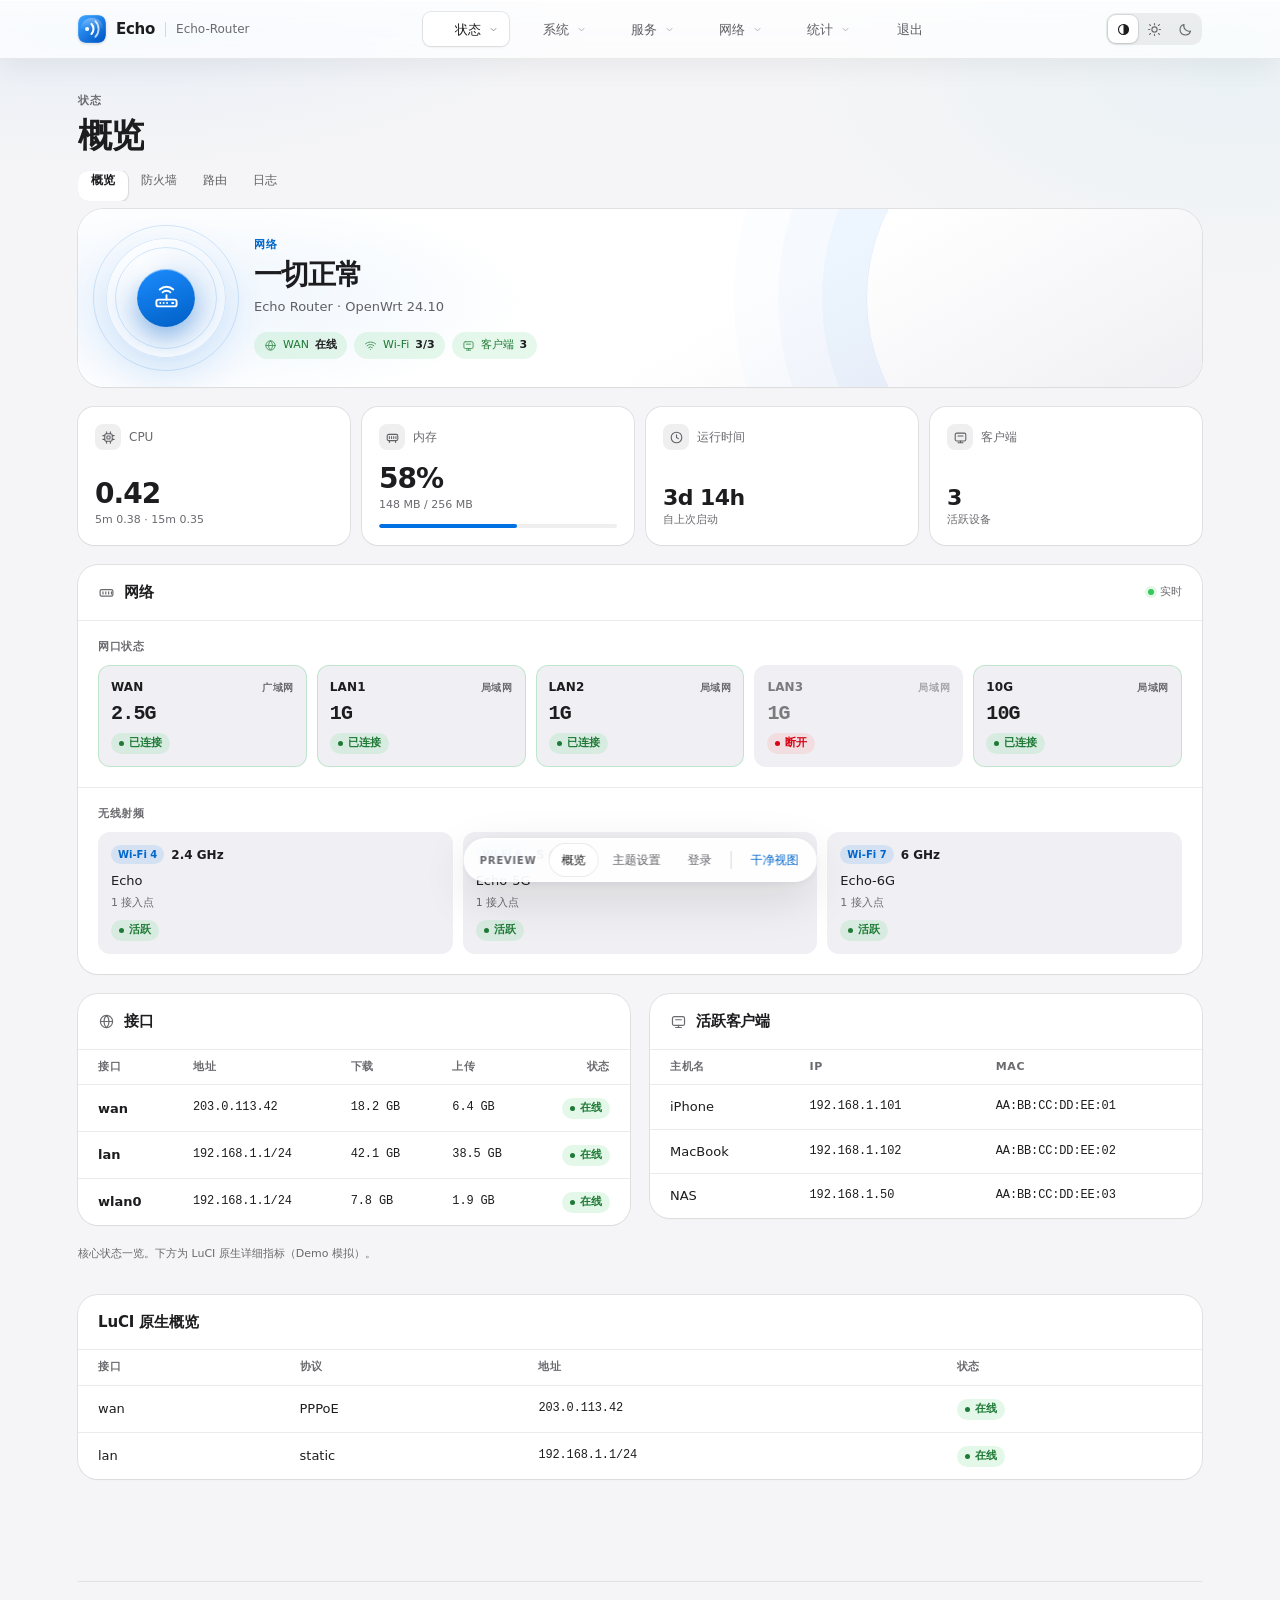
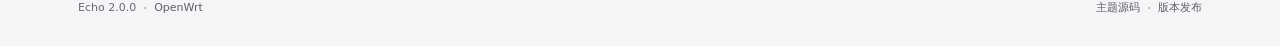
==== demo/index.html @ 9cbd4013 "feat(theme): rebuild Echo 2.0 with Apple Liquid Glass design Redesign the LuCI shell, overview, form" ====
<!DOCTYPE html>
<html lang="zh-Hans" data-theme="auto">
<head>
  <meta charset="utf-8">
  <meta name="viewport" content="width=device-width, initial-scale=1.0, viewport-fit=cover">
  <meta name="theme-color" content="#f5f5f7" id="meta-theme-color">
  <link rel="icon" href="../htdocs/luci-static/echo/img/favicon.svg" type="image/svg+xml">
  <link rel="apple-touch-icon" href="../htdocs/luci-static/echo/img/favicon.svg">
  <title>Echo 2.0 — OpenWrt theme preview</title>
  <script>
  (function () {
    var mode = 'auto';
    try { mode = localStorage.getItem('echo-theme') || 'auto'; } catch (e) {}
    if (['auto', 'light', 'dark'].indexOf(mode) < 0) mode = 'auto';
    document.documentElement.dataset.theme = mode;
    var dark = mode === 'dark' || (mode === 'auto' && matchMedia('(prefers-color-scheme: dark)').matches);
    document.documentElement.setAttribute('data-darkmode', dark ? 'true' : 'false');
    var meta = document.getElementById('meta-theme-color');
    if (meta) meta.setAttribute('content', dark ? '#000000' : '#f5f5f7');
  })();
  </script>
  <link rel="stylesheet" href="../htdocs/luci-static/echo/css/echo.css">
  <link rel="stylesheet" href="demo.css">
</head>
<body class="theme-openwrt echo-has-overview has-content-tabs">

<div id="view-app">
<div id="echo-app">
  <div id="echo-main">
    <header id="echo-nav-bar">
      <div class="nav-bar-container">
        <div class="nav-bar-row">
          <a class="header-brand" href="#" aria-label="Echo 首页">
            <img class="echo-mark" src="../htdocs/luci-static/echo/img/echo-mark.svg" alt="" width="28" height="28">
            <span class="brand-name">Echo</span>
            <span class="brand-divider" aria-hidden="true"></span>
            <span class="brand-host">Echo-Router</span>
          </a>

          <div class="top-nav-shell">
            <div class="top-nav-wrap">
              <nav id="top-nav" class="echo-top-nav" aria-label="主导航">
                <div class="nav-section is-active has-dropdown">
                  <a class="nav-top nav-top-trigger active" href="#" aria-haspopup="true" aria-expanded="false" aria-controls="demo-menu-status">
                    <span class="nav-icon nav-icon-mask" style="-webkit-mask-image:url('../htdocs/luci-static/echo/icons/menu/status.svg');mask-image:url('../htdocs/luci-static/echo/icons/menu/status.svg');" aria-hidden="true"></span>
                    <span class="nav-label">状态</span>
                    <span class="nav-caret" aria-hidden="true"><svg viewBox="0 0 24 24" fill="none" stroke="currentColor" stroke-width="2" width="11" height="11"><path d="M6 9l6 6 6-6"/></svg></span>
                  </a>
                  <div class="nav-dropdown" id="demo-menu-status" hidden aria-hidden="true">
                    <a class="nav-dropdown-item active" href="#">概览</a>
                    <a class="nav-dropdown-item" href="#">防火墙</a>
                    <a class="nav-dropdown-item" href="#">路由</a>
                    <a class="nav-dropdown-item" href="#">系统日志</a>
                  </div>
                </div>

                <div class="nav-section has-dropdown">
                  <a class="nav-top nav-top-trigger" href="#" aria-haspopup="true" aria-expanded="false" aria-controls="demo-menu-system">
                    <span class="nav-icon nav-icon-mask" style="-webkit-mask-image:url('../htdocs/luci-static/echo/icons/menu/system.svg');mask-image:url('../htdocs/luci-static/echo/icons/menu/system.svg');" aria-hidden="true"></span>
                    <span class="nav-label">系统</span>
                    <span class="nav-caret" aria-hidden="true"><svg viewBox="0 0 24 24" fill="none" stroke="currentColor" stroke-width="2" width="11" height="11"><path d="M6 9l6 6 6-6"/></svg></span>
                  </a>
                  <div class="nav-dropdown" id="demo-menu-system" hidden aria-hidden="true">
                    <a class="nav-dropdown-item" href="#">系统</a>
                    <a class="nav-dropdown-item" href="#">管理权</a>
                    <a class="nav-dropdown-item" href="#">软件包</a>
                  </div>
                </div>

                <div class="nav-section has-dropdown">
                  <a class="nav-top nav-top-trigger" href="#" aria-haspopup="true" aria-expanded="false" aria-controls="demo-menu-services">
                    <span class="nav-icon nav-icon-mask" style="-webkit-mask-image:url('../htdocs/luci-static/echo/icons/menu/services.svg');mask-image:url('../htdocs/luci-static/echo/icons/menu/services.svg');" aria-hidden="true"></span>
                    <span class="nav-label">服务</span>
                    <span class="nav-caret" aria-hidden="true"><svg viewBox="0 0 24 24" fill="none" stroke="currentColor" stroke-width="2" width="11" height="11"><path d="M6 9l6 6 6-6"/></svg></span>
                  </a>
                  <div class="nav-dropdown" id="demo-menu-services" hidden aria-hidden="true">
                    <a class="nav-dropdown-item" href="#">服务</a>
                  </div>
                </div>

                <div class="nav-section has-dropdown">
                  <a class="nav-top nav-top-trigger" href="#" aria-haspopup="true" aria-expanded="false" aria-controls="demo-menu-network">
                    <span class="nav-icon nav-icon-mask" style="-webkit-mask-image:url('../htdocs/luci-static/echo/icons/menu/network.svg');mask-image:url('../htdocs/luci-static/echo/icons/menu/network.svg');" aria-hidden="true"></span>
                    <span class="nav-label">网络</span>
                    <span class="nav-caret" aria-hidden="true"><svg viewBox="0 0 24 24" fill="none" stroke="currentColor" stroke-width="2" width="11" height="11"><path d="M6 9l6 6 6-6"/></svg></span>
                  </a>
                  <div class="nav-dropdown" id="demo-menu-network" hidden aria-hidden="true">
                    <a class="nav-dropdown-item" href="#">接口</a>
                    <a class="nav-dropdown-item" href="#">无线</a>
                    <a class="nav-dropdown-item" href="#">防火墙</a>
                  </div>
                </div>

                <div class="nav-section has-dropdown">
                  <a class="nav-top nav-top-trigger" href="#" aria-haspopup="true" aria-expanded="false" aria-controls="demo-menu-stats">
                    <span class="nav-icon nav-icon-mask" style="-webkit-mask-image:url('../htdocs/luci-static/echo/icons/menu/statistics.svg');mask-image:url('../htdocs/luci-static/echo/icons/menu/statistics.svg');" aria-hidden="true"></span>
                    <span class="nav-label">统计</span>
                    <span class="nav-caret" aria-hidden="true"><svg viewBox="0 0 24 24" fill="none" stroke="currentColor" stroke-width="2" width="11" height="11"><path d="M6 9l6 6 6-6"/></svg></span>
                  </a>
                  <div class="nav-dropdown" id="demo-menu-stats" hidden aria-hidden="true">
                    <a class="nav-dropdown-item" href="#">实时图表</a>
                  </div>
                </div>

                <div class="nav-section nav-logout">
                  <a class="nav-top nav-logout-link" href="#" title="退出">
                    <span class="nav-icon nav-icon-mask" style="-webkit-mask-image:url('../htdocs/luci-static/echo/icons/menu/logout.svg');mask-image:url('../htdocs/luci-static/echo/icons/menu/logout.svg');" aria-hidden="true"></span>
                    <span class="nav-label">退出</span>
                  </a>
                </div>
              </nav>
            </div>
          </div>

          <div class="header-actions">
            <div class="theme-switch" role="group" aria-label="外观">
              <button type="button" data-theme-mode="auto" aria-pressed="true" aria-label="主题：自动（跟随系统）" title="自动">
                <svg viewBox="0 0 24 24" fill="none" stroke="currentColor" stroke-width="1.8" aria-hidden="true"><circle cx="12" cy="12" r="8"/><path d="M12 4a8 8 0 0 1 0 16Z" fill="currentColor" stroke="none"/></svg>
              </button>
              <button type="button" data-theme-mode="light" aria-pressed="false" aria-label="主题：浅色" title="浅色">
                <svg viewBox="0 0 24 24" fill="none" stroke="currentColor" stroke-width="1.8" stroke-linecap="round" aria-hidden="true"><circle cx="12" cy="12" r="4.2"/><path d="M12 2.5v2M12 19.5v2M4.2 4.2l1.4 1.4M18.4 18.4l1.4 1.4M2.5 12h2M19.5 12h2M4.2 19.8l1.4-1.4M18.4 5.6l1.4-1.4"/></svg>
              </button>
              <button type="button" data-theme-mode="dark" aria-pressed="false" aria-label="主题：深色" title="深色">
                <svg viewBox="0 0 24 24" fill="none" stroke="currentColor" stroke-width="1.8" stroke-linejoin="round" aria-hidden="true"><path d="M20 14.4A8.4 8.4 0 0 1 9.6 4a8.5 8.5 0 1 0 10.4 10.4Z"/></svg>
              </button>
            </div>

            <button type="button" class="icon-btn" id="echo-menu-btn" aria-label="打开菜单" aria-expanded="false" aria-controls="echo-sheet">
              <span class="echo-symbol echo-symbol-menu" aria-hidden="true"></span>
            </button>
          </div>
        </div>
      </div>
    </header>

    <header id="echo-header">
      <div class="header-toolbar">
        <div class="header-titles">
          <div class="header-breadcrumb">状态</div>
          <h1 id="header-title">概览</h1>
        </div>
      </div>
    </header>

    <div id="echo-content-wrap">
      <div class="content-tabs-container">
        <nav id="content-tabs" class="tabs active" aria-label="分区标签">
          <a class="content-tab active" href="#">概览</a>
          <a class="content-tab" href="#">防火墙</a>
          <a class="content-tab" href="#">路由</a>
          <a class="content-tab" href="#">日志</a>
        </nav>
      </div>

      <main id="maincontent" tabindex="-1">
        <div id="echo-overview" class="echo-overview">
          <section class="echo-hero" aria-labelledby="echo-hero-title">
            <div class="echo-orb" aria-hidden="true">
              <div class="echo-orb-core">
                <span class="echo-symbol echo-symbol-router"></span>
              </div>
            </div>
            <div class="echo-hero-copy">
              <p class="echo-eyebrow">网络</p>
              <h2 class="echo-hero-title" id="echo-hero-title" aria-live="polite">一切正常</h2>
              <p class="echo-hero-sub" id="echo-hero-sub">Echo Router · OpenWrt 24.10</p>
              <div class="echo-hero-pills">
                <span class="echo-pill is-good" id="echo-hero-wan">
                  <span class="echo-symbol echo-symbol-globe" aria-hidden="true"></span>
                  <span>WAN</span><strong>在线</strong>
                </span>
                <span class="echo-pill is-good" id="echo-hero-wifi">
                  <span class="echo-symbol echo-symbol-wifi" aria-hidden="true"></span>
                  <span>Wi-Fi</span><strong>3/3</strong>
                </span>
                <span class="echo-pill is-good" id="echo-hero-clients">
                  <span class="echo-symbol echo-symbol-devices" aria-hidden="true"></span>
                  <span>客户端</span><strong>3</strong>
                </span>
              </div>
            </div>
          </section>

          <div class="echo-stats">
            <article class="echo-stat">
              <div class="echo-stat-head">
                <span class="echo-stat-icon"><span class="echo-symbol echo-symbol-cpu" aria-hidden="true"></span></span>
                <span>CPU</span>
              </div>
              <strong class="echo-stat-value" id="demo-cpu">0.42</strong>
              <span class="echo-stat-note" id="demo-cpu-note">5m 0.38 · 15m 0.35</span>
            </article>

            <article class="echo-stat">
              <div class="echo-stat-head">
                <span class="echo-stat-icon"><span class="echo-symbol echo-symbol-memory" aria-hidden="true"></span></span>
                <span>内存</span>
              </div>
              <strong class="echo-stat-value" id="demo-mem">58%</strong>
              <span class="echo-stat-note" id="demo-mem-note">148 MB / 256 MB</span>
              <div class="echo-meter" aria-hidden="true"><span class="echo-meter-fill" id="demo-mem-bar" style="width:58%"></span></div>
            </article>

            <article class="echo-stat">
              <div class="echo-stat-head">
                <span class="echo-stat-icon"><span class="echo-symbol echo-symbol-clock" aria-hidden="true"></span></span>
                <span>运行时间</span>
              </div>
              <strong class="echo-stat-value is-text">3d 14h</strong>
              <span class="echo-stat-note">自上次启动</span>
            </article>

            <article class="echo-stat">
              <div class="echo-stat-head">
                <span class="echo-stat-icon"><span class="echo-symbol echo-symbol-devices" aria-hidden="true"></span></span>
                <span>客户端</span>
              </div>
              <strong class="echo-stat-value is-text" id="demo-clients">3</strong>
              <span class="echo-stat-note">活跃设备</span>
            </article>
          </div>

          <section class="cbi-section echo-panel echo-network-map">
            <div class="echo-panel-head">
              <div class="echo-panel-title">
                <span class="echo-symbol echo-symbol-port" aria-hidden="true"></span>
                <span>网络</span>
              </div>
              <span class="echo-live">实时</span>
            </div>
            <div class="echo-map-body">
              <div class="echo-map-module">
                <div class="echo-map-module-head">网口状态</div>
                <div class="echo-map-ports">
                  <div class="echo-port echo-port-up"><div class="echo-port-head"><span class="echo-port-name">WAN</span><span class="echo-port-role">广域网</span></div><span class="echo-port-speed">2.5G</span><span class="label success">已连接</span></div>
                  <div class="echo-port echo-port-up"><div class="echo-port-head"><span class="echo-port-name">LAN1</span><span class="echo-port-role">局域网</span></div><span class="echo-port-speed">1G</span><span class="label success">已连接</span></div>
                  <div class="echo-port echo-port-up"><div class="echo-port-head"><span class="echo-port-name">LAN2</span><span class="echo-port-role">局域网</span></div><span class="echo-port-speed">1G</span><span class="label success">已连接</span></div>
                  <div class="echo-port echo-port-down"><div class="echo-port-head"><span class="echo-port-name">LAN3</span><span class="echo-port-role">局域网</span></div><span class="echo-port-speed">1G</span><span class="label important">断开</span></div>
                  <div class="echo-port echo-port-up"><div class="echo-port-head"><span class="echo-port-name">10G</span><span class="echo-port-role">局域网</span></div><span class="echo-port-speed">10G</span><span class="label success">已连接</span></div>
                </div>
              </div>
              <div class="echo-map-module">
                <div class="echo-map-module-head">无线射频</div>
                <div class="echo-map-wifi">
                  <div class="echo-wifi-card echo-wifi-up"><div class="echo-wifi-head"><span class="echo-wifi-badge">Wi-Fi 4</span><strong>2.4 GHz</strong></div><span class="echo-wifi-ssid">Echo</span><span class="echo-wifi-meta">1 接入点</span><span class="label success">活跃</span></div>
                  <div class="echo-wifi-card echo-wifi-up"><div class="echo-wifi-head"><span class="echo-wifi-badge">Wi-Fi 6</span><strong>5 GHz</strong></div><span class="echo-wifi-ssid">Echo-5G</span><span class="echo-wifi-meta">1 接入点</span><span class="label success">活跃</span></div>
                  <div class="echo-wifi-card echo-wifi-up"><div class="echo-wifi-head"><span class="echo-wifi-badge">Wi-Fi 7</span><strong>6 GHz</strong></div><span class="echo-wifi-ssid">Echo-6G</span><span class="echo-wifi-meta">1 接入点</span><span class="label success">活跃</span></div>
                </div>
              </div>
            </div>
          </section>

          <div class="echo-grid">
            <section class="cbi-section echo-panel">
              <div class="echo-panel-head">
                <div class="echo-panel-title"><span class="echo-symbol echo-symbol-globe" aria-hidden="true"></span><span>接口</span></div>
              </div>
              <table class="echo-data-table">
                <caption class="echo-sr-only">网络接口</caption>
                <thead>
                  <tr><th scope="col">接口</th><th scope="col">地址</th><th scope="col">下载</th><th scope="col">上传</th><th scope="col" class="echo-col-narrow">状态</th></tr>
                </thead>
                <tbody>
                  <tr><td data-label="接口"><strong>wan</strong></td><td data-label="地址" class="echo-mono">203.0.113.42</td><td data-label="下载" class="echo-mono">18.2 GB</td><td data-label="上传" class="echo-mono">6.4 GB</td><td data-label="状态" class="echo-col-narrow"><span class="label success">在线</span></td></tr>
                  <tr><td data-label="接口"><strong>lan</strong></td><td data-label="地址" class="echo-mono">192.168.1.1/24</td><td data-label="下载" class="echo-mono">42.1 GB</td><td data-label="上传" class="echo-mono">38.5 GB</td><td data-label="状态" class="echo-col-narrow"><span class="label success">在线</span></td></tr>
                  <tr><td data-label="接口"><strong>wlan0</strong></td><td data-label="地址" class="echo-mono">192.168.1.1/24</td><td data-label="下载" class="echo-mono">7.8 GB</td><td data-label="上传" class="echo-mono">1.9 GB</td><td data-label="状态" class="echo-col-narrow"><span class="label success">在线</span></td></tr>
                </tbody>
              </table>
            </section>

            <section class="cbi-section echo-panel">
              <div class="echo-panel-head">
                <div class="echo-panel-title"><span class="echo-symbol echo-symbol-devices" aria-hidden="true"></span><span>活跃客户端</span></div>
              </div>
              <table class="echo-data-table">
                <caption class="echo-sr-only">活跃 DHCP 客户端</caption>
                <thead><tr><th scope="col">主机名</th><th scope="col">IP</th><th scope="col">MAC</th></tr></thead>
                <tbody>
                  <tr><td data-label="主机名">iPhone</td><td data-label="IP" class="echo-mono">192.168.1.101</td><td data-label="MAC" class="echo-mono echo-dim">AA:BB:CC:DD:EE:01</td></tr>
                  <tr><td data-label="主机名">MacBook</td><td data-label="IP" class="echo-mono">192.168.1.102</td><td data-label="MAC" class="echo-mono echo-dim">AA:BB:CC:DD:EE:02</td></tr>
                  <tr><td data-label="主机名">NAS</td><td data-label="IP" class="echo-mono">192.168.1.50</td><td data-label="MAC" class="echo-mono echo-dim">AA:BB:CC:DD:EE:03</td></tr>
                </tbody>
              </table>
            </section>
          </div>

          <p class="echo-overview-note">核心状态一览。下方为 LuCI 原生详细指标（Demo 模拟）。</p>
        </div>

        <section class="cbi-section">
          <div class="cbi-section-head">LuCI 原生概览</div>
          <table class="echo-data-table">
            <caption class="echo-sr-only">LuCI 原生接口表</caption>
            <thead><tr><th scope="col">接口</th><th scope="col">协议</th><th scope="col">地址</th><th scope="col">状态</th></tr></thead>
            <tbody>
              <tr><td data-label="接口">wan</td><td data-label="协议">PPPoE</td><td data-label="地址" class="echo-mono">203.0.113.42</td><td data-label="状态"><span class="label success">在线</span></td></tr>
              <tr><td data-label="接口">lan</td><td data-label="协议">static</td><td data-label="地址" class="echo-mono">192.168.1.1/24</td><td data-label="状态"><span class="label success">在线</span></td></tr>
            </tbody>
          </table>
        </section>
      </main>
    </div>

    <footer id="echo-footer">
      <div class="footer-inner">
        <div class="footer-group">
          <span>Echo 2.0.0</span>
          <span class="footer-dot" aria-hidden="true"></span>
          <a class="footer-link" href="https://openwrt.org" target="_blank" rel="noopener noreferrer">OpenWrt</a>
        </div>
        <div class="footer-group">
          <a class="footer-link" href="https://github.com/Jas0n0ss/openwrt-theme-echo" target="_blank" rel="noopener noreferrer">主题源码</a>
          <span class="footer-dot" aria-hidden="true"></span>
          <a class="footer-link" href="https://github.com/Jas0n0ss/openwrt-theme-echo/releases" target="_blank" rel="noopener noreferrer">版本发布</a>
        </div>
      </div>
    </footer>
  </div>
</div>
</div>

<div id="view-settings" hidden>
  <div class="demo-settings-wrap">
    <header class="header-toolbar" style="padding-left:0;padding-right:0">
      <div class="header-titles">
        <div class="header-breadcrumb">系统</div>
        <h1 class="echo-page-title">Echo 主题</h1>
      </div>
    </header>
    <p class="cbi-map-descr">自定义外观、强调色和仪表盘。更改会立即应用到预览。</p>

    <section class="cbi-section">
      <div class="cbi-section-head">外观</div>
      <div class="cbi-value">
        <label class="cbi-value-title" for="cfg-model">路由器名称</label>
        <div class="cbi-value-field"><input type="text" id="cfg-model" value="Echo-Router"></div>
      </div>
      <div class="cbi-value">
        <label class="cbi-value-title" for="cfg-primary">强调色</label>
        <div class="cbi-value-field"><input type="color" id="cfg-primary" value="#0071e3"></div>
        <div class="cbi-value-description">用于主要操作、焦点环和状态亮点。</div>
      </div>
      <div class="cbi-value">
        <label class="cbi-value-title" for="cfg-dashboard">仪表盘卡片</label>
        <div class="cbi-value-field"><label class="cbi-checkbox"><input type="checkbox" id="cfg-dashboard" checked> 在概览页显示状态卡片</label></div>
      </div>
    </section>

    <section class="cbi-section">
      <div class="cbi-section-head">背景</div>
      <div class="cbi-value">
        <label class="cbi-value-title" for="cfg-bg">样式</label>
        <div class="cbi-value-field">
          <select id="cfg-bg">
            <option value="gradient">柔和渐变</option>
            <option value="none">纯色</option>
            <option value="custom">自定义图片</option>
          </select>
        </div>
        <div class="cbi-value-description">自定义图片请放置于 /www/luci-static/echo/background/bg.jpg。</div>
      </div>
      <div class="cbi-page-actions">
        <button class="cbi-button cbi-button-apply" id="cfg-apply" type="button">保存并应用</button>
        <button class="cbi-button cbi-button-reset" type="button" data-view="dashboard">取消</button>
      </div>
    </section>
  </div>
</div>

<div id="view-login" hidden>
  <div class="login-theme">
    <div class="theme-switch" role="group" aria-label="外观">
      <button type="button" data-theme-mode="auto" aria-pressed="true" aria-label="主题：自动（跟随系统）" title="自动">
        <svg viewBox="0 0 24 24" fill="none" stroke="currentColor" stroke-width="1.8" aria-hidden="true"><circle cx="12" cy="12" r="8"/><path d="M12 4a8 8 0 0 1 0 16Z" fill="currentColor" stroke="none"/></svg>
      </button>
      <button type="button" data-theme-mode="light" aria-pressed="false" aria-label="主题：浅色" title="浅色">
        <svg viewBox="0 0 24 24" fill="none" stroke="currentColor" stroke-width="1.8" stroke-linecap="round" aria-hidden="true"><circle cx="12" cy="12" r="4.2"/><path d="M12 2.5v2M12 19.5v2M4.2 4.2l1.4 1.4M18.4 18.4l1.4 1.4M2.5 12h2M19.5 12h2M4.2 19.8l1.4-1.4M18.4 5.6l1.4-1.4"/></svg>
      </button>
      <button type="button" data-theme-mode="dark" aria-pressed="false" aria-label="主题：深色" title="深色">
        <svg viewBox="0 0 24 24" fill="none" stroke="currentColor" stroke-width="1.8" stroke-linejoin="round" aria-hidden="true"><path d="M20 14.4A8.4 8.4 0 0 1 9.6 4a8.5 8.5 0 1 0 10.4 10.4Z"/></svg>
      </button>
    </div>
  </div>
  <main class="echo-login-card">
    <div class="echo-login-brand">
      <img class="echo-login-mark" src="../htdocs/luci-static/echo/img/echo-mark.svg" alt="" width="58" height="58">
      <h1 class="echo-login-hostname">Echo-Router</h1>
      <p class="echo-login-subtitle">登录以管理您的路由器</p>
    </div>

    <form class="echo-login-form" onsubmit="return false">
      <div class="cbi-value">
        <label class="cbi-value-title" for="demo-user">用户名</label>
        <div class="cbi-value-field"><input class="cbi-input-text" type="text" id="demo-user" value="root" autocomplete="username"></div>
      </div>
      <div class="cbi-value">
        <label class="cbi-value-title" for="demo-pass">密码</label>
        <div class="cbi-value-field">
          <div class="echo-password-wrap">
            <input class="cbi-input-password" type="password" id="demo-pass" autocomplete="current-password">
            <button type="button" class="echo-password-toggle" id="demo-password-toggle" aria-label="显示密码" aria-pressed="false">
              <svg viewBox="0 0 24 24" fill="none" stroke="currentColor" stroke-width="1.8" stroke-linecap="round" stroke-linejoin="round" aria-hidden="true"><path d="M2.5 12S6 5.8 12 5.8 21.5 12 21.5 12 18 18.2 12 18.2 2.5 12 2.5 12Z"/><circle cx="12" cy="12" r="3.1"/></svg>
            </button>
          </div>
        </div>
      </div>
      <div class="cbi-page-actions">
        <button class="cbi-button cbi-button-apply" type="button" id="demo-login-btn">登录</button>
      </div>
    </form>

    <div class="echo-login-footer">
      <div class="echo-login-hint">
        <span class="echo-symbol echo-symbol-shield" aria-hidden="true"></span>
        <span>由 OpenWrt 保护</span>
      </div>
      <div style="margin-top:8px">
        <a class="footer-link" href="https://openwrt.org" target="_blank" rel="noopener noreferrer">OpenWrt</a>
        <span class="footer-dot" aria-hidden="true" style="display:inline-block;margin:0 6px;vertical-align:middle"></span>
        <a class="footer-link" href="https://github.com/Jas0n0ss/openwrt-theme-echo" target="_blank" rel="noopener noreferrer">Echo 2.0.0</a>
      </div>
    </div>
  </main>
</div>

<div id="demo-toolbar" class="demo-toolbar">
  <span class="demo-toolbar-label">Preview</span>
  <button type="button" class="demo-btn" data-view="dashboard">概览</button>
  <button type="button" class="demo-btn" data-view="settings">主题设置</button>
  <button type="button" class="demo-btn" data-view="login">登录</button>
  <span class="demo-toolbar-divider" aria-hidden="true"></span>
  <a class="demo-btn demo-clean" href="?clean=1">干净视图</a>
</div>

<script src="mock.js"></script>
</body>
</html>
---- htdocs/luci-static/echo/css/echo.css ----
@import "variables.css";
@import "bootstrap-compat.css";
@import "base.css";
@import "symbols.css";
@import "glass.css";
@import "layout.css";
@import "components.css";
@import "dashboard.css";
@import "login.css";
@import "adaptive.css";
@import "openwrt.css";
---- demo/demo.css ----
/* Echo 2.0 — static demo chrome (not shipped in the LuCI package) */

#view-settings[hidden],
#view-login[hidden],
#view-app[hidden] {
	display: none !important;
}

.demo-settings-wrap {
	width: 100%;
	max-width: 760px;
	margin: 0 auto;
	padding: 42px 24px 120px;
}

.echo-page-title {
	font-size: var(--echo-size-3xl);
	font-weight: var(--echo-weight-bold);
	line-height: 1.08;
	letter-spacing: -0.028em;
}

.demo-toolbar {
	position: fixed;
	left: 50%;
	bottom: 18px;
	z-index: 1900;
	display: flex;
	align-items: center;
	gap: 3px;
	max-width: calc(100vw - 24px);
	padding: 5px;
	border: 1px solid var(--echo-glass-border);
	border-radius: var(--echo-radius-pill);
	background: var(--echo-glass-bg-strong);
	-webkit-backdrop-filter: blur(28px) saturate(190%);
	backdrop-filter: blur(28px) saturate(190%);
	box-shadow: var(--echo-shadow-lg), 0 1px 0 var(--echo-glass-highlight) inset;
	transform: translateX(-50%);
	overflow-x: auto;
	scrollbar-width: none;
}

.demo-toolbar::-webkit-scrollbar {
	display: none;
}

.demo-toolbar-label {
	padding: 0 10px;
	color: var(--echo-text-tertiary);
	font-size: 10px;
	font-weight: var(--echo-weight-semibold);
	letter-spacing: 0.08em;
	text-transform: uppercase;
	white-space: nowrap;
}

.demo-btn {
	display: inline-flex;
	align-items: center;
	justify-content: center;
	height: 32px;
	padding: 0 12px;
	border: 0;
	border-radius: var(--echo-radius-pill);
	background: transparent;
	color: var(--echo-text-secondary);
	font-size: var(--echo-size-xs);
	font-weight: var(--echo-weight-medium);
	text-decoration: none;
	white-space: nowrap;
	cursor: pointer;
	transition:
		background-color var(--echo-duration-fast) var(--echo-ease-out),
		color var(--echo-duration-fast) var(--echo-ease-out);
}

.demo-btn:hover,
.demo-btn.active {
	background: var(--echo-bg-elevated);
	color: var(--echo-text);
	box-shadow: 0 0 0 1px var(--echo-separator);
}

.demo-toolbar-divider {
	width: 1px;
	height: 18px;
	margin: 0 4px;
	background: var(--echo-separator-strong);
}

.demo-clean {
	color: var(--echo-accent-text);
}

body.demo-clean-view .demo-toolbar {
	display: none;
}

body.demo-clean-view {
	padding-bottom: 0;
}

/* The sign-in preview borrows the real sign-in body classes. */
body.echo-login #view-login {
	display: flex;
	align-items: center;
	justify-content: center;
	width: 100%;
}

body.echo-login .echo-login-card {
	margin: auto;
}

body.echo-login .demo-toolbar {
	position: fixed;
}

body.echo-login {
	padding-bottom: 90px;
}

body.echo-login.demo-clean-view {
	padding-bottom: 24px;
}

@media (max-width: 640px) {
	.demo-settings-wrap {
		padding: 28px 16px 110px;
	}

	.echo-page-title {
		font-size: var(--echo-size-2xl);
	}

	.demo-toolbar-label {
		display: none;
	}

	.demo-toolbar {
		bottom: 10px;
	}

	body.echo-login {
		padding-bottom: 80px;
	}
}
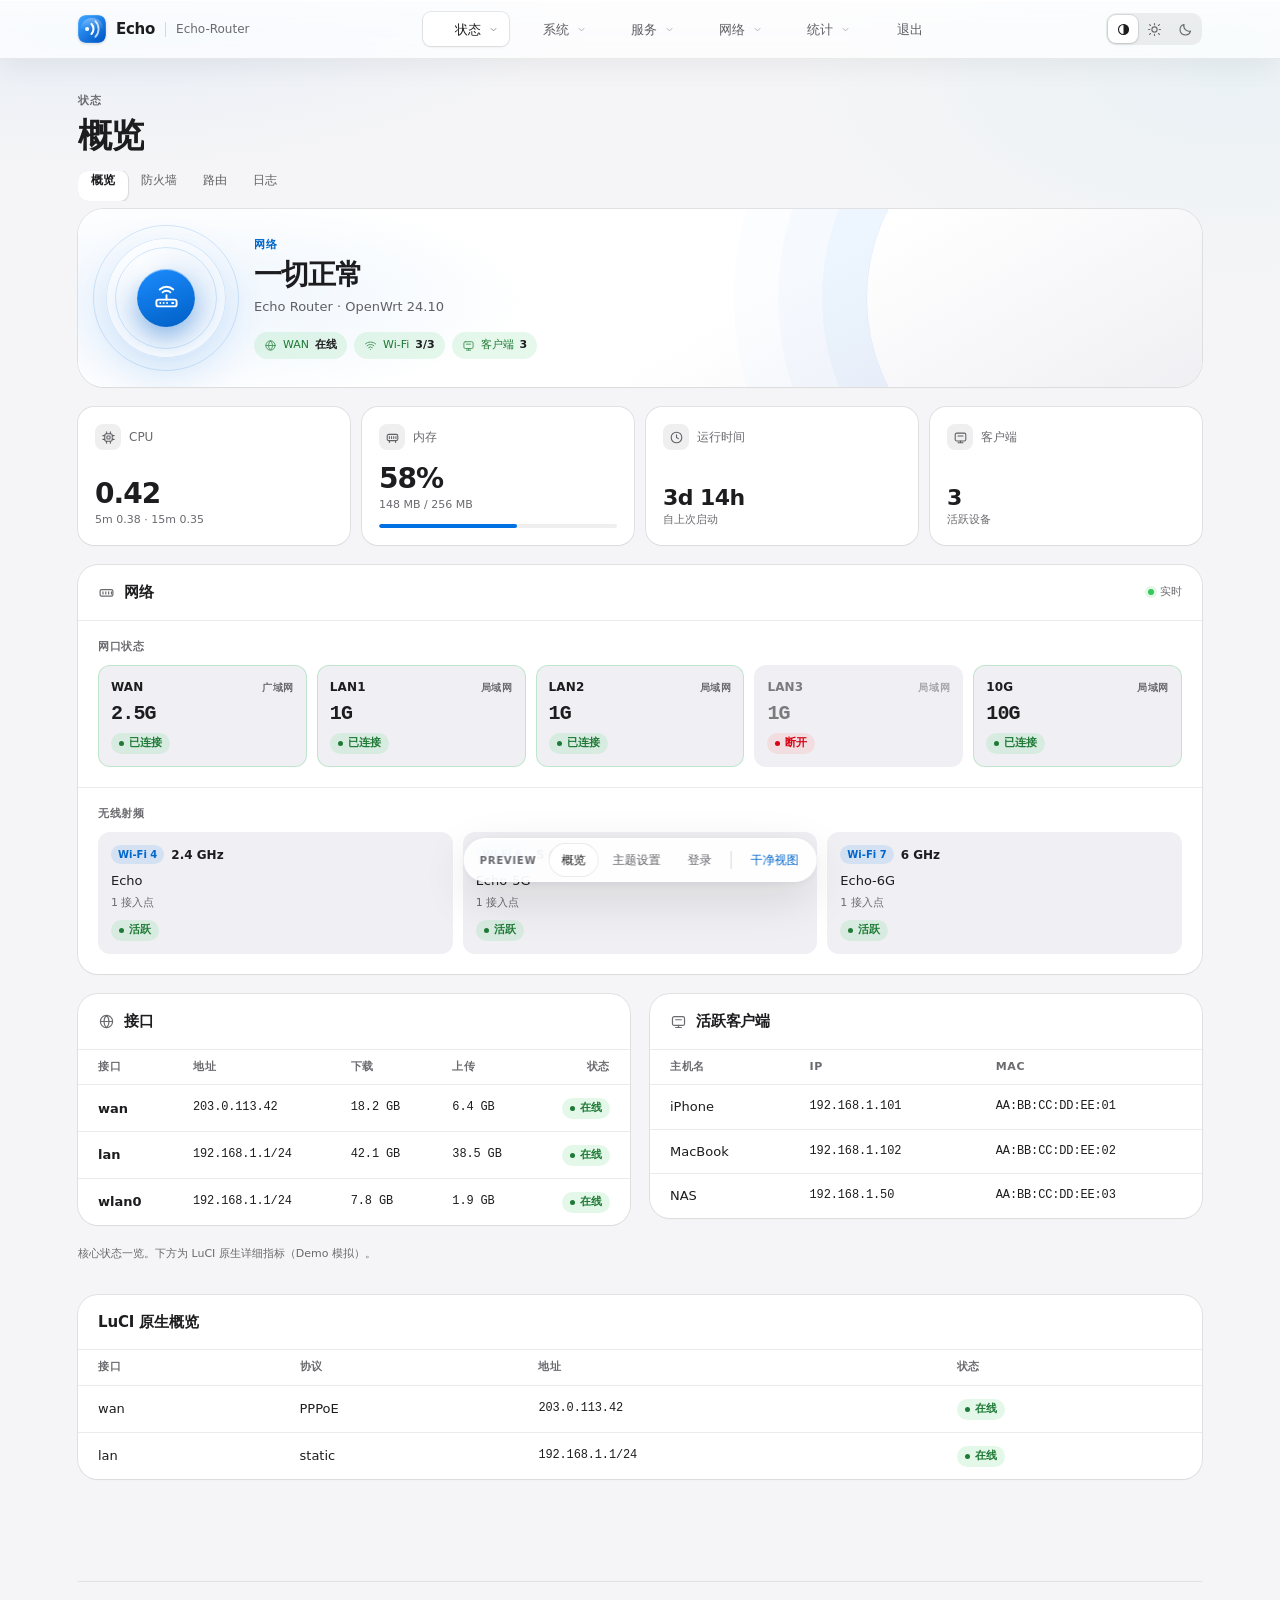
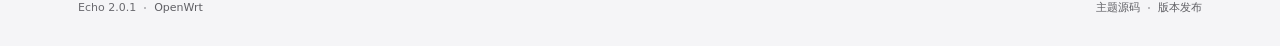
==== commit 2846bd71: "fix(release): make Echo 2.0.1 installable on OpenWrt 24.10 Switch IPKs to the modern tar.gz/USTAR co" ====
--- a/demo/index.html
+++ b/demo/index.html
@@ -304,7 +304,7 @@
     <footer id="echo-footer">
       <div class="footer-inner">
         <div class="footer-group">
-          <span>Echo 2.0.0</span>
+          <span>Echo 2.0.1</span>
           <span class="footer-dot" aria-hidden="true"></span>
           <a class="footer-link" href="https://openwrt.org" target="_blank" rel="noopener noreferrer">OpenWrt</a>
         </div>
@@ -417,7 +417,7 @@
       <div style="margin-top:8px">
         <a class="footer-link" href="https://openwrt.org" target="_blank" rel="noopener noreferrer">OpenWrt</a>
         <span class="footer-dot" aria-hidden="true" style="display:inline-block;margin:0 6px;vertical-align:middle"></span>
-        <a class="footer-link" href="https://github.com/Jas0n0ss/openwrt-theme-echo" target="_blank" rel="noopener noreferrer">Echo 2.0.0</a>
+        <a class="footer-link" href="https://github.com/Jas0n0ss/openwrt-theme-echo" target="_blank" rel="noopener noreferrer">Echo 2.0.1</a>
       </div>
     </div>
   </main>
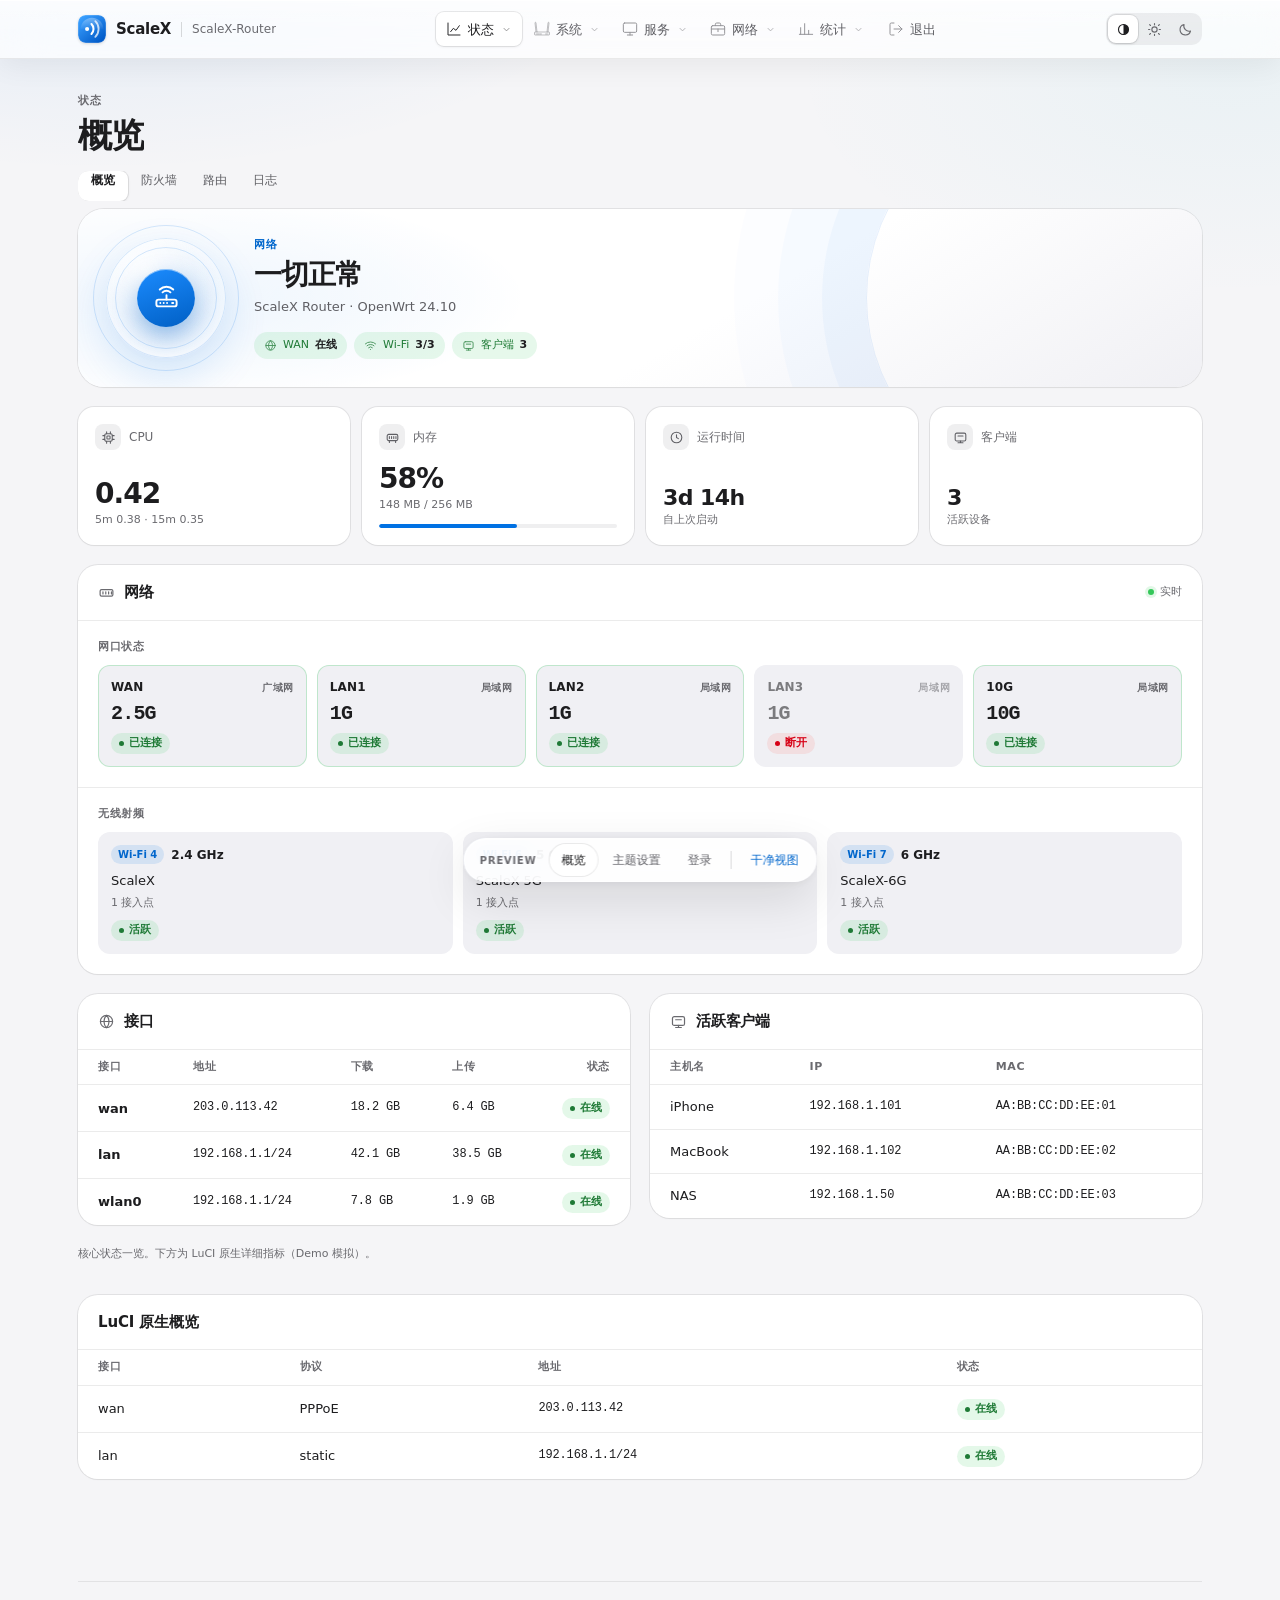
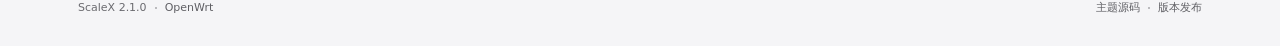
==== commit 1662719a: "refactor(theme)!: rename Echo to ScaleX Rename packages, asset paths, UCI config, CSS tokens, JS mod" ====
--- a/demo/index.html
+++ b/demo/index.html
@@ -4,13 +4,13 @@
   <meta charset="utf-8">
   <meta name="viewport" content="width=device-width, initial-scale=1.0, viewport-fit=cover">
   <meta name="theme-color" content="#f5f5f7" id="meta-theme-color">
-  <link rel="icon" href="../htdocs/luci-static/echo/img/favicon.svg" type="image/svg+xml">
-  <link rel="apple-touch-icon" href="../htdocs/luci-static/echo/img/favicon.svg">
-  <title>Echo 2.0 — OpenWrt theme preview</title>
+  <link rel="icon" href="../htdocs/luci-static/scalex/img/favicon.svg" type="image/svg+xml">
+  <link rel="apple-touch-icon" href="../htdocs/luci-static/scalex/img/favicon.svg">
+  <title>ScaleX 2.1 — OpenWrt theme preview</title>
   <script>
   (function () {
     var mode = 'auto';
-    try { mode = localStorage.getItem('echo-theme') || 'auto'; } catch (e) {}
+    try { mode = localStorage.getItem('scalex-theme') || 'auto'; } catch (e) {}
     if (['auto', 'light', 'dark'].indexOf(mode) < 0) mode = 'auto';
     document.documentElement.dataset.theme = mode;
     var dark = mode === 'dark' || (mode === 'auto' && matchMedia('(prefers-color-scheme: dark)').matches);
@@ -19,30 +19,30 @@
     if (meta) meta.setAttribute('content', dark ? '#000000' : '#f5f5f7');
   })();
   </script>
-  <link rel="stylesheet" href="../htdocs/luci-static/echo/css/echo.css">
+  <link rel="stylesheet" href="../htdocs/luci-static/scalex/css/scalex.css">
   <link rel="stylesheet" href="demo.css">
 </head>
-<body class="theme-openwrt echo-has-overview has-content-tabs">
+<body class="theme-openwrt scalex-has-overview has-content-tabs">
 
 <div id="view-app">
-<div id="echo-app">
-  <div id="echo-main">
-    <header id="echo-nav-bar">
+<div id="scalex-app">
+  <div id="scalex-main">
+    <header id="scalex-nav-bar">
       <div class="nav-bar-container">
         <div class="nav-bar-row">
-          <a class="header-brand" href="#" aria-label="Echo 首页">
-            <img class="echo-mark" src="../htdocs/luci-static/echo/img/echo-mark.svg" alt="" width="28" height="28">
-            <span class="brand-name">Echo</span>
+          <a class="header-brand" href="#" aria-label="ScaleX 首页">
+            <img class="scalex-mark" src="../htdocs/luci-static/scalex/img/scalex-mark.svg" alt="" width="28" height="28">
+            <span class="brand-name">ScaleX</span>
             <span class="brand-divider" aria-hidden="true"></span>
-            <span class="brand-host">Echo-Router</span>
+            <span class="brand-host">ScaleX-Router</span>
           </a>
 
           <div class="top-nav-shell">
             <div class="top-nav-wrap">
-              <nav id="top-nav" class="echo-top-nav" aria-label="主导航">
+              <nav id="top-nav" class="scalex-top-nav" aria-label="主导航">
                 <div class="nav-section is-active has-dropdown">
                   <a class="nav-top nav-top-trigger active" href="#" aria-haspopup="true" aria-expanded="false" aria-controls="demo-menu-status">
-                    <span class="nav-icon nav-icon-mask" style="-webkit-mask-image:url('../htdocs/luci-static/echo/icons/menu/status.svg');mask-image:url('../htdocs/luci-static/echo/icons/menu/status.svg');" aria-hidden="true"></span>
+                    <span class="nav-icon nav-icon-mask" style="-webkit-mask-image:url('../htdocs/luci-static/scalex/icons/menu/status.svg');mask-image:url('../htdocs/luci-static/scalex/icons/menu/status.svg');" aria-hidden="true"></span>
                     <span class="nav-label">状态</span>
                     <span class="nav-caret" aria-hidden="true"><svg viewBox="0 0 24 24" fill="none" stroke="currentColor" stroke-width="2" width="11" height="11"><path d="M6 9l6 6 6-6"/></svg></span>
                   </a>
@@ -56,7 +56,7 @@
 
                 <div class="nav-section has-dropdown">
                   <a class="nav-top nav-top-trigger" href="#" aria-haspopup="true" aria-expanded="false" aria-controls="demo-menu-system">
-                    <span class="nav-icon nav-icon-mask" style="-webkit-mask-image:url('../htdocs/luci-static/echo/icons/menu/system.svg');mask-image:url('../htdocs/luci-static/echo/icons/menu/system.svg');" aria-hidden="true"></span>
+                    <span class="nav-icon nav-icon-mask" style="-webkit-mask-image:url('../htdocs/luci-static/scalex/icons/menu/system.svg');mask-image:url('../htdocs/luci-static/scalex/icons/menu/system.svg');" aria-hidden="true"></span>
                     <span class="nav-label">系统</span>
                     <span class="nav-caret" aria-hidden="true"><svg viewBox="0 0 24 24" fill="none" stroke="currentColor" stroke-width="2" width="11" height="11"><path d="M6 9l6 6 6-6"/></svg></span>
                   </a>
@@ -69,7 +69,7 @@
 
                 <div class="nav-section has-dropdown">
                   <a class="nav-top nav-top-trigger" href="#" aria-haspopup="true" aria-expanded="false" aria-controls="demo-menu-services">
-                    <span class="nav-icon nav-icon-mask" style="-webkit-mask-image:url('../htdocs/luci-static/echo/icons/menu/services.svg');mask-image:url('../htdocs/luci-static/echo/icons/menu/services.svg');" aria-hidden="true"></span>
+                    <span class="nav-icon nav-icon-mask" style="-webkit-mask-image:url('../htdocs/luci-static/scalex/icons/menu/services.svg');mask-image:url('../htdocs/luci-static/scalex/icons/menu/services.svg');" aria-hidden="true"></span>
                     <span class="nav-label">服务</span>
                     <span class="nav-caret" aria-hidden="true"><svg viewBox="0 0 24 24" fill="none" stroke="currentColor" stroke-width="2" width="11" height="11"><path d="M6 9l6 6 6-6"/></svg></span>
                   </a>
@@ -80,7 +80,7 @@
 
                 <div class="nav-section has-dropdown">
                   <a class="nav-top nav-top-trigger" href="#" aria-haspopup="true" aria-expanded="false" aria-controls="demo-menu-network">
-                    <span class="nav-icon nav-icon-mask" style="-webkit-mask-image:url('../htdocs/luci-static/echo/icons/menu/network.svg');mask-image:url('../htdocs/luci-static/echo/icons/menu/network.svg');" aria-hidden="true"></span>
+                    <span class="nav-icon nav-icon-mask" style="-webkit-mask-image:url('../htdocs/luci-static/scalex/icons/menu/network.svg');mask-image:url('../htdocs/luci-static/scalex/icons/menu/network.svg');" aria-hidden="true"></span>
                     <span class="nav-label">网络</span>
                     <span class="nav-caret" aria-hidden="true"><svg viewBox="0 0 24 24" fill="none" stroke="currentColor" stroke-width="2" width="11" height="11"><path d="M6 9l6 6 6-6"/></svg></span>
                   </a>
@@ -93,7 +93,7 @@
 
                 <div class="nav-section has-dropdown">
                   <a class="nav-top nav-top-trigger" href="#" aria-haspopup="true" aria-expanded="false" aria-controls="demo-menu-stats">
-                    <span class="nav-icon nav-icon-mask" style="-webkit-mask-image:url('../htdocs/luci-static/echo/icons/menu/statistics.svg');mask-image:url('../htdocs/luci-static/echo/icons/menu/statistics.svg');" aria-hidden="true"></span>
+                    <span class="nav-icon nav-icon-mask" style="-webkit-mask-image:url('../htdocs/luci-static/scalex/icons/menu/statistics.svg');mask-image:url('../htdocs/luci-static/scalex/icons/menu/statistics.svg');" aria-hidden="true"></span>
                     <span class="nav-label">统计</span>
                     <span class="nav-caret" aria-hidden="true"><svg viewBox="0 0 24 24" fill="none" stroke="currentColor" stroke-width="2" width="11" height="11"><path d="M6 9l6 6 6-6"/></svg></span>
                   </a>
@@ -104,7 +104,7 @@
 
                 <div class="nav-section nav-logout">
                   <a class="nav-top nav-logout-link" href="#" title="退出">
-                    <span class="nav-icon nav-icon-mask" style="-webkit-mask-image:url('../htdocs/luci-static/echo/icons/menu/logout.svg');mask-image:url('../htdocs/luci-static/echo/icons/menu/logout.svg');" aria-hidden="true"></span>
+                    <span class="nav-icon nav-icon-mask" style="-webkit-mask-image:url('../htdocs/luci-static/scalex/icons/menu/logout.svg');mask-image:url('../htdocs/luci-static/scalex/icons/menu/logout.svg');" aria-hidden="true"></span>
                     <span class="nav-label">退出</span>
                   </a>
                 </div>
@@ -125,15 +125,15 @@
               </button>
             </div>
 
-            <button type="button" class="icon-btn" id="echo-menu-btn" aria-label="打开菜单" aria-expanded="false" aria-controls="echo-sheet">
-              <span class="echo-symbol echo-symbol-menu" aria-hidden="true"></span>
+            <button type="button" class="icon-btn" id="scalex-menu-btn" aria-label="打开菜单" aria-expanded="false" aria-controls="scalex-sheet">
+              <span class="scalex-symbol scalex-symbol-menu" aria-hidden="true"></span>
             </button>
           </div>
         </div>
       </div>
     </header>
 
-    <header id="echo-header">
+    <header id="scalex-header">
       <div class="header-toolbar">
         <div class="header-titles">
           <div class="header-breadcrumb">状态</div>
@@ -142,7 +142,7 @@
       </div>
     </header>
 
-    <div id="echo-content-wrap">
+    <div id="scalex-content-wrap">
       <div class="content-tabs-container">
         <nav id="content-tabs" class="tabs active" aria-label="分区标签">
           <a class="content-tab active" href="#">概览</a>
@@ -153,165 +153,165 @@
       </div>
 
       <main id="maincontent" tabindex="-1">
-        <div id="echo-overview" class="echo-overview">
-          <section class="echo-hero" aria-labelledby="echo-hero-title">
-            <div class="echo-orb" aria-hidden="true">
-              <div class="echo-orb-core">
-                <span class="echo-symbol echo-symbol-router"></span>
-              </div>
-            </div>
-            <div class="echo-hero-copy">
-              <p class="echo-eyebrow">网络</p>
-              <h2 class="echo-hero-title" id="echo-hero-title" aria-live="polite">一切正常</h2>
-              <p class="echo-hero-sub" id="echo-hero-sub">Echo Router · OpenWrt 24.10</p>
-              <div class="echo-hero-pills">
-                <span class="echo-pill is-good" id="echo-hero-wan">
-                  <span class="echo-symbol echo-symbol-globe" aria-hidden="true"></span>
+        <div id="scalex-overview" class="scalex-overview">
+          <section class="scalex-hero" aria-labelledby="scalex-hero-title">
+            <div class="scalex-orb" aria-hidden="true">
+              <div class="scalex-orb-core">
+                <span class="scalex-symbol scalex-symbol-router"></span>
+              </div>
+            </div>
+            <div class="scalex-hero-copy">
+              <p class="scalex-eyebrow">网络</p>
+              <h2 class="scalex-hero-title" id="scalex-hero-title" aria-live="polite">一切正常</h2>
+              <p class="scalex-hero-sub" id="scalex-hero-sub">ScaleX Router · OpenWrt 24.10</p>
+              <div class="scalex-hero-pills">
+                <span class="scalex-pill is-good" id="scalex-hero-wan">
+                  <span class="scalex-symbol scalex-symbol-globe" aria-hidden="true"></span>
                   <span>WAN</span><strong>在线</strong>
                 </span>
-                <span class="echo-pill is-good" id="echo-hero-wifi">
-                  <span class="echo-symbol echo-symbol-wifi" aria-hidden="true"></span>
+                <span class="scalex-pill is-good" id="scalex-hero-wifi">
+                  <span class="scalex-symbol scalex-symbol-wifi" aria-hidden="true"></span>
                   <span>Wi-Fi</span><strong>3/3</strong>
                 </span>
-                <span class="echo-pill is-good" id="echo-hero-clients">
-                  <span class="echo-symbol echo-symbol-devices" aria-hidden="true"></span>
+                <span class="scalex-pill is-good" id="scalex-hero-clients">
+                  <span class="scalex-symbol scalex-symbol-devices" aria-hidden="true"></span>
                   <span>客户端</span><strong>3</strong>
                 </span>
               </div>
             </div>
           </section>
 
-          <div class="echo-stats">
-            <article class="echo-stat">
-              <div class="echo-stat-head">
-                <span class="echo-stat-icon"><span class="echo-symbol echo-symbol-cpu" aria-hidden="true"></span></span>
+          <div class="scalex-stats">
+            <article class="scalex-stat">
+              <div class="scalex-stat-head">
+                <span class="scalex-stat-icon"><span class="scalex-symbol scalex-symbol-cpu" aria-hidden="true"></span></span>
                 <span>CPU</span>
               </div>
-              <strong class="echo-stat-value" id="demo-cpu">0.42</strong>
-              <span class="echo-stat-note" id="demo-cpu-note">5m 0.38 · 15m 0.35</span>
+              <strong class="scalex-stat-value" id="demo-cpu">0.42</strong>
+              <span class="scalex-stat-note" id="demo-cpu-note">5m 0.38 · 15m 0.35</span>
             </article>
 
-            <article class="echo-stat">
-              <div class="echo-stat-head">
-                <span class="echo-stat-icon"><span class="echo-symbol echo-symbol-memory" aria-hidden="true"></span></span>
+            <article class="scalex-stat">
+              <div class="scalex-stat-head">
+                <span class="scalex-stat-icon"><span class="scalex-symbol scalex-symbol-memory" aria-hidden="true"></span></span>
                 <span>内存</span>
               </div>
-              <strong class="echo-stat-value" id="demo-mem">58%</strong>
-              <span class="echo-stat-note" id="demo-mem-note">148 MB / 256 MB</span>
-              <div class="echo-meter" aria-hidden="true"><span class="echo-meter-fill" id="demo-mem-bar" style="width:58%"></span></div>
+              <strong class="scalex-stat-value" id="demo-mem">58%</strong>
+              <span class="scalex-stat-note" id="demo-mem-note">148 MB / 256 MB</span>
+              <div class="scalex-meter" aria-hidden="true"><span class="scalex-meter-fill" id="demo-mem-bar" style="width:58%"></span></div>
             </article>
 
-            <article class="echo-stat">
-              <div class="echo-stat-head">
-                <span class="echo-stat-icon"><span class="echo-symbol echo-symbol-clock" aria-hidden="true"></span></span>
+            <article class="scalex-stat">
+              <div class="scalex-stat-head">
+                <span class="scalex-stat-icon"><span class="scalex-symbol scalex-symbol-clock" aria-hidden="true"></span></span>
                 <span>运行时间</span>
               </div>
-              <strong class="echo-stat-value is-text">3d 14h</strong>
-              <span class="echo-stat-note">自上次启动</span>
+              <strong class="scalex-stat-value is-text">3d 14h</strong>
+              <span class="scalex-stat-note">自上次启动</span>
             </article>
 
-            <article class="echo-stat">
-              <div class="echo-stat-head">
-                <span class="echo-stat-icon"><span class="echo-symbol echo-symbol-devices" aria-hidden="true"></span></span>
+            <article class="scalex-stat">
+              <div class="scalex-stat-head">
+                <span class="scalex-stat-icon"><span class="scalex-symbol scalex-symbol-devices" aria-hidden="true"></span></span>
                 <span>客户端</span>
               </div>
-              <strong class="echo-stat-value is-text" id="demo-clients">3</strong>
-              <span class="echo-stat-note">活跃设备</span>
+              <strong class="scalex-stat-value is-text" id="demo-clients">3</strong>
+              <span class="scalex-stat-note">活跃设备</span>
             </article>
           </div>
 
-          <section class="cbi-section echo-panel echo-network-map">
-            <div class="echo-panel-head">
-              <div class="echo-panel-title">
-                <span class="echo-symbol echo-symbol-port" aria-hidden="true"></span>
+          <section class="cbi-section scalex-panel scalex-network-map">
+            <div class="scalex-panel-head">
+              <div class="scalex-panel-title">
+                <span class="scalex-symbol scalex-symbol-port" aria-hidden="true"></span>
                 <span>网络</span>
               </div>
-              <span class="echo-live">实时</span>
-            </div>
-            <div class="echo-map-body">
-              <div class="echo-map-module">
-                <div class="echo-map-module-head">网口状态</div>
-                <div class="echo-map-ports">
-                  <div class="echo-port echo-port-up"><div class="echo-port-head"><span class="echo-port-name">WAN</span><span class="echo-port-role">广域网</span></div><span class="echo-port-speed">2.5G</span><span class="label success">已连接</span></div>
-                  <div class="echo-port echo-port-up"><div class="echo-port-head"><span class="echo-port-name">LAN1</span><span class="echo-port-role">局域网</span></div><span class="echo-port-speed">1G</span><span class="label success">已连接</span></div>
-                  <div class="echo-port echo-port-up"><div class="echo-port-head"><span class="echo-port-name">LAN2</span><span class="echo-port-role">局域网</span></div><span class="echo-port-speed">1G</span><span class="label success">已连接</span></div>
-                  <div class="echo-port echo-port-down"><div class="echo-port-head"><span class="echo-port-name">LAN3</span><span class="echo-port-role">局域网</span></div><span class="echo-port-speed">1G</span><span class="label important">断开</span></div>
-                  <div class="echo-port echo-port-up"><div class="echo-port-head"><span class="echo-port-name">10G</span><span class="echo-port-role">局域网</span></div><span class="echo-port-speed">10G</span><span class="label success">已连接</span></div>
-                </div>
-              </div>
-              <div class="echo-map-module">
-                <div class="echo-map-module-head">无线射频</div>
-                <div class="echo-map-wifi">
-                  <div class="echo-wifi-card echo-wifi-up"><div class="echo-wifi-head"><span class="echo-wifi-badge">Wi-Fi 4</span><strong>2.4 GHz</strong></div><span class="echo-wifi-ssid">Echo</span><span class="echo-wifi-meta">1 接入点</span><span class="label success">活跃</span></div>
-                  <div class="echo-wifi-card echo-wifi-up"><div class="echo-wifi-head"><span class="echo-wifi-badge">Wi-Fi 6</span><strong>5 GHz</strong></div><span class="echo-wifi-ssid">Echo-5G</span><span class="echo-wifi-meta">1 接入点</span><span class="label success">活跃</span></div>
-                  <div class="echo-wifi-card echo-wifi-up"><div class="echo-wifi-head"><span class="echo-wifi-badge">Wi-Fi 7</span><strong>6 GHz</strong></div><span class="echo-wifi-ssid">Echo-6G</span><span class="echo-wifi-meta">1 接入点</span><span class="label success">活跃</span></div>
+              <span class="scalex-live">实时</span>
+            </div>
+            <div class="scalex-map-body">
+              <div class="scalex-map-module">
+                <div class="scalex-map-module-head">网口状态</div>
+                <div class="scalex-map-ports">
+                  <div class="scalex-port scalex-port-up"><div class="scalex-port-head"><span class="scalex-port-name">WAN</span><span class="scalex-port-role">广域网</span></div><span class="scalex-port-speed">2.5G</span><span class="label success">已连接</span></div>
+                  <div class="scalex-port scalex-port-up"><div class="scalex-port-head"><span class="scalex-port-name">LAN1</span><span class="scalex-port-role">局域网</span></div><span class="scalex-port-speed">1G</span><span class="label success">已连接</span></div>
+                  <div class="scalex-port scalex-port-up"><div class="scalex-port-head"><span class="scalex-port-name">LAN2</span><span class="scalex-port-role">局域网</span></div><span class="scalex-port-speed">1G</span><span class="label success">已连接</span></div>
+                  <div class="scalex-port scalex-port-down"><div class="scalex-port-head"><span class="scalex-port-name">LAN3</span><span class="scalex-port-role">局域网</span></div><span class="scalex-port-speed">1G</span><span class="label important">断开</span></div>
+                  <div class="scalex-port scalex-port-up"><div class="scalex-port-head"><span class="scalex-port-name">10G</span><span class="scalex-port-role">局域网</span></div><span class="scalex-port-speed">10G</span><span class="label success">已连接</span></div>
+                </div>
+              </div>
+              <div class="scalex-map-module">
+                <div class="scalex-map-module-head">无线射频</div>
+                <div class="scalex-map-wifi">
+                  <div class="scalex-wifi-card scalex-wifi-up"><div class="scalex-wifi-head"><span class="scalex-wifi-badge">Wi-Fi 4</span><strong>2.4 GHz</strong></div><span class="scalex-wifi-ssid">ScaleX</span><span class="scalex-wifi-meta">1 接入点</span><span class="label success">活跃</span></div>
+                  <div class="scalex-wifi-card scalex-wifi-up"><div class="scalex-wifi-head"><span class="scalex-wifi-badge">Wi-Fi 6</span><strong>5 GHz</strong></div><span class="scalex-wifi-ssid">ScaleX-5G</span><span class="scalex-wifi-meta">1 接入点</span><span class="label success">活跃</span></div>
+                  <div class="scalex-wifi-card scalex-wifi-up"><div class="scalex-wifi-head"><span class="scalex-wifi-badge">Wi-Fi 7</span><strong>6 GHz</strong></div><span class="scalex-wifi-ssid">ScaleX-6G</span><span class="scalex-wifi-meta">1 接入点</span><span class="label success">活跃</span></div>
                 </div>
               </div>
             </div>
           </section>
 
-          <div class="echo-grid">
-            <section class="cbi-section echo-panel">
-              <div class="echo-panel-head">
-                <div class="echo-panel-title"><span class="echo-symbol echo-symbol-globe" aria-hidden="true"></span><span>接口</span></div>
-              </div>
-              <table class="echo-data-table">
-                <caption class="echo-sr-only">网络接口</caption>
+          <div class="scalex-grid">
+            <section class="cbi-section scalex-panel">
+              <div class="scalex-panel-head">
+                <div class="scalex-panel-title"><span class="scalex-symbol scalex-symbol-globe" aria-hidden="true"></span><span>接口</span></div>
+              </div>
+              <table class="scalex-data-table">
+                <caption class="scalex-sr-only">网络接口</caption>
                 <thead>
-                  <tr><th scope="col">接口</th><th scope="col">地址</th><th scope="col">下载</th><th scope="col">上传</th><th scope="col" class="echo-col-narrow">状态</th></tr>
+                  <tr><th scope="col">接口</th><th scope="col">地址</th><th scope="col">下载</th><th scope="col">上传</th><th scope="col" class="scalex-col-narrow">状态</th></tr>
                 </thead>
                 <tbody>
-                  <tr><td data-label="接口"><strong>wan</strong></td><td data-label="地址" class="echo-mono">203.0.113.42</td><td data-label="下载" class="echo-mono">18.2 GB</td><td data-label="上传" class="echo-mono">6.4 GB</td><td data-label="状态" class="echo-col-narrow"><span class="label success">在线</span></td></tr>
-                  <tr><td data-label="接口"><strong>lan</strong></td><td data-label="地址" class="echo-mono">192.168.1.1/24</td><td data-label="下载" class="echo-mono">42.1 GB</td><td data-label="上传" class="echo-mono">38.5 GB</td><td data-label="状态" class="echo-col-narrow"><span class="label success">在线</span></td></tr>
-                  <tr><td data-label="接口"><strong>wlan0</strong></td><td data-label="地址" class="echo-mono">192.168.1.1/24</td><td data-label="下载" class="echo-mono">7.8 GB</td><td data-label="上传" class="echo-mono">1.9 GB</td><td data-label="状态" class="echo-col-narrow"><span class="label success">在线</span></td></tr>
+                  <tr><td data-label="接口"><strong>wan</strong></td><td data-label="地址" class="scalex-mono">203.0.113.42</td><td data-label="下载" class="scalex-mono">18.2 GB</td><td data-label="上传" class="scalex-mono">6.4 GB</td><td data-label="状态" class="scalex-col-narrow"><span class="label success">在线</span></td></tr>
+                  <tr><td data-label="接口"><strong>lan</strong></td><td data-label="地址" class="scalex-mono">192.168.1.1/24</td><td data-label="下载" class="scalex-mono">42.1 GB</td><td data-label="上传" class="scalex-mono">38.5 GB</td><td data-label="状态" class="scalex-col-narrow"><span class="label success">在线</span></td></tr>
+                  <tr><td data-label="接口"><strong>wlan0</strong></td><td data-label="地址" class="scalex-mono">192.168.1.1/24</td><td data-label="下载" class="scalex-mono">7.8 GB</td><td data-label="上传" class="scalex-mono">1.9 GB</td><td data-label="状态" class="scalex-col-narrow"><span class="label success">在线</span></td></tr>
                 </tbody>
               </table>
             </section>
 
-            <section class="cbi-section echo-panel">
-              <div class="echo-panel-head">
-                <div class="echo-panel-title"><span class="echo-symbol echo-symbol-devices" aria-hidden="true"></span><span>活跃客户端</span></div>
-              </div>
-              <table class="echo-data-table">
-                <caption class="echo-sr-only">活跃 DHCP 客户端</caption>
+            <section class="cbi-section scalex-panel">
+              <div class="scalex-panel-head">
+                <div class="scalex-panel-title"><span class="scalex-symbol scalex-symbol-devices" aria-hidden="true"></span><span>活跃客户端</span></div>
+              </div>
+              <table class="scalex-data-table">
+                <caption class="scalex-sr-only">活跃 DHCP 客户端</caption>
                 <thead><tr><th scope="col">主机名</th><th scope="col">IP</th><th scope="col">MAC</th></tr></thead>
                 <tbody>
-                  <tr><td data-label="主机名">iPhone</td><td data-label="IP" class="echo-mono">192.168.1.101</td><td data-label="MAC" class="echo-mono echo-dim">AA:BB:CC:DD:EE:01</td></tr>
-                  <tr><td data-label="主机名">MacBook</td><td data-label="IP" class="echo-mono">192.168.1.102</td><td data-label="MAC" class="echo-mono echo-dim">AA:BB:CC:DD:EE:02</td></tr>
-                  <tr><td data-label="主机名">NAS</td><td data-label="IP" class="echo-mono">192.168.1.50</td><td data-label="MAC" class="echo-mono echo-dim">AA:BB:CC:DD:EE:03</td></tr>
+                  <tr><td data-label="主机名">iPhone</td><td data-label="IP" class="scalex-mono">192.168.1.101</td><td data-label="MAC" class="scalex-mono scalex-dim">AA:BB:CC:DD:EE:01</td></tr>
+                  <tr><td data-label="主机名">MacBook</td><td data-label="IP" class="scalex-mono">192.168.1.102</td><td data-label="MAC" class="scalex-mono scalex-dim">AA:BB:CC:DD:EE:02</td></tr>
+                  <tr><td data-label="主机名">NAS</td><td data-label="IP" class="scalex-mono">192.168.1.50</td><td data-label="MAC" class="scalex-mono scalex-dim">AA:BB:CC:DD:EE:03</td></tr>
                 </tbody>
               </table>
             </section>
           </div>
 
-          <p class="echo-overview-note">核心状态一览。下方为 LuCI 原生详细指标（Demo 模拟）。</p>
+          <p class="scalex-overview-note">核心状态一览。下方为 LuCI 原生详细指标（Demo 模拟）。</p>
         </div>
 
         <section class="cbi-section">
           <div class="cbi-section-head">LuCI 原生概览</div>
-          <table class="echo-data-table">
-            <caption class="echo-sr-only">LuCI 原生接口表</caption>
+          <table class="scalex-data-table">
+            <caption class="scalex-sr-only">LuCI 原生接口表</caption>
             <thead><tr><th scope="col">接口</th><th scope="col">协议</th><th scope="col">地址</th><th scope="col">状态</th></tr></thead>
             <tbody>
-              <tr><td data-label="接口">wan</td><td data-label="协议">PPPoE</td><td data-label="地址" class="echo-mono">203.0.113.42</td><td data-label="状态"><span class="label success">在线</span></td></tr>
-              <tr><td data-label="接口">lan</td><td data-label="协议">static</td><td data-label="地址" class="echo-mono">192.168.1.1/24</td><td data-label="状态"><span class="label success">在线</span></td></tr>
+              <tr><td data-label="接口">wan</td><td data-label="协议">PPPoE</td><td data-label="地址" class="scalex-mono">203.0.113.42</td><td data-label="状态"><span class="label success">在线</span></td></tr>
+              <tr><td data-label="接口">lan</td><td data-label="协议">static</td><td data-label="地址" class="scalex-mono">192.168.1.1/24</td><td data-label="状态"><span class="label success">在线</span></td></tr>
             </tbody>
           </table>
         </section>
       </main>
     </div>
 
-    <footer id="echo-footer">
+    <footer id="scalex-footer">
       <div class="footer-inner">
         <div class="footer-group">
-          <span>Echo 2.0.1</span>
+          <span>ScaleX 2.1.0</span>
           <span class="footer-dot" aria-hidden="true"></span>
           <a class="footer-link" href="https://openwrt.org" target="_blank" rel="noopener noreferrer">OpenWrt</a>
         </div>
         <div class="footer-group">
-          <a class="footer-link" href="https://github.com/Jas0n0ss/openwrt-theme-echo" target="_blank" rel="noopener noreferrer">主题源码</a>
+          <a class="footer-link" href="https://github.com/Jas0n0ss/openwrt-theme-scalex" target="_blank" rel="noopener noreferrer">主题源码</a>
           <span class="footer-dot" aria-hidden="true"></span>
-          <a class="footer-link" href="https://github.com/Jas0n0ss/openwrt-theme-echo/releases" target="_blank" rel="noopener noreferrer">版本发布</a>
+          <a class="footer-link" href="https://github.com/Jas0n0ss/openwrt-theme-scalex/releases" target="_blank" rel="noopener noreferrer">版本发布</a>
         </div>
       </div>
     </footer>
@@ -324,7 +324,7 @@
     <header class="header-toolbar" style="padding-left:0;padding-right:0">
       <div class="header-titles">
         <div class="header-breadcrumb">系统</div>
-        <h1 class="echo-page-title">Echo 主题</h1>
+        <h1 class="scalex-page-title">ScaleX 主题</h1>
       </div>
     </header>
     <p class="cbi-map-descr">自定义外观、强调色和仪表盘。更改会立即应用到预览。</p>
@@ -333,7 +333,7 @@
       <div class="cbi-section-head">外观</div>
       <div class="cbi-value">
         <label class="cbi-value-title" for="cfg-model">路由器名称</label>
-        <div class="cbi-value-field"><input type="text" id="cfg-model" value="Echo-Router"></div>
+        <div class="cbi-value-field"><input type="text" id="cfg-model" value="ScaleX-Router"></div>
       </div>
       <div class="cbi-value">
         <label class="cbi-value-title" for="cfg-primary">强调色</label>
@@ -357,7 +357,7 @@
             <option value="custom">自定义图片</option>
           </select>
         </div>
-        <div class="cbi-value-description">自定义图片请放置于 /www/luci-static/echo/background/bg.jpg。</div>
+        <div class="cbi-value-description">自定义图片请放置于 /www/luci-static/scalex/background/bg.jpg。</div>
       </div>
       <div class="cbi-page-actions">
         <button class="cbi-button cbi-button-apply" id="cfg-apply" type="button">保存并应用</button>
@@ -381,14 +381,14 @@
       </button>
     </div>
   </div>
-  <main class="echo-login-card">
-    <div class="echo-login-brand">
-      <img class="echo-login-mark" src="../htdocs/luci-static/echo/img/echo-mark.svg" alt="" width="58" height="58">
-      <h1 class="echo-login-hostname">Echo-Router</h1>
-      <p class="echo-login-subtitle">登录以管理您的路由器</p>
+  <main class="scalex-login-card">
+    <div class="scalex-login-brand">
+      <img class="scalex-login-mark" src="../htdocs/luci-static/scalex/img/scalex-mark.svg" alt="" width="58" height="58">
+      <h1 class="scalex-login-hostname">ScaleX-Router</h1>
+      <p class="scalex-login-subtitle">登录以管理您的路由器</p>
     </div>
 
-    <form class="echo-login-form" onsubmit="return false">
+    <form class="scalex-login-form" onsubmit="return false">
       <div class="cbi-value">
         <label class="cbi-value-title" for="demo-user">用户名</label>
         <div class="cbi-value-field"><input class="cbi-input-text" type="text" id="demo-user" value="root" autocomplete="username"></div>
@@ -396,9 +396,9 @@
       <div class="cbi-value">
         <label class="cbi-value-title" for="demo-pass">密码</label>
         <div class="cbi-value-field">
-          <div class="echo-password-wrap">
+          <div class="scalex-password-wrap">
             <input class="cbi-input-password" type="password" id="demo-pass" autocomplete="current-password">
-            <button type="button" class="echo-password-toggle" id="demo-password-toggle" aria-label="显示密码" aria-pressed="false">
+            <button type="button" class="scalex-password-toggle" id="demo-password-toggle" aria-label="显示密码" aria-pressed="false">
               <svg viewBox="0 0 24 24" fill="none" stroke="currentColor" stroke-width="1.8" stroke-linecap="round" stroke-linejoin="round" aria-hidden="true"><path d="M2.5 12S6 5.8 12 5.8 21.5 12 21.5 12 18 18.2 12 18.2 2.5 12 2.5 12Z"/><circle cx="12" cy="12" r="3.1"/></svg>
             </button>
           </div>
@@ -409,15 +409,15 @@
       </div>
     </form>
 
-    <div class="echo-login-footer">
-      <div class="echo-login-hint">
-        <span class="echo-symbol echo-symbol-shield" aria-hidden="true"></span>
+    <div class="scalex-login-footer">
+      <div class="scalex-login-hint">
+        <span class="scalex-symbol scalex-symbol-shield" aria-hidden="true"></span>
         <span>由 OpenWrt 保护</span>
       </div>
       <div style="margin-top:8px">
         <a class="footer-link" href="https://openwrt.org" target="_blank" rel="noopener noreferrer">OpenWrt</a>
         <span class="footer-dot" aria-hidden="true" style="display:inline-block;margin:0 6px;vertical-align:middle"></span>
-        <a class="footer-link" href="https://github.com/Jas0n0ss/openwrt-theme-echo" target="_blank" rel="noopener noreferrer">Echo 2.0.1</a>
+        <a class="footer-link" href="https://github.com/Jas0n0ss/openwrt-theme-scalex" target="_blank" rel="noopener noreferrer">ScaleX 2.1.0</a>
       </div>
     </div>
   </main>
--- a/htdocs/luci-static/scalex/css/scalex.css
+++ b/htdocs/luci-static/scalex/css/scalex.css
@@ -0,0 +1,11 @@
+@import "variables.css";
+@import "bootstrap-compat.css";
+@import "base.css";
+@import "symbols.css";
+@import "glass.css";
+@import "layout.css";
+@import "components.css";
+@import "dashboard.css";
+@import "login.css";
+@import "adaptive.css";
+@import "openwrt.css";
--- a/demo/demo.css
+++ b/demo/demo.css
@@ -1,4 +1,4 @@
-/* Echo 2.0 — static demo chrome (not shipped in the LuCI package) */
+/* ScaleX 2.1 — static demo chrome (not shipped in the LuCI package) */
 
 #view-settings[hidden],
 #view-login[hidden],
@@ -13,9 +13,9 @@
 	padding: 42px 24px 120px;
 }
 
-.echo-page-title {
-	font-size: var(--echo-size-3xl);
-	font-weight: var(--echo-weight-bold);
+.scalex-page-title {
+	font-size: var(--scalex-size-3xl);
+	font-weight: var(--scalex-weight-bold);
 	line-height: 1.08;
 	letter-spacing: -0.028em;
 }
@@ -30,12 +30,12 @@
 	gap: 3px;
 	max-width: calc(100vw - 24px);
 	padding: 5px;
-	border: 1px solid var(--echo-glass-border);
-	border-radius: var(--echo-radius-pill);
-	background: var(--echo-glass-bg-strong);
+	border: 1px solid var(--scalex-glass-border);
+	border-radius: var(--scalex-radius-pill);
+	background: var(--scalex-glass-bg-strong);
 	-webkit-backdrop-filter: blur(28px) saturate(190%);
 	backdrop-filter: blur(28px) saturate(190%);
-	box-shadow: var(--echo-shadow-lg), 0 1px 0 var(--echo-glass-highlight) inset;
+	box-shadow: var(--scalex-shadow-lg), 0 1px 0 var(--scalex-glass-highlight) inset;
 	transform: translateX(-50%);
 	overflow-x: auto;
 	scrollbar-width: none;
@@ -47,9 +47,9 @@
 
 .demo-toolbar-label {
 	padding: 0 10px;
-	color: var(--echo-text-tertiary);
+	color: var(--scalex-text-tertiary);
 	font-size: 10px;
-	font-weight: var(--echo-weight-semibold);
+	font-weight: var(--scalex-weight-semibold);
 	letter-spacing: 0.08em;
 	text-transform: uppercase;
 	white-space: nowrap;
@@ -62,35 +62,35 @@
 	height: 32px;
 	padding: 0 12px;
 	border: 0;
-	border-radius: var(--echo-radius-pill);
+	border-radius: var(--scalex-radius-pill);
 	background: transparent;
-	color: var(--echo-text-secondary);
-	font-size: var(--echo-size-xs);
-	font-weight: var(--echo-weight-medium);
+	color: var(--scalex-text-secondary);
+	font-size: var(--scalex-size-xs);
+	font-weight: var(--scalex-weight-medium);
 	text-decoration: none;
 	white-space: nowrap;
 	cursor: pointer;
 	transition:
-		background-color var(--echo-duration-fast) var(--echo-ease-out),
-		color var(--echo-duration-fast) var(--echo-ease-out);
+		background-color var(--scalex-duration-fast) var(--scalex-ease-out),
+		color var(--scalex-duration-fast) var(--scalex-ease-out);
 }
 
 .demo-btn:hover,
 .demo-btn.active {
-	background: var(--echo-bg-elevated);
-	color: var(--echo-text);
-	box-shadow: 0 0 0 1px var(--echo-separator);
+	background: var(--scalex-bg-elevated);
+	color: var(--scalex-text);
+	box-shadow: 0 0 0 1px var(--scalex-separator);
 }
 
 .demo-toolbar-divider {
 	width: 1px;
 	height: 18px;
 	margin: 0 4px;
-	background: var(--echo-separator-strong);
+	background: var(--scalex-separator-strong);
 }
 
 .demo-clean {
-	color: var(--echo-accent-text);
+	color: var(--scalex-accent-text);
 }
 
 body.demo-clean-view .demo-toolbar {
@@ -102,26 +102,26 @@
 }
 
 /* The sign-in preview borrows the real sign-in body classes. */
-body.echo-login #view-login {
+body.scalex-login #view-login {
 	display: flex;
 	align-items: center;
 	justify-content: center;
 	width: 100%;
 }
 
-body.echo-login .echo-login-card {
+body.scalex-login .scalex-login-card {
 	margin: auto;
 }
 
-body.echo-login .demo-toolbar {
+body.scalex-login .demo-toolbar {
 	position: fixed;
 }
 
-body.echo-login {
+body.scalex-login {
 	padding-bottom: 90px;
 }
 
-body.echo-login.demo-clean-view {
+body.scalex-login.demo-clean-view {
 	padding-bottom: 24px;
 }
 
@@ -130,8 +130,8 @@
 		padding: 28px 16px 110px;
 	}
 
-	.echo-page-title {
-		font-size: var(--echo-size-2xl);
+	.scalex-page-title {
+		font-size: var(--scalex-size-2xl);
 	}
 
 	.demo-toolbar-label {
@@ -142,7 +142,7 @@
 		bottom: 10px;
 	}
 
-	body.echo-login {
+	body.scalex-login {
 		padding-bottom: 80px;
 	}
 }
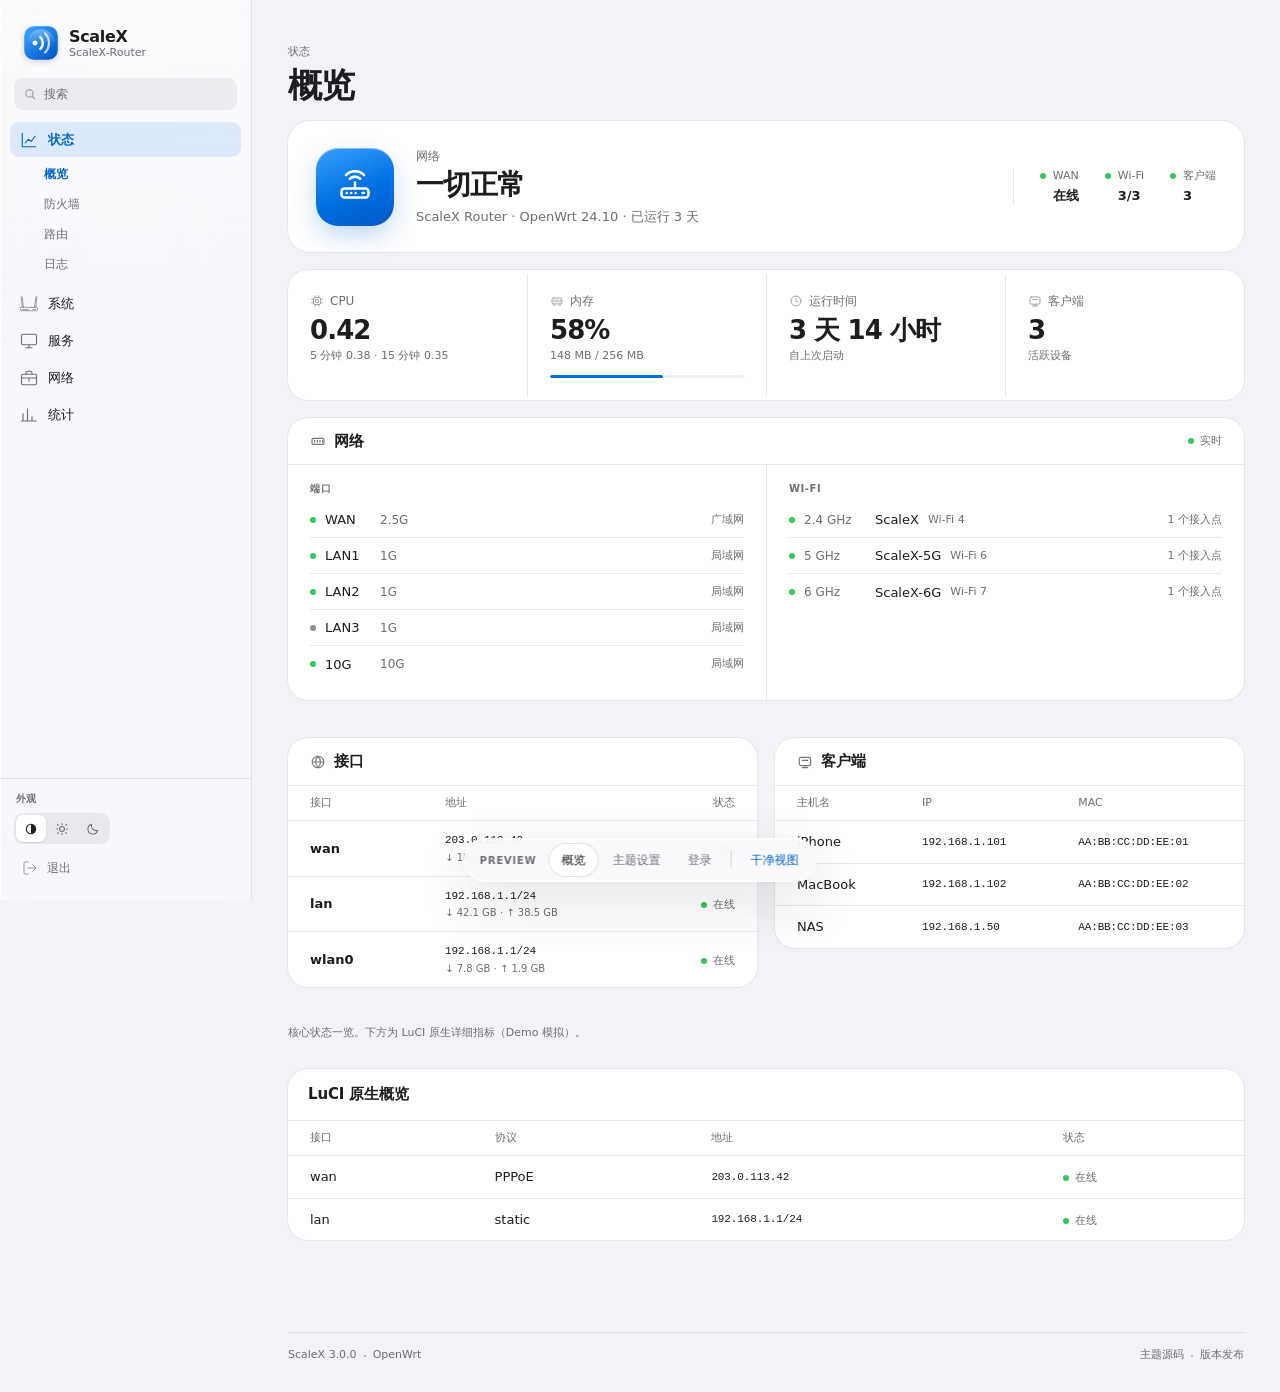
==== commit a49b7884: "feat(theme)!: redesign ScaleX 3.0 around a macOS sidebar Replace the top toolbar and card grid with " ====
--- a/demo/index.html
+++ b/demo/index.html
@@ -3,10 +3,10 @@
 <head>
   <meta charset="utf-8">
   <meta name="viewport" content="width=device-width, initial-scale=1.0, viewport-fit=cover">
-  <meta name="theme-color" content="#f5f5f7" id="meta-theme-color">
+  <meta name="theme-color" content="#f2f2f7" id="meta-theme-color">
   <link rel="icon" href="../htdocs/luci-static/scalex/img/favicon.svg" type="image/svg+xml">
   <link rel="apple-touch-icon" href="../htdocs/luci-static/scalex/img/favicon.svg">
-  <title>ScaleX 2.1 — OpenWrt theme preview</title>
+  <title>ScaleX 3.0 — OpenWrt theme preview</title>
   <script>
   (function () {
     var mode = 'auto';
@@ -16,262 +16,167 @@
     var dark = mode === 'dark' || (mode === 'auto' && matchMedia('(prefers-color-scheme: dark)').matches);
     document.documentElement.setAttribute('data-darkmode', dark ? 'true' : 'false');
     var meta = document.getElementById('meta-theme-color');
-    if (meta) meta.setAttribute('content', dark ? '#000000' : '#f5f5f7');
+    if (meta) meta.setAttribute('content', dark ? '#000000' : '#f2f2f7');
   })();
   </script>
   <link rel="stylesheet" href="../htdocs/luci-static/scalex/css/scalex.css">
   <link rel="stylesheet" href="demo.css">
 </head>
-<body class="theme-openwrt scalex-has-overview has-content-tabs">
+<body class="theme-openwrt scalex-has-overview">
 
 <div id="view-app">
 <div id="scalex-app">
+  <aside id="scalex-sidebar">
+    <div class="sidebar-head">
+      <a class="sidebar-brand" href="#" aria-label="ScaleX 首页">
+        <img class="scalex-mark" src="../htdocs/luci-static/scalex/img/scalex-mark.svg" alt="" width="34" height="34">
+        <span class="sidebar-brand-text"><strong>ScaleX</strong><small>ScaleX-Router</small></span>
+      </a>
+    </div>
+
+    <label class="sidebar-search">
+      <svg viewBox="0 0 24 24" fill="none" stroke="currentColor" stroke-width="1.8" stroke-linecap="round" aria-hidden="true"><circle cx="11" cy="11" r="6.2"/><path d="m16 16 4.2 4.2"/></svg>
+      <input type="search" id="scalex-nav-search" placeholder="搜索" aria-label="搜索导航" autocomplete="off" spellcheck="false">
+    </label>
+
+    <nav id="top-nav" class="sidebar-nav" aria-label="主导航">
+      <div class="sidebar-section is-active" data-nav-item data-view="status">
+        <a class="sidebar-item active" href="#"><span class="nav-icon nav-icon-mask" style="-webkit-mask-image:url('../htdocs/luci-static/scalex/icons/menu/status.svg');mask-image:url('../htdocs/luci-static/scalex/icons/menu/status.svg');" aria-hidden="true"></span><span class="nav-label">状态</span></a>
+        <div class="sidebar-sub">
+          <a class="sidebar-subitem active" href="#">概览</a>
+          <a class="sidebar-subitem" href="#">防火墙</a>
+          <a class="sidebar-subitem" href="#">路由</a>
+          <a class="sidebar-subitem" href="#">日志</a>
+        </div>
+      </div>
+      <div class="sidebar-section" data-nav-item data-view="system">
+        <a class="sidebar-item" href="#"><span class="nav-icon nav-icon-mask" style="-webkit-mask-image:url('../htdocs/luci-static/scalex/icons/menu/system.svg');mask-image:url('../htdocs/luci-static/scalex/icons/menu/system.svg');" aria-hidden="true"></span><span class="nav-label">系统</span></a>
+        <div class="sidebar-sub"><a class="sidebar-subitem" href="#">ScaleX 主题</a></div>
+      </div>
+      <div class="sidebar-section" data-nav-item>
+        <a class="sidebar-item" href="#"><span class="nav-icon nav-icon-mask" style="-webkit-mask-image:url('../htdocs/luci-static/scalex/icons/menu/services.svg');mask-image:url('../htdocs/luci-static/scalex/icons/menu/services.svg');" aria-hidden="true"></span><span class="nav-label">服务</span></a>
+      </div>
+      <div class="sidebar-section" data-nav-item>
+        <a class="sidebar-item" href="#"><span class="nav-icon nav-icon-mask" style="-webkit-mask-image:url('../htdocs/luci-static/scalex/icons/menu/network.svg');mask-image:url('../htdocs/luci-static/scalex/icons/menu/network.svg');" aria-hidden="true"></span><span class="nav-label">网络</span></a>
+      </div>
+      <div class="sidebar-section" data-nav-item>
+        <a class="sidebar-item" href="#"><span class="nav-icon nav-icon-mask" style="-webkit-mask-image:url('../htdocs/luci-static/scalex/icons/menu/statistics.svg');mask-image:url('../htdocs/luci-static/scalex/icons/menu/statistics.svg');" aria-hidden="true"></span><span class="nav-label">统计</span></a>
+      </div>
+    </nav>
+
+    <div class="sidebar-foot">
+      <span class="sidebar-foot-label">外观</span>
+      <div class="theme-switch" role="group" aria-label="外观">
+        <button type="button" data-theme-mode="auto" aria-pressed="true" aria-label="主题：自动（跟随系统）" title="自动"><svg viewBox="0 0 24 24" fill="none" stroke="currentColor" stroke-width="1.8" aria-hidden="true"><circle cx="12" cy="12" r="8"/><path d="M12 4a8 8 0 0 1 0 16Z" fill="currentColor" stroke="none"/></svg></button>
+        <button type="button" data-theme-mode="light" aria-pressed="false" aria-label="主题：浅色" title="浅色"><svg viewBox="0 0 24 24" fill="none" stroke="currentColor" stroke-width="1.8" stroke-linecap="round" aria-hidden="true"><circle cx="12" cy="12" r="4.2"/><path d="M12 2.5v2M12 19.5v2M4.2 4.2l1.4 1.4M18.4 18.4l1.4 1.4M2.5 12h2M19.5 12h2M4.2 19.8l1.4-1.4M18.4 5.6l1.4-1.4"/></svg></button>
+        <button type="button" data-theme-mode="dark" aria-pressed="false" aria-label="主题：深色" title="深色"><svg viewBox="0 0 24 24" fill="none" stroke="currentColor" stroke-width="1.8" stroke-linejoin="round" aria-hidden="true"><path d="M20 14.4A8.4 8.4 0 0 1 9.6 4a8.5 8.5 0 1 0 10.4 10.4Z"/></svg></button>
+      </div>
+      <div id="scalex-sidebar-actions"><a class="sidebar-logout" href="#" title="退出"><span class="nav-icon nav-icon-mask" style="-webkit-mask-image:url('../htdocs/luci-static/scalex/icons/menu/logout.svg');mask-image:url('../htdocs/luci-static/scalex/icons/menu/logout.svg');" aria-hidden="true"></span><span class="nav-label">退出</span></a></div>
+    </div>
+  </aside>
+
   <div id="scalex-main">
-    <header id="scalex-nav-bar">
-      <div class="nav-bar-container">
-        <div class="nav-bar-row">
-          <a class="header-brand" href="#" aria-label="ScaleX 首页">
-            <img class="scalex-mark" src="../htdocs/luci-static/scalex/img/scalex-mark.svg" alt="" width="28" height="28">
-            <span class="brand-name">ScaleX</span>
-            <span class="brand-divider" aria-hidden="true"></span>
-            <span class="brand-host">ScaleX-Router</span>
-          </a>
-
-          <div class="top-nav-shell">
-            <div class="top-nav-wrap">
-              <nav id="top-nav" class="scalex-top-nav" aria-label="主导航">
-                <div class="nav-section is-active has-dropdown">
-                  <a class="nav-top nav-top-trigger active" href="#" aria-haspopup="true" aria-expanded="false" aria-controls="demo-menu-status">
-                    <span class="nav-icon nav-icon-mask" style="-webkit-mask-image:url('../htdocs/luci-static/scalex/icons/menu/status.svg');mask-image:url('../htdocs/luci-static/scalex/icons/menu/status.svg');" aria-hidden="true"></span>
-                    <span class="nav-label">状态</span>
-                    <span class="nav-caret" aria-hidden="true"><svg viewBox="0 0 24 24" fill="none" stroke="currentColor" stroke-width="2" width="11" height="11"><path d="M6 9l6 6 6-6"/></svg></span>
-                  </a>
-                  <div class="nav-dropdown" id="demo-menu-status" hidden aria-hidden="true">
-                    <a class="nav-dropdown-item active" href="#">概览</a>
-                    <a class="nav-dropdown-item" href="#">防火墙</a>
-                    <a class="nav-dropdown-item" href="#">路由</a>
-                    <a class="nav-dropdown-item" href="#">系统日志</a>
-                  </div>
-                </div>
-
-                <div class="nav-section has-dropdown">
-                  <a class="nav-top nav-top-trigger" href="#" aria-haspopup="true" aria-expanded="false" aria-controls="demo-menu-system">
-                    <span class="nav-icon nav-icon-mask" style="-webkit-mask-image:url('../htdocs/luci-static/scalex/icons/menu/system.svg');mask-image:url('../htdocs/luci-static/scalex/icons/menu/system.svg');" aria-hidden="true"></span>
-                    <span class="nav-label">系统</span>
-                    <span class="nav-caret" aria-hidden="true"><svg viewBox="0 0 24 24" fill="none" stroke="currentColor" stroke-width="2" width="11" height="11"><path d="M6 9l6 6 6-6"/></svg></span>
-                  </a>
-                  <div class="nav-dropdown" id="demo-menu-system" hidden aria-hidden="true">
-                    <a class="nav-dropdown-item" href="#">系统</a>
-                    <a class="nav-dropdown-item" href="#">管理权</a>
-                    <a class="nav-dropdown-item" href="#">软件包</a>
-                  </div>
-                </div>
-
-                <div class="nav-section has-dropdown">
-                  <a class="nav-top nav-top-trigger" href="#" aria-haspopup="true" aria-expanded="false" aria-controls="demo-menu-services">
-                    <span class="nav-icon nav-icon-mask" style="-webkit-mask-image:url('../htdocs/luci-static/scalex/icons/menu/services.svg');mask-image:url('../htdocs/luci-static/scalex/icons/menu/services.svg');" aria-hidden="true"></span>
-                    <span class="nav-label">服务</span>
-                    <span class="nav-caret" aria-hidden="true"><svg viewBox="0 0 24 24" fill="none" stroke="currentColor" stroke-width="2" width="11" height="11"><path d="M6 9l6 6 6-6"/></svg></span>
-                  </a>
-                  <div class="nav-dropdown" id="demo-menu-services" hidden aria-hidden="true">
-                    <a class="nav-dropdown-item" href="#">服务</a>
-                  </div>
-                </div>
-
-                <div class="nav-section has-dropdown">
-                  <a class="nav-top nav-top-trigger" href="#" aria-haspopup="true" aria-expanded="false" aria-controls="demo-menu-network">
-                    <span class="nav-icon nav-icon-mask" style="-webkit-mask-image:url('../htdocs/luci-static/scalex/icons/menu/network.svg');mask-image:url('../htdocs/luci-static/scalex/icons/menu/network.svg');" aria-hidden="true"></span>
-                    <span class="nav-label">网络</span>
-                    <span class="nav-caret" aria-hidden="true"><svg viewBox="0 0 24 24" fill="none" stroke="currentColor" stroke-width="2" width="11" height="11"><path d="M6 9l6 6 6-6"/></svg></span>
-                  </a>
-                  <div class="nav-dropdown" id="demo-menu-network" hidden aria-hidden="true">
-                    <a class="nav-dropdown-item" href="#">接口</a>
-                    <a class="nav-dropdown-item" href="#">无线</a>
-                    <a class="nav-dropdown-item" href="#">防火墙</a>
-                  </div>
-                </div>
-
-                <div class="nav-section has-dropdown">
-                  <a class="nav-top nav-top-trigger" href="#" aria-haspopup="true" aria-expanded="false" aria-controls="demo-menu-stats">
-                    <span class="nav-icon nav-icon-mask" style="-webkit-mask-image:url('../htdocs/luci-static/scalex/icons/menu/statistics.svg');mask-image:url('../htdocs/luci-static/scalex/icons/menu/statistics.svg');" aria-hidden="true"></span>
-                    <span class="nav-label">统计</span>
-                    <span class="nav-caret" aria-hidden="true"><svg viewBox="0 0 24 24" fill="none" stroke="currentColor" stroke-width="2" width="11" height="11"><path d="M6 9l6 6 6-6"/></svg></span>
-                  </a>
-                  <div class="nav-dropdown" id="demo-menu-stats" hidden aria-hidden="true">
-                    <a class="nav-dropdown-item" href="#">实时图表</a>
-                  </div>
-                </div>
-
-                <div class="nav-section nav-logout">
-                  <a class="nav-top nav-logout-link" href="#" title="退出">
-                    <span class="nav-icon nav-icon-mask" style="-webkit-mask-image:url('../htdocs/luci-static/scalex/icons/menu/logout.svg');mask-image:url('../htdocs/luci-static/scalex/icons/menu/logout.svg');" aria-hidden="true"></span>
-                    <span class="nav-label">退出</span>
-                  </a>
-                </div>
-              </nav>
-            </div>
-          </div>
-
-          <div class="header-actions">
-            <div class="theme-switch" role="group" aria-label="外观">
-              <button type="button" data-theme-mode="auto" aria-pressed="true" aria-label="主题：自动（跟随系统）" title="自动">
-                <svg viewBox="0 0 24 24" fill="none" stroke="currentColor" stroke-width="1.8" aria-hidden="true"><circle cx="12" cy="12" r="8"/><path d="M12 4a8 8 0 0 1 0 16Z" fill="currentColor" stroke="none"/></svg>
-              </button>
-              <button type="button" data-theme-mode="light" aria-pressed="false" aria-label="主题：浅色" title="浅色">
-                <svg viewBox="0 0 24 24" fill="none" stroke="currentColor" stroke-width="1.8" stroke-linecap="round" aria-hidden="true"><circle cx="12" cy="12" r="4.2"/><path d="M12 2.5v2M12 19.5v2M4.2 4.2l1.4 1.4M18.4 18.4l1.4 1.4M2.5 12h2M19.5 12h2M4.2 19.8l1.4-1.4M18.4 5.6l1.4-1.4"/></svg>
-              </button>
-              <button type="button" data-theme-mode="dark" aria-pressed="false" aria-label="主题：深色" title="深色">
-                <svg viewBox="0 0 24 24" fill="none" stroke="currentColor" stroke-width="1.8" stroke-linejoin="round" aria-hidden="true"><path d="M20 14.4A8.4 8.4 0 0 1 9.6 4a8.5 8.5 0 1 0 10.4 10.4Z"/></svg>
-              </button>
-            </div>
-
-            <button type="button" class="icon-btn" id="scalex-menu-btn" aria-label="打开菜单" aria-expanded="false" aria-controls="scalex-sheet">
-              <span class="scalex-symbol scalex-symbol-menu" aria-hidden="true"></span>
-            </button>
-          </div>
-        </div>
-      </div>
+    <div id="scalex-mobile-bar">
+      <a class="mobile-brand" href="#" aria-label="ScaleX 首页"><img class="scalex-mark" src="../htdocs/luci-static/scalex/img/scalex-mark.svg" alt="" width="28" height="28"><span>ScaleX</span></a>
+      <div class="mobile-actions">
+        <div class="theme-switch" role="group" aria-label="外观">
+          <button type="button" data-theme-mode="auto" aria-pressed="true" aria-label="主题：自动（跟随系统）" title="自动"><svg viewBox="0 0 24 24" fill="none" stroke="currentColor" stroke-width="1.8" aria-hidden="true"><circle cx="12" cy="12" r="8"/><path d="M12 4a8 8 0 0 1 0 16Z" fill="currentColor" stroke="none"/></svg></button>
+          <button type="button" data-theme-mode="light" aria-pressed="false" aria-label="主题：浅色" title="浅色"><svg viewBox="0 0 24 24" fill="none" stroke="currentColor" stroke-width="1.8" stroke-linecap="round" aria-hidden="true"><circle cx="12" cy="12" r="4.2"/><path d="M12 2.5v2M12 19.5v2M4.2 4.2l1.4 1.4M18.4 18.4l1.4 1.4M2.5 12h2M19.5 12h2M4.2 19.8l1.4-1.4M18.4 5.6l1.4-1.4"/></svg></button>
+          <button type="button" data-theme-mode="dark" aria-pressed="false" aria-label="主题：深色" title="深色"><svg viewBox="0 0 24 24" fill="none" stroke="currentColor" stroke-width="1.8" stroke-linejoin="round" aria-hidden="true"><path d="M20 14.4A8.4 8.4 0 0 1 9.6 4a8.5 8.5 0 1 0 10.4 10.4Z"/></svg></button>
+        </div>
+        <button type="button" class="icon-btn" id="scalex-menu-btn" aria-label="打开菜单" aria-expanded="false" aria-controls="scalex-sheet"><span class="scalex-symbol scalex-symbol-menu" aria-hidden="true"></span></button>
+      </div>
+    </div>
+
+    <header id="scalex-header">
+      <div class="header-breadcrumb" id="header-breadcrumb">状态</div>
+      <h1 id="header-title">概览</h1>
     </header>
 
-    <header id="scalex-header">
-      <div class="header-toolbar">
-        <div class="header-titles">
-          <div class="header-breadcrumb">状态</div>
-          <h1 id="header-title">概览</h1>
-        </div>
-      </div>
-    </header>
-
     <div id="scalex-content-wrap">
-      <div class="content-tabs-container">
-        <nav id="content-tabs" class="tabs active" aria-label="分区标签">
-          <a class="content-tab active" href="#">概览</a>
-          <a class="content-tab" href="#">防火墙</a>
-          <a class="content-tab" href="#">路由</a>
-          <a class="content-tab" href="#">日志</a>
-        </nav>
-      </div>
-
       <main id="maincontent" tabindex="-1">
         <div id="scalex-overview" class="scalex-overview">
-          <section class="scalex-hero" aria-labelledby="scalex-hero-title">
-            <div class="scalex-orb" aria-hidden="true">
-              <div class="scalex-orb-core">
-                <span class="scalex-symbol scalex-symbol-router"></span>
-              </div>
-            </div>
-            <div class="scalex-hero-copy">
-              <p class="scalex-eyebrow">网络</p>
-              <h2 class="scalex-hero-title" id="scalex-hero-title" aria-live="polite">一切正常</h2>
-              <p class="scalex-hero-sub" id="scalex-hero-sub">ScaleX Router · OpenWrt 24.10</p>
-              <div class="scalex-hero-pills">
-                <span class="scalex-pill is-good" id="scalex-hero-wan">
-                  <span class="scalex-symbol scalex-symbol-globe" aria-hidden="true"></span>
-                  <span>WAN</span><strong>在线</strong>
-                </span>
-                <span class="scalex-pill is-good" id="scalex-hero-wifi">
-                  <span class="scalex-symbol scalex-symbol-wifi" aria-hidden="true"></span>
-                  <span>Wi-Fi</span><strong>3/3</strong>
-                </span>
-                <span class="scalex-pill is-good" id="scalex-hero-clients">
-                  <span class="scalex-symbol scalex-symbol-devices" aria-hidden="true"></span>
-                  <span>客户端</span><strong>3</strong>
-                </span>
-              </div>
-            </div>
-          </section>
-
-          <div class="scalex-stats">
-            <article class="scalex-stat">
-              <div class="scalex-stat-head">
-                <span class="scalex-stat-icon"><span class="scalex-symbol scalex-symbol-cpu" aria-hidden="true"></span></span>
-                <span>CPU</span>
-              </div>
-              <strong class="scalex-stat-value" id="demo-cpu">0.42</strong>
-              <span class="scalex-stat-note" id="demo-cpu-note">5m 0.38 · 15m 0.35</span>
-            </article>
-
-            <article class="scalex-stat">
-              <div class="scalex-stat-head">
-                <span class="scalex-stat-icon"><span class="scalex-symbol scalex-symbol-memory" aria-hidden="true"></span></span>
-                <span>内存</span>
-              </div>
-              <strong class="scalex-stat-value" id="demo-mem">58%</strong>
-              <span class="scalex-stat-note" id="demo-mem-note">148 MB / 256 MB</span>
-              <div class="scalex-meter" aria-hidden="true"><span class="scalex-meter-fill" id="demo-mem-bar" style="width:58%"></span></div>
-            </article>
-
-            <article class="scalex-stat">
-              <div class="scalex-stat-head">
-                <span class="scalex-stat-icon"><span class="scalex-symbol scalex-symbol-clock" aria-hidden="true"></span></span>
-                <span>运行时间</span>
-              </div>
-              <strong class="scalex-stat-value is-text">3d 14h</strong>
-              <span class="scalex-stat-note">自上次启动</span>
-            </article>
-
-            <article class="scalex-stat">
-              <div class="scalex-stat-head">
-                <span class="scalex-stat-icon"><span class="scalex-symbol scalex-symbol-devices" aria-hidden="true"></span></span>
-                <span>客户端</span>
-              </div>
-              <strong class="scalex-stat-value is-text" id="demo-clients">3</strong>
-              <span class="scalex-stat-note">活跃设备</span>
-            </article>
-          </div>
-
-          <section class="cbi-section scalex-panel scalex-network-map">
-            <div class="scalex-panel-head">
-              <div class="scalex-panel-title">
-                <span class="scalex-symbol scalex-symbol-port" aria-hidden="true"></span>
-                <span>网络</span>
-              </div>
-              <span class="scalex-live">实时</span>
-            </div>
-            <div class="scalex-map-body">
-              <div class="scalex-map-module">
-                <div class="scalex-map-module-head">网口状态</div>
-                <div class="scalex-map-ports">
-                  <div class="scalex-port scalex-port-up"><div class="scalex-port-head"><span class="scalex-port-name">WAN</span><span class="scalex-port-role">广域网</span></div><span class="scalex-port-speed">2.5G</span><span class="label success">已连接</span></div>
-                  <div class="scalex-port scalex-port-up"><div class="scalex-port-head"><span class="scalex-port-name">LAN1</span><span class="scalex-port-role">局域网</span></div><span class="scalex-port-speed">1G</span><span class="label success">已连接</span></div>
-                  <div class="scalex-port scalex-port-up"><div class="scalex-port-head"><span class="scalex-port-name">LAN2</span><span class="scalex-port-role">局域网</span></div><span class="scalex-port-speed">1G</span><span class="label success">已连接</span></div>
-                  <div class="scalex-port scalex-port-down"><div class="scalex-port-head"><span class="scalex-port-name">LAN3</span><span class="scalex-port-role">局域网</span></div><span class="scalex-port-speed">1G</span><span class="label important">断开</span></div>
-                  <div class="scalex-port scalex-port-up"><div class="scalex-port-head"><span class="scalex-port-name">10G</span><span class="scalex-port-role">局域网</span></div><span class="scalex-port-speed">10G</span><span class="label success">已连接</span></div>
+          <section class="scalex-status" aria-labelledby="scalex-status-title">
+            <div class="scalex-status-icon" aria-hidden="true"><span class="scalex-symbol scalex-symbol-router"></span></div>
+            <div class="scalex-status-copy">
+              <p class="scalex-kicker">网络</p>
+              <h2 class="scalex-status-title" id="scalex-status-title" aria-live="polite">一切正常</h2>
+              <p class="scalex-status-sub" id="scalex-status-sub">ScaleX Router · OpenWrt 24.10 · 已运行 3 天</p>
+            </div>
+            <div class="scalex-status-aside">
+              <span class="scalex-status-item"><span class="scalex-dot"></span><span>WAN</span><strong>在线</strong></span>
+              <span class="scalex-status-item"><span class="scalex-dot"></span><span>Wi-Fi</span><strong>3/3</strong></span>
+              <span class="scalex-status-item"><span class="scalex-dot"></span><span>客户端</span><strong>3</strong></span>
+            </div>
+          </section>
+
+          <section class="scalex-vitals" aria-label="系统状态">
+            <div class="scalex-vital">
+              <span class="scalex-vital-label"><span class="scalex-symbol scalex-symbol-cpu" aria-hidden="true"></span><span>CPU</span></span>
+              <strong class="scalex-vital-value" id="demo-vital-cpu">0.42</strong>
+              <span class="scalex-vital-note" id="demo-vital-cpu-note">5 分钟 0.38 · 15 分钟 0.35</span>
+            </div>
+            <div class="scalex-vital">
+              <span class="scalex-vital-label"><span class="scalex-symbol scalex-symbol-memory" aria-hidden="true"></span><span>内存</span></span>
+              <strong class="scalex-vital-value" id="demo-vital-memory">58%</strong>
+              <span class="scalex-vital-note" id="demo-vital-memory-note">148 MB / 256 MB</span>
+              <div class="scalex-vital-meter" aria-hidden="true"><span id="demo-vital-memory-bar" style="width:58%"></span></div>
+            </div>
+            <div class="scalex-vital">
+              <span class="scalex-vital-label"><span class="scalex-symbol scalex-symbol-clock" aria-hidden="true"></span><span>运行时间</span></span>
+              <strong class="scalex-vital-value">3 天 14 小时</strong>
+              <span class="scalex-vital-note">自上次启动</span>
+            </div>
+            <div class="scalex-vital">
+              <span class="scalex-vital-label"><span class="scalex-symbol scalex-symbol-devices" aria-hidden="true"></span><span>客户端</span></span>
+              <strong class="scalex-vital-value" id="demo-vital-clients">3</strong>
+              <span class="scalex-vital-note">活跃设备</span>
+            </div>
+          </section>
+
+          <section class="scalex-card scalex-network">
+            <div class="scalex-card-head">
+              <div class="scalex-card-title"><span class="scalex-symbol scalex-symbol-port" aria-hidden="true"></span><span>网络</span></div>
+              <span class="scalex-live"><span class="scalex-dot"></span><span>实时</span></span>
+            </div>
+            <div class="scalex-network-grid">
+              <div class="scalex-network-group scalex-network-ports">
+                <div class="scalex-group-label">端口</div>
+                <div>
+                  <div class="scalex-row"><span class="scalex-dot"></span><span class="scalex-row-name">WAN</span><span class="scalex-row-meta">2.5G</span><span class="scalex-row-role">广域网</span></div>
+                  <div class="scalex-row"><span class="scalex-dot"></span><span class="scalex-row-name">LAN1</span><span class="scalex-row-meta">1G</span><span class="scalex-row-role">局域网</span></div>
+                  <div class="scalex-row"><span class="scalex-dot"></span><span class="scalex-row-name">LAN2</span><span class="scalex-row-meta">1G</span><span class="scalex-row-role">局域网</span></div>
+                  <div class="scalex-row"><span class="scalex-dot is-off"></span><span class="scalex-row-name">LAN3</span><span class="scalex-row-meta">1G</span><span class="scalex-row-role">局域网</span></div>
+                  <div class="scalex-row"><span class="scalex-dot"></span><span class="scalex-row-name">10G</span><span class="scalex-row-meta">10G</span><span class="scalex-row-role">局域网</span></div>
                 </div>
               </div>
-              <div class="scalex-map-module">
-                <div class="scalex-map-module-head">无线射频</div>
-                <div class="scalex-map-wifi">
-                  <div class="scalex-wifi-card scalex-wifi-up"><div class="scalex-wifi-head"><span class="scalex-wifi-badge">Wi-Fi 4</span><strong>2.4 GHz</strong></div><span class="scalex-wifi-ssid">ScaleX</span><span class="scalex-wifi-meta">1 接入点</span><span class="label success">活跃</span></div>
-                  <div class="scalex-wifi-card scalex-wifi-up"><div class="scalex-wifi-head"><span class="scalex-wifi-badge">Wi-Fi 6</span><strong>5 GHz</strong></div><span class="scalex-wifi-ssid">ScaleX-5G</span><span class="scalex-wifi-meta">1 接入点</span><span class="label success">活跃</span></div>
-                  <div class="scalex-wifi-card scalex-wifi-up"><div class="scalex-wifi-head"><span class="scalex-wifi-badge">Wi-Fi 7</span><strong>6 GHz</strong></div><span class="scalex-wifi-ssid">ScaleX-6G</span><span class="scalex-wifi-meta">1 接入点</span><span class="label success">活跃</span></div>
+              <div class="scalex-network-group scalex-network-wifi">
+                <div class="scalex-group-label">Wi-Fi</div>
+                <div>
+                  <div class="scalex-row"><span class="scalex-dot"></span><span class="scalex-wifi-band">2.4 GHz</span><span class="scalex-wifi-ssid">ScaleX</span><span class="scalex-wifi-gen">Wi-Fi 4</span><span class="scalex-row-status">1 个接入点</span></div>
+                  <div class="scalex-row"><span class="scalex-dot"></span><span class="scalex-wifi-band">5 GHz</span><span class="scalex-wifi-ssid">ScaleX-5G</span><span class="scalex-wifi-gen">Wi-Fi 6</span><span class="scalex-row-status">1 个接入点</span></div>
+                  <div class="scalex-row"><span class="scalex-dot"></span><span class="scalex-wifi-band">6 GHz</span><span class="scalex-wifi-ssid">ScaleX-6G</span><span class="scalex-wifi-gen">Wi-Fi 7</span><span class="scalex-row-status">1 个接入点</span></div>
                 </div>
               </div>
             </div>
           </section>
 
           <div class="scalex-grid">
-            <section class="cbi-section scalex-panel">
-              <div class="scalex-panel-head">
-                <div class="scalex-panel-title"><span class="scalex-symbol scalex-symbol-globe" aria-hidden="true"></span><span>接口</span></div>
-              </div>
+            <section class="scalex-card scalex-panel">
+              <div class="scalex-card-head"><div class="scalex-card-title"><span class="scalex-symbol scalex-symbol-globe" aria-hidden="true"></span><span>接口</span></div></div>
               <table class="scalex-data-table">
                 <caption class="scalex-sr-only">网络接口</caption>
-                <thead>
-                  <tr><th scope="col">接口</th><th scope="col">地址</th><th scope="col">下载</th><th scope="col">上传</th><th scope="col" class="scalex-col-narrow">状态</th></tr>
-                </thead>
+                <thead><tr><th scope="col">接口</th><th scope="col">地址</th><th scope="col" class="scalex-col-narrow">状态</th></tr></thead>
                 <tbody>
-                  <tr><td data-label="接口"><strong>wan</strong></td><td data-label="地址" class="scalex-mono">203.0.113.42</td><td data-label="下载" class="scalex-mono">18.2 GB</td><td data-label="上传" class="scalex-mono">6.4 GB</td><td data-label="状态" class="scalex-col-narrow"><span class="label success">在线</span></td></tr>
-                  <tr><td data-label="接口"><strong>lan</strong></td><td data-label="地址" class="scalex-mono">192.168.1.1/24</td><td data-label="下载" class="scalex-mono">42.1 GB</td><td data-label="上传" class="scalex-mono">38.5 GB</td><td data-label="状态" class="scalex-col-narrow"><span class="label success">在线</span></td></tr>
-                  <tr><td data-label="接口"><strong>wlan0</strong></td><td data-label="地址" class="scalex-mono">192.168.1.1/24</td><td data-label="下载" class="scalex-mono">7.8 GB</td><td data-label="上传" class="scalex-mono">1.9 GB</td><td data-label="状态" class="scalex-col-narrow"><span class="label success">在线</span></td></tr>
+                  <tr><td data-label="接口"><strong>wan</strong></td><td data-label="地址"><div class="scalex-address"><span class="scalex-mono">203.0.113.42</span><small class="scalex-cell-sub">↓ 18.2 GB · ↑ 6.4 GB</small></div></td><td data-label="状态" class="scalex-col-narrow"><span class="label success">在线</span></td></tr>
+                  <tr><td data-label="接口"><strong>lan</strong></td><td data-label="地址"><div class="scalex-address"><span class="scalex-mono">192.168.1.1/24</span><small class="scalex-cell-sub">↓ 42.1 GB · ↑ 38.5 GB</small></div></td><td data-label="状态" class="scalex-col-narrow"><span class="label success">在线</span></td></tr>
+                  <tr><td data-label="接口"><strong>wlan0</strong></td><td data-label="地址"><div class="scalex-address"><span class="scalex-mono">192.168.1.1/24</span><small class="scalex-cell-sub">↓ 7.8 GB · ↑ 1.9 GB</small></div></td><td data-label="状态" class="scalex-col-narrow"><span class="label success">在线</span></td></tr>
                 </tbody>
               </table>
             </section>
 
-            <section class="cbi-section scalex-panel">
-              <div class="scalex-panel-head">
-                <div class="scalex-panel-title"><span class="scalex-symbol scalex-symbol-devices" aria-hidden="true"></span><span>活跃客户端</span></div>
-              </div>
+            <section class="scalex-card scalex-panel">
+              <div class="scalex-card-head"><div class="scalex-card-title"><span class="scalex-symbol scalex-symbol-devices" aria-hidden="true"></span><span>客户端</span></div></div>
               <table class="scalex-data-table">
                 <caption class="scalex-sr-only">活跃 DHCP 客户端</caption>
                 <thead><tr><th scope="col">主机名</th><th scope="col">IP</th><th scope="col">MAC</th></tr></thead>
@@ -287,6 +192,7 @@
           <p class="scalex-overview-note">核心状态一览。下方为 LuCI 原生详细指标（Demo 模拟）。</p>
         </div>
 
+        <div id="demo-native-section">
         <section class="cbi-section">
           <div class="cbi-section-head">LuCI 原生概览</div>
           <table class="scalex-data-table">
@@ -298,87 +204,41 @@
             </tbody>
           </table>
         </section>
+        </div>
+
+        <div id="settings-content" class="settings-page" hidden>
+          <section class="cbi-section">
+            <div class="cbi-section-head">外观</div>
+            <div class="cbi-value"><label class="cbi-value-title" for="cfg-model">路由器名称</label><div class="cbi-value-field"><input class="cbi-input-text" type="text" id="cfg-model" value="ScaleX-Router"></div></div>
+            <div class="cbi-value"><label class="cbi-value-title" for="cfg-primary">强调色</label><div class="cbi-value-field"><input class="cbi-color-well" type="color" id="cfg-primary" value="#0071e3"></div><div class="cbi-value-description">用于主要操作、焦点环和状态亮点。</div></div>
+            <div class="cbi-value"><label class="cbi-value-title" for="cfg-dashboard">仪表盘</label><div class="cbi-value-field"><label class="cbi-switch"><input type="checkbox" id="cfg-dashboard" checked><span class="cbi-switch-track" aria-hidden="true"></span><span class="cbi-switch-label">在概览页显示状态面板</span></label></div></div>
+          </section>
+
+          <section class="cbi-section">
+            <div class="cbi-section-head">背景</div>
+            <div class="cbi-value"><label class="cbi-value-title" for="cfg-bg">样式</label><div class="cbi-value-field"><select class="cbi-input-select" id="cfg-bg"><option value="gradient">柔和渐变</option><option value="none">纯色</option><option value="custom">自定义图片</option></select></div><div class="cbi-value-description">自定义图片请放置于 /www/luci-static/scalex/background/bg.jpg。</div></div>
+            <div class="settings-actions"><button class="cbi-button cbi-button-reset" type="button" id="cfg-cancel">取消</button><button class="cbi-button cbi-button-apply" id="cfg-apply" type="button">保存并应用</button></div>
+          </section>
+        </div>
       </main>
     </div>
 
     <footer id="scalex-footer">
       <div class="footer-inner">
-        <div class="footer-group">
-          <span>ScaleX 2.1.0</span>
-          <span class="footer-dot" aria-hidden="true"></span>
-          <a class="footer-link" href="https://openwrt.org" target="_blank" rel="noopener noreferrer">OpenWrt</a>
-        </div>
-        <div class="footer-group">
-          <a class="footer-link" href="https://github.com/Jas0n0ss/openwrt-theme-scalex" target="_blank" rel="noopener noreferrer">主题源码</a>
-          <span class="footer-dot" aria-hidden="true"></span>
-          <a class="footer-link" href="https://github.com/Jas0n0ss/openwrt-theme-scalex/releases" target="_blank" rel="noopener noreferrer">版本发布</a>
-        </div>
+        <div class="footer-group"><span>ScaleX 3.0.0</span><span class="footer-dot" aria-hidden="true"></span><a class="footer-link" href="https://openwrt.org" target="_blank" rel="noopener noreferrer">OpenWrt</a></div>
+        <div class="footer-group"><a class="footer-link" href="https://github.com/Jas0n0ss/openwrt-theme-scalex" target="_blank" rel="noopener noreferrer">主题源码</a><span class="footer-dot" aria-hidden="true"></span><a class="footer-link" href="https://github.com/Jas0n0ss/openwrt-theme-scalex/releases" target="_blank" rel="noopener noreferrer">版本发布</a></div>
       </div>
     </footer>
   </div>
 </div>
-</div>
-
-<div id="view-settings" hidden>
-  <div class="demo-settings-wrap">
-    <header class="header-toolbar" style="padding-left:0;padding-right:0">
-      <div class="header-titles">
-        <div class="header-breadcrumb">系统</div>
-        <h1 class="scalex-page-title">ScaleX 主题</h1>
-      </div>
-    </header>
-    <p class="cbi-map-descr">自定义外观、强调色和仪表盘。更改会立即应用到预览。</p>
-
-    <section class="cbi-section">
-      <div class="cbi-section-head">外观</div>
-      <div class="cbi-value">
-        <label class="cbi-value-title" for="cfg-model">路由器名称</label>
-        <div class="cbi-value-field"><input type="text" id="cfg-model" value="ScaleX-Router"></div>
-      </div>
-      <div class="cbi-value">
-        <label class="cbi-value-title" for="cfg-primary">强调色</label>
-        <div class="cbi-value-field"><input type="color" id="cfg-primary" value="#0071e3"></div>
-        <div class="cbi-value-description">用于主要操作、焦点环和状态亮点。</div>
-      </div>
-      <div class="cbi-value">
-        <label class="cbi-value-title" for="cfg-dashboard">仪表盘卡片</label>
-        <div class="cbi-value-field"><label class="cbi-checkbox"><input type="checkbox" id="cfg-dashboard" checked> 在概览页显示状态卡片</label></div>
-      </div>
-    </section>
-
-    <section class="cbi-section">
-      <div class="cbi-section-head">背景</div>
-      <div class="cbi-value">
-        <label class="cbi-value-title" for="cfg-bg">样式</label>
-        <div class="cbi-value-field">
-          <select id="cfg-bg">
-            <option value="gradient">柔和渐变</option>
-            <option value="none">纯色</option>
-            <option value="custom">自定义图片</option>
-          </select>
-        </div>
-        <div class="cbi-value-description">自定义图片请放置于 /www/luci-static/scalex/background/bg.jpg。</div>
-      </div>
-      <div class="cbi-page-actions">
-        <button class="cbi-button cbi-button-apply" id="cfg-apply" type="button">保存并应用</button>
-        <button class="cbi-button cbi-button-reset" type="button" data-view="dashboard">取消</button>
-      </div>
-    </section>
-  </div>
 </div>
 
 <div id="view-login" hidden>
   <div class="login-theme">
     <div class="theme-switch" role="group" aria-label="外观">
-      <button type="button" data-theme-mode="auto" aria-pressed="true" aria-label="主题：自动（跟随系统）" title="自动">
-        <svg viewBox="0 0 24 24" fill="none" stroke="currentColor" stroke-width="1.8" aria-hidden="true"><circle cx="12" cy="12" r="8"/><path d="M12 4a8 8 0 0 1 0 16Z" fill="currentColor" stroke="none"/></svg>
-      </button>
-      <button type="button" data-theme-mode="light" aria-pressed="false" aria-label="主题：浅色" title="浅色">
-        <svg viewBox="0 0 24 24" fill="none" stroke="currentColor" stroke-width="1.8" stroke-linecap="round" aria-hidden="true"><circle cx="12" cy="12" r="4.2"/><path d="M12 2.5v2M12 19.5v2M4.2 4.2l1.4 1.4M18.4 18.4l1.4 1.4M2.5 12h2M19.5 12h2M4.2 19.8l1.4-1.4M18.4 5.6l1.4-1.4"/></svg>
-      </button>
-      <button type="button" data-theme-mode="dark" aria-pressed="false" aria-label="主题：深色" title="深色">
-        <svg viewBox="0 0 24 24" fill="none" stroke="currentColor" stroke-width="1.8" stroke-linejoin="round" aria-hidden="true"><path d="M20 14.4A8.4 8.4 0 0 1 9.6 4a8.5 8.5 0 1 0 10.4 10.4Z"/></svg>
-      </button>
+      <button type="button" data-theme-mode="auto" aria-pressed="true" aria-label="主题：自动（跟随系统）" title="自动"><svg viewBox="0 0 24 24" fill="none" stroke="currentColor" stroke-width="1.8" aria-hidden="true"><circle cx="12" cy="12" r="8"/><path d="M12 4a8 8 0 0 1 0 16Z" fill="currentColor" stroke="none"/></svg></button>
+      <button type="button" data-theme-mode="light" aria-pressed="false" aria-label="主题：浅色" title="浅色"><svg viewBox="0 0 24 24" fill="none" stroke="currentColor" stroke-width="1.8" stroke-linecap="round" aria-hidden="true"><circle cx="12" cy="12" r="4.2"/><path d="M12 2.5v2M12 19.5v2M4.2 4.2l1.4 1.4M18.4 18.4l1.4 1.4M2.5 12h2M19.5 12h2M4.2 19.8l1.4-1.4M18.4 5.6l1.4-1.4"/></svg></button>
+      <button type="button" data-theme-mode="dark" aria-pressed="false" aria-label="主题：深色" title="深色"><svg viewBox="0 0 24 24" fill="none" stroke="currentColor" stroke-width="1.8" stroke-linejoin="round" aria-hidden="true"><path d="M20 14.4A8.4 8.4 0 0 1 9.6 4a8.5 8.5 0 1 0 10.4 10.4Z"/></svg></button>
     </div>
   </div>
   <main class="scalex-login-card">
@@ -387,39 +247,12 @@
       <h1 class="scalex-login-hostname">ScaleX-Router</h1>
       <p class="scalex-login-subtitle">登录以管理您的路由器</p>
     </div>
-
     <form class="scalex-login-form" onsubmit="return false">
-      <div class="cbi-value">
-        <label class="cbi-value-title" for="demo-user">用户名</label>
-        <div class="cbi-value-field"><input class="cbi-input-text" type="text" id="demo-user" value="root" autocomplete="username"></div>
-      </div>
-      <div class="cbi-value">
-        <label class="cbi-value-title" for="demo-pass">密码</label>
-        <div class="cbi-value-field">
-          <div class="scalex-password-wrap">
-            <input class="cbi-input-password" type="password" id="demo-pass" autocomplete="current-password">
-            <button type="button" class="scalex-password-toggle" id="demo-password-toggle" aria-label="显示密码" aria-pressed="false">
-              <svg viewBox="0 0 24 24" fill="none" stroke="currentColor" stroke-width="1.8" stroke-linecap="round" stroke-linejoin="round" aria-hidden="true"><path d="M2.5 12S6 5.8 12 5.8 21.5 12 21.5 12 18 18.2 12 18.2 2.5 12 2.5 12Z"/><circle cx="12" cy="12" r="3.1"/></svg>
-            </button>
-          </div>
-        </div>
-      </div>
-      <div class="cbi-page-actions">
-        <button class="cbi-button cbi-button-apply" type="button" id="demo-login-btn">登录</button>
-      </div>
+      <div class="cbi-value"><label class="cbi-value-title" for="demo-user">用户名</label><div class="cbi-value-field"><input class="cbi-input-text" type="text" id="demo-user" value="root" autocomplete="username"></div></div>
+      <div class="cbi-value"><label class="cbi-value-title" for="demo-pass">密码</label><div class="cbi-value-field"><div class="scalex-password-wrap"><input class="cbi-input-password" type="password" id="demo-pass" autocomplete="current-password"><button type="button" class="scalex-password-toggle" id="demo-password-toggle" aria-label="显示密码" aria-pressed="false"><svg viewBox="0 0 24 24" fill="none" stroke="currentColor" stroke-width="1.8" stroke-linecap="round" stroke-linejoin="round" aria-hidden="true"><path d="M2.5 12S6 5.8 12 5.8 21.5 12 21.5 12 18 18.2 12 18.2 2.5 12 2.5 12Z"/><circle cx="12" cy="12" r="3.1"/></svg></button></div></div></div>
+      <div class="cbi-page-actions"><button class="cbi-button cbi-button-apply" type="button" id="demo-login-btn">登录</button></div>
     </form>
-
-    <div class="scalex-login-footer">
-      <div class="scalex-login-hint">
-        <span class="scalex-symbol scalex-symbol-shield" aria-hidden="true"></span>
-        <span>由 OpenWrt 保护</span>
-      </div>
-      <div style="margin-top:8px">
-        <a class="footer-link" href="https://openwrt.org" target="_blank" rel="noopener noreferrer">OpenWrt</a>
-        <span class="footer-dot" aria-hidden="true" style="display:inline-block;margin:0 6px;vertical-align:middle"></span>
-        <a class="footer-link" href="https://github.com/Jas0n0ss/openwrt-theme-scalex" target="_blank" rel="noopener noreferrer">ScaleX 2.1.0</a>
-      </div>
-    </div>
+    <div class="scalex-login-footer"><div class="scalex-login-hint"><span class="scalex-symbol scalex-symbol-shield" aria-hidden="true"></span><span>由 OpenWrt 保护</span></div><div style="margin-top:8px"><a class="footer-link" href="https://openwrt.org" target="_blank" rel="noopener noreferrer">OpenWrt</a><span class="footer-dot" aria-hidden="true" style="display:inline-block;margin:0 6px;vertical-align:middle"></span><a class="footer-link" href="https://github.com/Jas0n0ss/openwrt-theme-scalex" target="_blank" rel="noopener noreferrer">ScaleX 3.0.0</a></div></div>
   </main>
 </div>
 
--- a/demo/demo.css
+++ b/demo/demo.css
@@ -1,4 +1,4 @@
-/* ScaleX 2.1 — static demo chrome (not shipped in the LuCI package) */
+/* ScaleX 3.0 — static demo chrome (not shipped in the LuCI package) */
 
 #view-settings[hidden],
 #view-login[hidden],
@@ -13,11 +13,21 @@
 	padding: 42px 24px 120px;
 }
 
-.scalex-page-title {
+.demo-settings-head {
+	margin-bottom: 24px;
+}
+
+.demo-settings-title {
 	font-size: var(--scalex-size-3xl);
-	font-weight: var(--scalex-weight-bold);
+	font-weight: var(--scalex-weight-semibold);
 	line-height: 1.08;
-	letter-spacing: -0.028em;
+	letter-spacing: -0.032em;
+}
+
+.demo-settings-sub {
+	margin-top: 6px;
+	color: var(--scalex-text-secondary);
+	font-size: var(--scalex-size-sm);
 }
 
 .demo-toolbar {
@@ -130,7 +140,7 @@
 		padding: 28px 16px 110px;
 	}
 
-	.scalex-page-title {
+	.demo-settings-title {
 		font-size: var(--scalex-size-2xl);
 	}
 
@@ -146,3 +156,117 @@
 		padding-bottom: 80px;
 	}
 }
+
+/* ── Settings preview inside the app shell ─────────────────────────── */
+
+.settings-page {
+	max-width: 780px;
+}
+
+.settings-page .cbi-section {
+	margin-bottom: 18px;
+}
+
+.settings-page .cbi-value {
+	grid-template-columns: 190px minmax(0, 1fr);
+	padding: 12px 20px;
+}
+
+.settings-page .cbi-value-title {
+	font-size: var(--scalex-size-sm);
+	font-weight: var(--scalex-weight-medium);
+	color: var(--scalex-text);
+}
+
+.settings-page .cbi-value-description {
+	grid-column: 2;
+	margin-top: 5px;
+}
+
+.settings-page .cbi-input-text,
+.settings-page .cbi-input-select {
+	width: 100%;
+	max-width: 360px;
+}
+
+.settings-page .cbi-color-well {
+	width: 32px;
+	height: 28px;
+	padding: 0;
+	border: 1px solid var(--scalex-separator);
+	border-radius: 7px;
+	background: transparent;
+	overflow: hidden;
+	cursor: pointer;
+}
+
+.settings-page .cbi-color-well::-webkit-color-swatch-wrapper {
+	padding: 0;
+}
+
+.settings-page .cbi-color-well::-webkit-color-swatch {
+	border: 0;
+	border-radius: 6px;
+}
+
+.cbi-switch {
+	display: inline-flex;
+	align-items: center;
+	gap: 10px;
+	cursor: pointer;
+}
+
+.cbi-switch input {
+	position: absolute;
+	width: 1px;
+	height: 1px;
+	opacity: 0;
+}
+
+.cbi-switch-track {
+	position: relative;
+	width: 40px;
+	height: 24px;
+	flex-shrink: 0;
+	border-radius: 999px;
+	background: var(--scalex-fill-strong);
+	transition: background-color var(--scalex-duration-fast) var(--scalex-ease-out);
+}
+
+.cbi-switch-track::after {
+	content: "";
+	position: absolute;
+	top: 2px;
+	left: 2px;
+	width: 20px;
+	height: 20px;
+	border-radius: 50%;
+	background: #ffffff;
+	box-shadow: 0 1px 3px rgba(0, 0, 0, 0.2);
+	transition: transform var(--scalex-duration-fast) var(--scalex-ease-out);
+}
+
+.cbi-switch input:checked + .cbi-switch-track {
+	background: #34c759;
+}
+
+.cbi-switch input:checked + .cbi-switch-track::after {
+	transform: translateX(16px);
+}
+
+.cbi-switch input:focus-visible + .cbi-switch-track {
+	box-shadow: 0 0 0 3px var(--scalex-focus-ring);
+}
+
+.cbi-switch-label {
+	color: var(--scalex-text-secondary);
+	font-size: var(--scalex-size-xs);
+}
+
+.settings-actions {
+	display: flex;
+	align-items: center;
+	justify-content: flex-end;
+	gap: 8px;
+	padding: 14px 20px;
+}
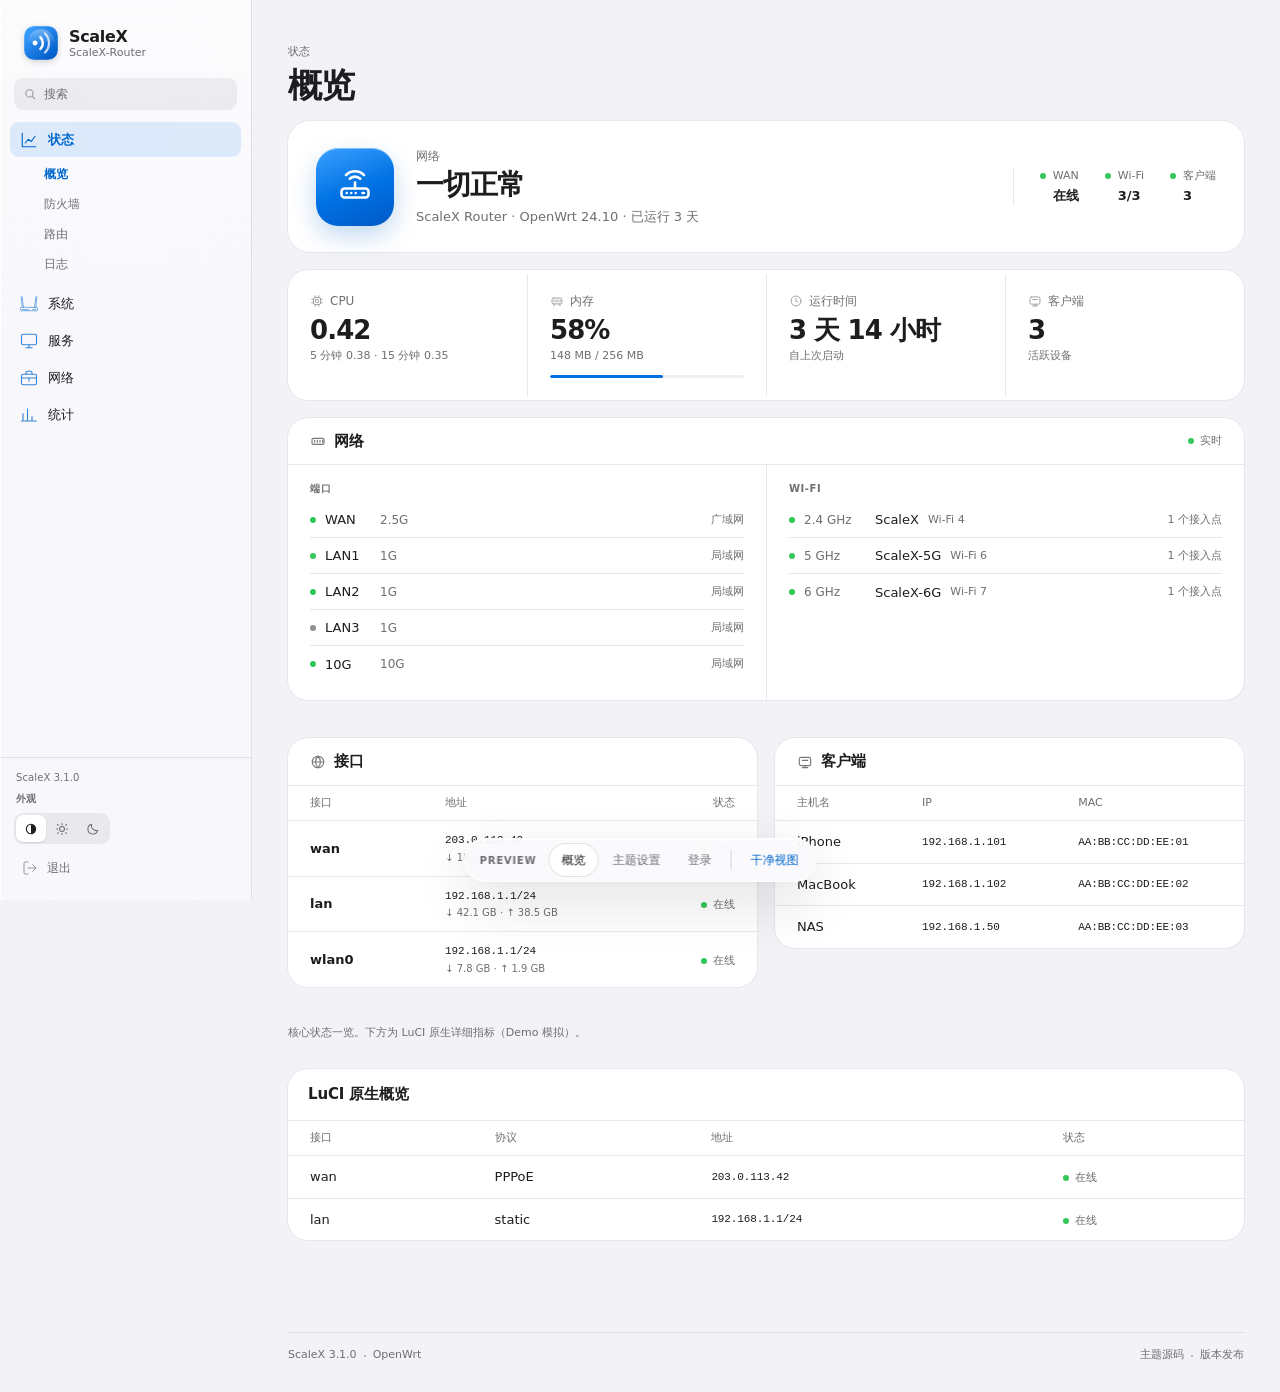
==== commit fa618f30: "feat(theme)!: move phone and legacy navigation to bottom tabs Remove the top navigation pattern on p" ====
--- a/demo/index.html
+++ b/demo/index.html
@@ -6,7 +6,7 @@
   <meta name="theme-color" content="#f2f2f7" id="meta-theme-color">
   <link rel="icon" href="../htdocs/luci-static/scalex/img/favicon.svg" type="image/svg+xml">
   <link rel="apple-touch-icon" href="../htdocs/luci-static/scalex/img/favicon.svg">
-  <title>ScaleX 3.0 — OpenWrt theme preview</title>
+  <title>ScaleX 3.1 — OpenWrt theme preview</title>
   <script>
   (function () {
     var mode = 'auto';
@@ -65,6 +65,7 @@
     </nav>
 
     <div class="sidebar-foot">
+      <span class="sidebar-version">ScaleX 3.1.0</span>
       <span class="sidebar-foot-label">外观</span>
       <div class="theme-switch" role="group" aria-label="外观">
         <button type="button" data-theme-mode="auto" aria-pressed="true" aria-label="主题：自动（跟随系统）" title="自动"><svg viewBox="0 0 24 24" fill="none" stroke="currentColor" stroke-width="1.8" aria-hidden="true"><circle cx="12" cy="12" r="8"/><path d="M12 4a8 8 0 0 1 0 16Z" fill="currentColor" stroke="none"/></svg></button>
@@ -84,7 +85,6 @@
           <button type="button" data-theme-mode="light" aria-pressed="false" aria-label="主题：浅色" title="浅色"><svg viewBox="0 0 24 24" fill="none" stroke="currentColor" stroke-width="1.8" stroke-linecap="round" aria-hidden="true"><circle cx="12" cy="12" r="4.2"/><path d="M12 2.5v2M12 19.5v2M4.2 4.2l1.4 1.4M18.4 18.4l1.4 1.4M2.5 12h2M19.5 12h2M4.2 19.8l1.4-1.4M18.4 5.6l1.4-1.4"/></svg></button>
           <button type="button" data-theme-mode="dark" aria-pressed="false" aria-label="主题：深色" title="深色"><svg viewBox="0 0 24 24" fill="none" stroke="currentColor" stroke-width="1.8" stroke-linejoin="round" aria-hidden="true"><path d="M20 14.4A8.4 8.4 0 0 1 9.6 4a8.5 8.5 0 1 0 10.4 10.4Z"/></svg></button>
         </div>
-        <button type="button" class="icon-btn" id="scalex-menu-btn" aria-label="打开菜单" aria-expanded="false" aria-controls="scalex-sheet"><span class="scalex-symbol scalex-symbol-menu" aria-hidden="true"></span></button>
       </div>
     </div>
 
@@ -92,6 +92,15 @@
       <div class="header-breadcrumb" id="header-breadcrumb">状态</div>
       <h1 id="header-title">概览</h1>
     </header>
+
+    <div id="scalex-mobile-tabs" class="scalex-mobile-tabs" role="tablist" aria-label="分区">
+      <a class="mobile-tab active" href="#" role="tab" aria-selected="true">概览</a>
+      <a class="mobile-tab" href="#" role="tab" aria-selected="false">防火墙</a>
+      <a class="mobile-tab" href="#" role="tab" aria-selected="false">路由</a>
+      <a class="mobile-tab" href="#" role="tab" aria-selected="false">日志</a>
+    </div>
+
+    <nav id="scalex-tabbar" class="scalex-tabbar" aria-label="主导航"></nav>
 
     <div id="scalex-content-wrap">
       <main id="maincontent" tabindex="-1">
@@ -225,7 +234,7 @@
 
     <footer id="scalex-footer">
       <div class="footer-inner">
-        <div class="footer-group"><span>ScaleX 3.0.0</span><span class="footer-dot" aria-hidden="true"></span><a class="footer-link" href="https://openwrt.org" target="_blank" rel="noopener noreferrer">OpenWrt</a></div>
+        <div class="footer-group"><span>ScaleX 3.1.0</span><span class="footer-dot" aria-hidden="true"></span><a class="footer-link" href="https://openwrt.org" target="_blank" rel="noopener noreferrer">OpenWrt</a></div>
         <div class="footer-group"><a class="footer-link" href="https://github.com/Jas0n0ss/openwrt-theme-scalex" target="_blank" rel="noopener noreferrer">主题源码</a><span class="footer-dot" aria-hidden="true"></span><a class="footer-link" href="https://github.com/Jas0n0ss/openwrt-theme-scalex/releases" target="_blank" rel="noopener noreferrer">版本发布</a></div>
       </div>
     </footer>
@@ -252,7 +261,7 @@
       <div class="cbi-value"><label class="cbi-value-title" for="demo-pass">密码</label><div class="cbi-value-field"><div class="scalex-password-wrap"><input class="cbi-input-password" type="password" id="demo-pass" autocomplete="current-password"><button type="button" class="scalex-password-toggle" id="demo-password-toggle" aria-label="显示密码" aria-pressed="false"><svg viewBox="0 0 24 24" fill="none" stroke="currentColor" stroke-width="1.8" stroke-linecap="round" stroke-linejoin="round" aria-hidden="true"><path d="M2.5 12S6 5.8 12 5.8 21.5 12 21.5 12 18 18.2 12 18.2 2.5 12 2.5 12Z"/><circle cx="12" cy="12" r="3.1"/></svg></button></div></div></div>
       <div class="cbi-page-actions"><button class="cbi-button cbi-button-apply" type="button" id="demo-login-btn">登录</button></div>
     </form>
-    <div class="scalex-login-footer"><div class="scalex-login-hint"><span class="scalex-symbol scalex-symbol-shield" aria-hidden="true"></span><span>由 OpenWrt 保护</span></div><div style="margin-top:8px"><a class="footer-link" href="https://openwrt.org" target="_blank" rel="noopener noreferrer">OpenWrt</a><span class="footer-dot" aria-hidden="true" style="display:inline-block;margin:0 6px;vertical-align:middle"></span><a class="footer-link" href="https://github.com/Jas0n0ss/openwrt-theme-scalex" target="_blank" rel="noopener noreferrer">ScaleX 3.0.0</a></div></div>
+    <div class="scalex-login-footer"><div class="scalex-login-hint"><span class="scalex-symbol scalex-symbol-shield" aria-hidden="true"></span><span>由 OpenWrt 保护</span></div><div style="margin-top:8px"><a class="footer-link" href="https://openwrt.org" target="_blank" rel="noopener noreferrer">OpenWrt</a><span class="footer-dot" aria-hidden="true" style="display:inline-block;margin:0 6px;vertical-align:middle"></span><a class="footer-link" href="https://github.com/Jas0n0ss/openwrt-theme-scalex" target="_blank" rel="noopener noreferrer">ScaleX 3.1.0</a></div></div>
   </main>
 </div>
 
--- a/demo/demo.css
+++ b/demo/demo.css
@@ -1,4 +1,4 @@
-/* ScaleX 3.0 — static demo chrome (not shipped in the LuCI package) */
+/* ScaleX 3.1 — static demo chrome (not shipped in the LuCI package) */
 
 #view-settings[hidden],
 #view-login[hidden],
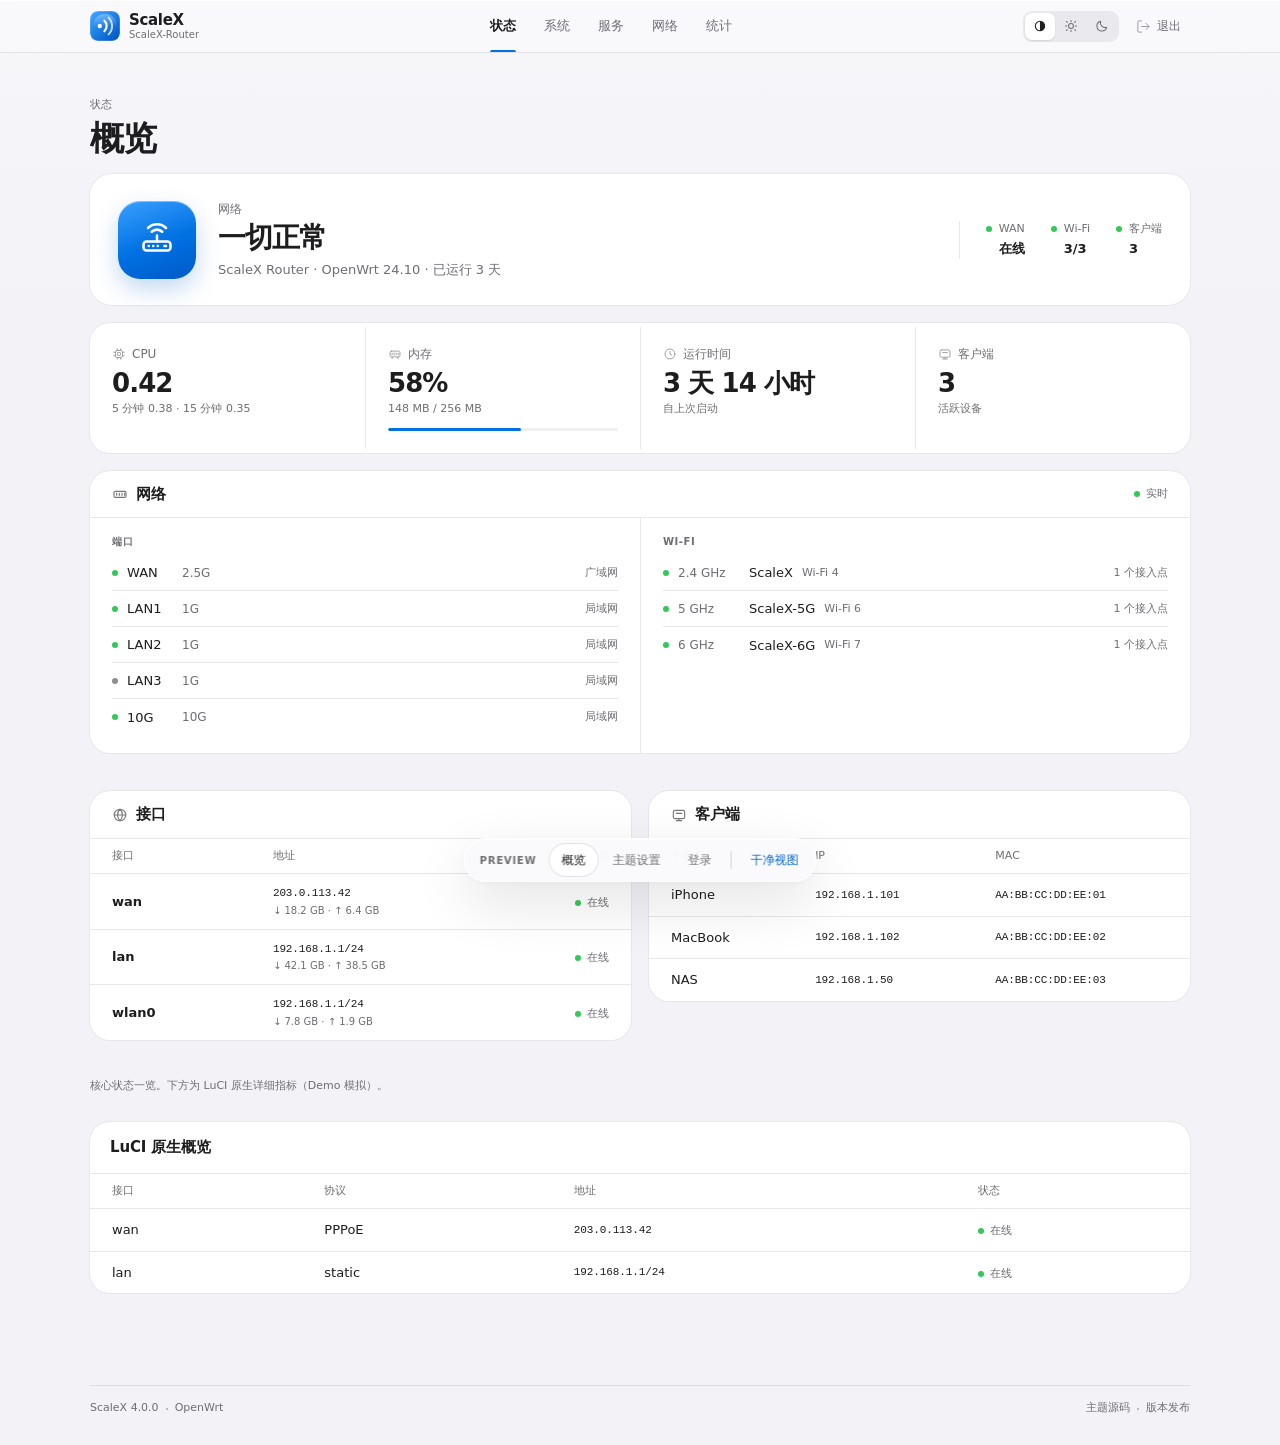
==== commit 64b2bdad: "feat(theme)!: move navigation to an Apple.com-style top bar Return L1 navigation to a 52px transluce" ====
--- a/demo/index.html
+++ b/demo/index.html
@@ -6,7 +6,7 @@
   <meta name="theme-color" content="#f2f2f7" id="meta-theme-color">
   <link rel="icon" href="../htdocs/luci-static/scalex/img/favicon.svg" type="image/svg+xml">
   <link rel="apple-touch-icon" href="../htdocs/luci-static/scalex/img/favicon.svg">
-  <title>ScaleX 3.1 — OpenWrt theme preview</title>
+  <title>ScaleX 4.0 — OpenWrt theme preview</title>
   <script>
   (function () {
     var mode = 'auto';
@@ -26,68 +26,37 @@
 
 <div id="view-app">
 <div id="scalex-app">
-  <aside id="scalex-sidebar">
-    <div class="sidebar-head">
-      <a class="sidebar-brand" href="#" aria-label="ScaleX 首页">
-        <img class="scalex-mark" src="../htdocs/luci-static/scalex/img/scalex-mark.svg" alt="" width="34" height="34">
-        <span class="sidebar-brand-text"><strong>ScaleX</strong><small>ScaleX-Router</small></span>
-      </a>
-    </div>
-
-    <label class="sidebar-search">
-      <svg viewBox="0 0 24 24" fill="none" stroke="currentColor" stroke-width="1.8" stroke-linecap="round" aria-hidden="true"><circle cx="11" cy="11" r="6.2"/><path d="m16 16 4.2 4.2"/></svg>
-      <input type="search" id="scalex-nav-search" placeholder="搜索" aria-label="搜索导航" autocomplete="off" spellcheck="false">
-    </label>
-
-    <nav id="top-nav" class="sidebar-nav" aria-label="主导航">
-      <div class="sidebar-section is-active" data-nav-item data-view="status">
-        <a class="sidebar-item active" href="#"><span class="nav-icon nav-icon-mask" style="-webkit-mask-image:url('../htdocs/luci-static/scalex/icons/menu/status.svg');mask-image:url('../htdocs/luci-static/scalex/icons/menu/status.svg');" aria-hidden="true"></span><span class="nav-label">状态</span></a>
-        <div class="sidebar-sub">
-          <a class="sidebar-subitem active" href="#">概览</a>
-          <a class="sidebar-subitem" href="#">防火墙</a>
-          <a class="sidebar-subitem" href="#">路由</a>
-          <a class="sidebar-subitem" href="#">日志</a>
-        </div>
-      </div>
-      <div class="sidebar-section" data-nav-item data-view="system">
-        <a class="sidebar-item" href="#"><span class="nav-icon nav-icon-mask" style="-webkit-mask-image:url('../htdocs/luci-static/scalex/icons/menu/system.svg');mask-image:url('../htdocs/luci-static/scalex/icons/menu/system.svg');" aria-hidden="true"></span><span class="nav-label">系统</span></a>
-        <div class="sidebar-sub"><a class="sidebar-subitem" href="#">ScaleX 主题</a></div>
-      </div>
-      <div class="sidebar-section" data-nav-item>
-        <a class="sidebar-item" href="#"><span class="nav-icon nav-icon-mask" style="-webkit-mask-image:url('../htdocs/luci-static/scalex/icons/menu/services.svg');mask-image:url('../htdocs/luci-static/scalex/icons/menu/services.svg');" aria-hidden="true"></span><span class="nav-label">服务</span></a>
-      </div>
-      <div class="sidebar-section" data-nav-item>
-        <a class="sidebar-item" href="#"><span class="nav-icon nav-icon-mask" style="-webkit-mask-image:url('../htdocs/luci-static/scalex/icons/menu/network.svg');mask-image:url('../htdocs/luci-static/scalex/icons/menu/network.svg');" aria-hidden="true"></span><span class="nav-label">网络</span></a>
-      </div>
-      <div class="sidebar-section" data-nav-item>
-        <a class="sidebar-item" href="#"><span class="nav-icon nav-icon-mask" style="-webkit-mask-image:url('../htdocs/luci-static/scalex/icons/menu/statistics.svg');mask-image:url('../htdocs/luci-static/scalex/icons/menu/statistics.svg');" aria-hidden="true"></span><span class="nav-label">统计</span></a>
-      </div>
-    </nav>
-
-    <div class="sidebar-foot">
-      <span class="sidebar-version">ScaleX 3.1.0</span>
-      <span class="sidebar-foot-label">外观</span>
-      <div class="theme-switch" role="group" aria-label="外观">
-        <button type="button" data-theme-mode="auto" aria-pressed="true" aria-label="主题：自动（跟随系统）" title="自动"><svg viewBox="0 0 24 24" fill="none" stroke="currentColor" stroke-width="1.8" aria-hidden="true"><circle cx="12" cy="12" r="8"/><path d="M12 4a8 8 0 0 1 0 16Z" fill="currentColor" stroke="none"/></svg></button>
-        <button type="button" data-theme-mode="light" aria-pressed="false" aria-label="主题：浅色" title="浅色"><svg viewBox="0 0 24 24" fill="none" stroke="currentColor" stroke-width="1.8" stroke-linecap="round" aria-hidden="true"><circle cx="12" cy="12" r="4.2"/><path d="M12 2.5v2M12 19.5v2M4.2 4.2l1.4 1.4M18.4 18.4l1.4 1.4M2.5 12h2M19.5 12h2M4.2 19.8l1.4-1.4M18.4 5.6l1.4-1.4"/></svg></button>
-        <button type="button" data-theme-mode="dark" aria-pressed="false" aria-label="主题：深色" title="深色"><svg viewBox="0 0 24 24" fill="none" stroke="currentColor" stroke-width="1.8" stroke-linejoin="round" aria-hidden="true"><path d="M20 14.4A8.4 8.4 0 0 1 9.6 4a8.5 8.5 0 1 0 10.4 10.4Z"/></svg></button>
-      </div>
-      <div id="scalex-sidebar-actions"><a class="sidebar-logout" href="#" title="退出"><span class="nav-icon nav-icon-mask" style="-webkit-mask-image:url('../htdocs/luci-static/scalex/icons/menu/logout.svg');mask-image:url('../htdocs/luci-static/scalex/icons/menu/logout.svg');" aria-hidden="true"></span><span class="nav-label">退出</span></a></div>
-    </div>
-  </aside>
-
-  <div id="scalex-main">
-    <div id="scalex-mobile-bar">
-      <a class="mobile-brand" href="#" aria-label="ScaleX 首页"><img class="scalex-mark" src="../htdocs/luci-static/scalex/img/scalex-mark.svg" alt="" width="28" height="28"><span>ScaleX</span></a>
-      <div class="mobile-actions">
+  <header id="scalex-topbar">
+    <div class="topbar-inner">
+      <a class="topbar-brand" href="#" aria-label="ScaleX 首页"><img class="scalex-mark" src="../htdocs/luci-static/scalex/img/scalex-mark.svg" alt="" width="30" height="30"><span class="topbar-brand-text"><strong>ScaleX</strong><small>ScaleX-Router</small></span></a>
+
+      <nav id="top-nav" class="top-nav" aria-label="主导航">
+        <div class="top-nav-section is-active" data-view="status">
+          <a class="top-nav-link" href="#" aria-current="page">状态</a>
+          <div class="top-nav-menu"><a class="active" href="#">概览</a><a href="#">防火墙</a><a href="#">路由</a><a href="#">日志</a></div>
+        </div>
+        <div class="top-nav-section" data-view="system">
+          <a class="top-nav-link" href="#" aria-haspopup="true" aria-expanded="false">系统</a>
+          <div class="top-nav-menu"><a href="#">ScaleX 主题</a></div>
+        </div>
+        <div class="top-nav-section"><a class="top-nav-link" href="#">服务</a></div>
+        <div class="top-nav-section"><a class="top-nav-link" href="#">网络</a></div>
+        <div class="top-nav-section"><a class="top-nav-link" href="#">统计</a></div>
+      </nav>
+
+      <div class="topbar-actions">
         <div class="theme-switch" role="group" aria-label="外观">
           <button type="button" data-theme-mode="auto" aria-pressed="true" aria-label="主题：自动（跟随系统）" title="自动"><svg viewBox="0 0 24 24" fill="none" stroke="currentColor" stroke-width="1.8" aria-hidden="true"><circle cx="12" cy="12" r="8"/><path d="M12 4a8 8 0 0 1 0 16Z" fill="currentColor" stroke="none"/></svg></button>
           <button type="button" data-theme-mode="light" aria-pressed="false" aria-label="主题：浅色" title="浅色"><svg viewBox="0 0 24 24" fill="none" stroke="currentColor" stroke-width="1.8" stroke-linecap="round" aria-hidden="true"><circle cx="12" cy="12" r="4.2"/><path d="M12 2.5v2M12 19.5v2M4.2 4.2l1.4 1.4M18.4 18.4l1.4 1.4M2.5 12h2M19.5 12h2M4.2 19.8l1.4-1.4M18.4 5.6l1.4-1.4"/></svg></button>
           <button type="button" data-theme-mode="dark" aria-pressed="false" aria-label="主题：深色" title="深色"><svg viewBox="0 0 24 24" fill="none" stroke="currentColor" stroke-width="1.8" stroke-linejoin="round" aria-hidden="true"><path d="M20 14.4A8.4 8.4 0 0 1 9.6 4a8.5 8.5 0 1 0 10.4 10.4Z"/></svg></button>
         </div>
+        <a class="topbar-logout" href="#" title="退出"><span class="nav-icon nav-icon-mask" style="-webkit-mask-image:url('../htdocs/luci-static/scalex/icons/menu/logout.svg');mask-image:url('../htdocs/luci-static/scalex/icons/menu/logout.svg');" aria-hidden="true"></span><span class="nav-label">退出</span></a>
+        <button type="button" class="icon-btn" id="scalex-menu-btn" aria-label="打开菜单" aria-expanded="false" aria-controls="scalex-sheet"><span class="scalex-symbol scalex-symbol-menu" aria-hidden="true"></span></button>
       </div>
     </div>
-
+  </header>
+
+  <div id="scalex-main">
     <header id="scalex-header">
       <div class="header-breadcrumb" id="header-breadcrumb">状态</div>
       <h1 id="header-title">概览</h1>
@@ -99,8 +68,6 @@
       <a class="mobile-tab" href="#" role="tab" aria-selected="false">路由</a>
       <a class="mobile-tab" href="#" role="tab" aria-selected="false">日志</a>
     </div>
-
-    <nav id="scalex-tabbar" class="scalex-tabbar" aria-label="主导航"></nav>
 
     <div id="scalex-content-wrap">
       <main id="maincontent" tabindex="-1">
@@ -234,7 +201,7 @@
 
     <footer id="scalex-footer">
       <div class="footer-inner">
-        <div class="footer-group"><span>ScaleX 3.1.0</span><span class="footer-dot" aria-hidden="true"></span><a class="footer-link" href="https://openwrt.org" target="_blank" rel="noopener noreferrer">OpenWrt</a></div>
+        <div class="footer-group"><span>ScaleX 4.0.0</span><span class="footer-dot" aria-hidden="true"></span><a class="footer-link" href="https://openwrt.org" target="_blank" rel="noopener noreferrer">OpenWrt</a></div>
         <div class="footer-group"><a class="footer-link" href="https://github.com/Jas0n0ss/openwrt-theme-scalex" target="_blank" rel="noopener noreferrer">主题源码</a><span class="footer-dot" aria-hidden="true"></span><a class="footer-link" href="https://github.com/Jas0n0ss/openwrt-theme-scalex/releases" target="_blank" rel="noopener noreferrer">版本发布</a></div>
       </div>
     </footer>
@@ -261,7 +228,7 @@
       <div class="cbi-value"><label class="cbi-value-title" for="demo-pass">密码</label><div class="cbi-value-field"><div class="scalex-password-wrap"><input class="cbi-input-password" type="password" id="demo-pass" autocomplete="current-password"><button type="button" class="scalex-password-toggle" id="demo-password-toggle" aria-label="显示密码" aria-pressed="false"><svg viewBox="0 0 24 24" fill="none" stroke="currentColor" stroke-width="1.8" stroke-linecap="round" stroke-linejoin="round" aria-hidden="true"><path d="M2.5 12S6 5.8 12 5.8 21.5 12 21.5 12 18 18.2 12 18.2 2.5 12 2.5 12Z"/><circle cx="12" cy="12" r="3.1"/></svg></button></div></div></div>
       <div class="cbi-page-actions"><button class="cbi-button cbi-button-apply" type="button" id="demo-login-btn">登录</button></div>
     </form>
-    <div class="scalex-login-footer"><div class="scalex-login-hint"><span class="scalex-symbol scalex-symbol-shield" aria-hidden="true"></span><span>由 OpenWrt 保护</span></div><div style="margin-top:8px"><a class="footer-link" href="https://openwrt.org" target="_blank" rel="noopener noreferrer">OpenWrt</a><span class="footer-dot" aria-hidden="true" style="display:inline-block;margin:0 6px;vertical-align:middle"></span><a class="footer-link" href="https://github.com/Jas0n0ss/openwrt-theme-scalex" target="_blank" rel="noopener noreferrer">ScaleX 3.1.0</a></div></div>
+    <div class="scalex-login-footer"><div class="scalex-login-hint"><span class="scalex-symbol scalex-symbol-shield" aria-hidden="true"></span><span>由 OpenWrt 保护</span></div><div style="margin-top:8px"><a class="footer-link" href="https://openwrt.org" target="_blank" rel="noopener noreferrer">OpenWrt</a><span class="footer-dot" aria-hidden="true" style="display:inline-block;margin:0 6px;vertical-align:middle"></span><a class="footer-link" href="https://github.com/Jas0n0ss/openwrt-theme-scalex" target="_blank" rel="noopener noreferrer">ScaleX 4.0.0</a></div></div>
   </main>
 </div>
 
--- a/demo/demo.css
+++ b/demo/demo.css
@@ -1,4 +1,4 @@
-/* ScaleX 3.1 — static demo chrome (not shipped in the LuCI package) */
+/* ScaleX 4.0 — static demo chrome (not shipped in the LuCI package) */
 
 #view-settings[hidden],
 #view-login[hidden],
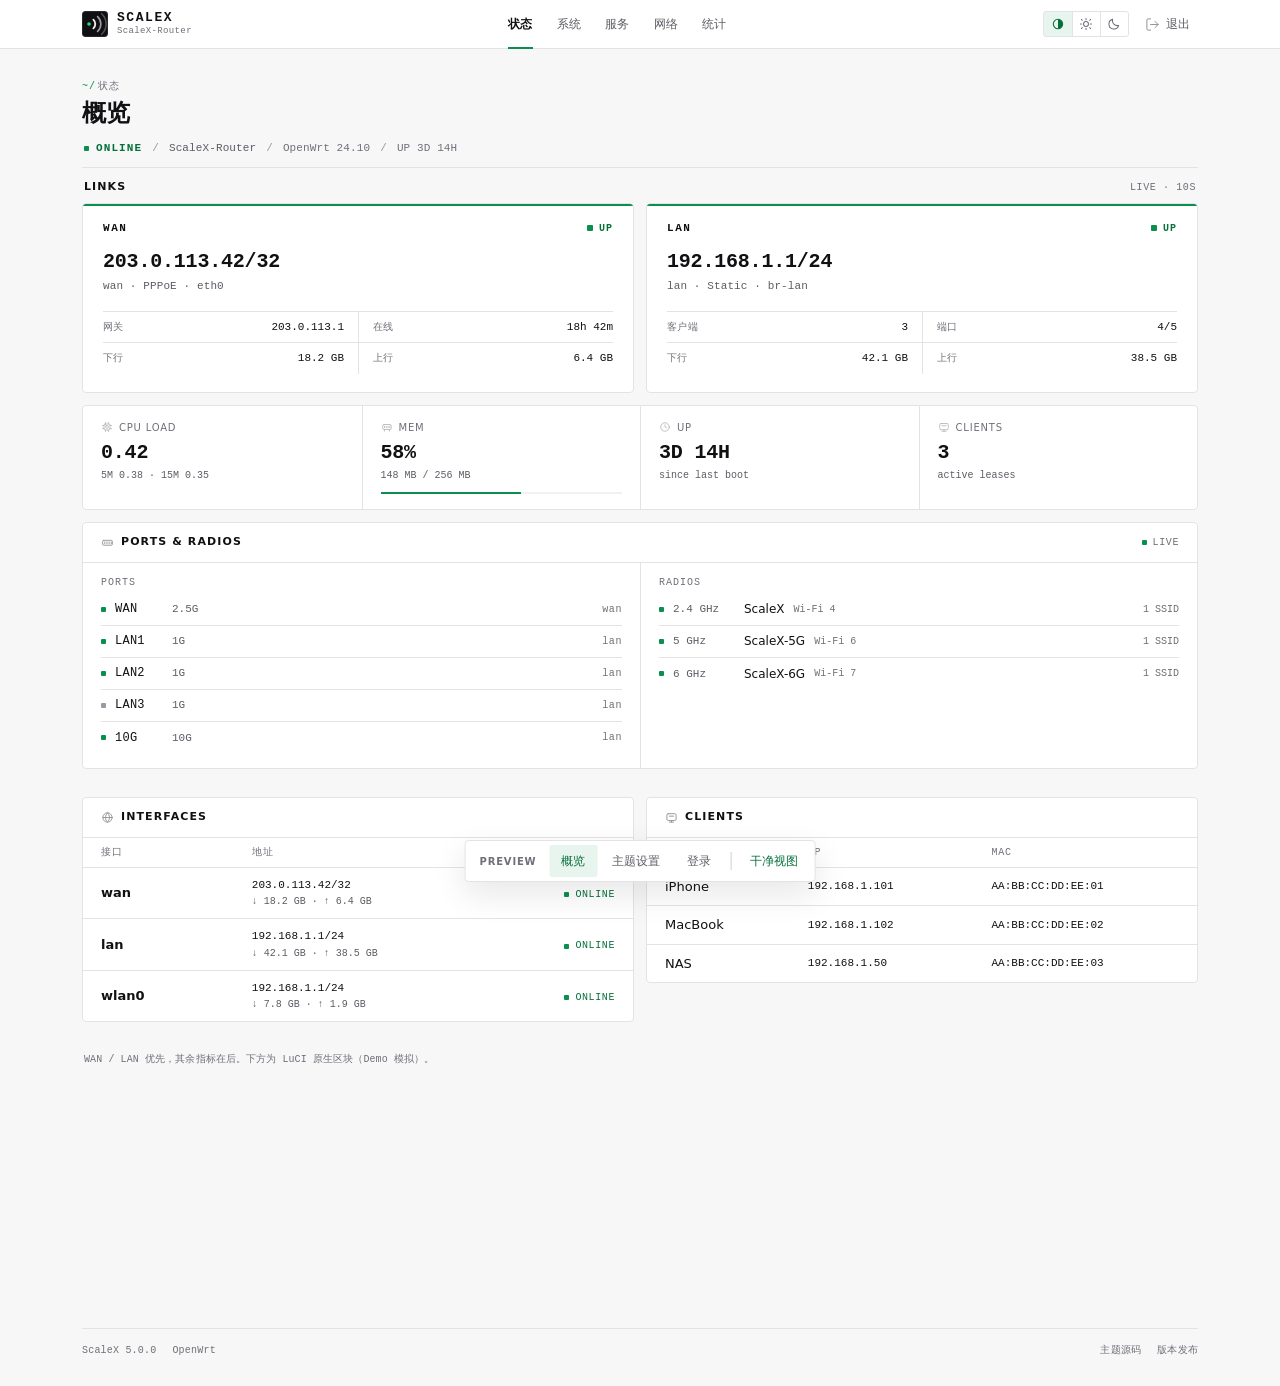
==== commit 1fa780ea: "feat(theme)!: rebuild ScaleX 5.0 as a minimal geek console with WAN/LAN links Replace the 4.0 Apple " ====
--- a/demo/index.html
+++ b/demo/index.html
@@ -3,10 +3,10 @@
 <head>
   <meta charset="utf-8">
   <meta name="viewport" content="width=device-width, initial-scale=1.0, viewport-fit=cover">
-  <meta name="theme-color" content="#f2f2f7" id="meta-theme-color">
+  <meta name="theme-color" content="#f7f7f8" id="meta-theme-color">
   <link rel="icon" href="../htdocs/luci-static/scalex/img/favicon.svg" type="image/svg+xml">
   <link rel="apple-touch-icon" href="../htdocs/luci-static/scalex/img/favicon.svg">
-  <title>ScaleX 4.0 — OpenWrt theme preview</title>
+  <title>ScaleX 5.0 — OpenWrt theme preview</title>
   <script>
   (function () {
     var mode = 'auto';
@@ -16,7 +16,7 @@
     var dark = mode === 'dark' || (mode === 'auto' && matchMedia('(prefers-color-scheme: dark)').matches);
     document.documentElement.setAttribute('data-darkmode', dark ? 'true' : 'false');
     var meta = document.getElementById('meta-theme-color');
-    if (meta) meta.setAttribute('content', dark ? '#000000' : '#f2f2f7');
+    if (meta) meta.setAttribute('content', dark ? '#08080a' : '#f7f7f8');
   })();
   </script>
   <link rel="stylesheet" href="../htdocs/luci-static/scalex/css/scalex.css">
@@ -72,66 +72,100 @@
     <div id="scalex-content-wrap">
       <main id="maincontent" tabindex="-1">
         <div id="scalex-overview" class="scalex-overview">
-          <section class="scalex-status" aria-labelledby="scalex-status-title">
-            <div class="scalex-status-icon" aria-hidden="true"><span class="scalex-symbol scalex-symbol-router"></span></div>
-            <div class="scalex-status-copy">
-              <p class="scalex-kicker">网络</p>
-              <h2 class="scalex-status-title" id="scalex-status-title" aria-live="polite">一切正常</h2>
-              <p class="scalex-status-sub" id="scalex-status-sub">ScaleX Router · OpenWrt 24.10 · 已运行 3 天</p>
-            </div>
-            <div class="scalex-status-aside">
-              <span class="scalex-status-item"><span class="scalex-dot"></span><span>WAN</span><strong>在线</strong></span>
-              <span class="scalex-status-item"><span class="scalex-dot"></span><span>Wi-Fi</span><strong>3/3</strong></span>
-              <span class="scalex-status-item"><span class="scalex-dot"></span><span>客户端</span><strong>3</strong></span>
+          <div class="scalex-meta">
+            <span class="scalex-meta-state"><span class="scalex-dot"></span><span id="demo-meta-state">ONLINE</span></span>
+            <span class="scalex-meta-sep">/</span>
+            <span class="scalex-meta-item">ScaleX-Router</span>
+            <span class="scalex-meta-sep">/</span>
+            <span class="scalex-meta-item is-dim">OpenWrt 24.10</span>
+            <span class="scalex-meta-sep">/</span>
+            <span class="scalex-meta-item is-dim">UP 3D 14H</span>
+          </div>
+
+          <section class="scalex-links" aria-label="WAN 与 LAN 连接">
+            <div class="scalex-section-head">
+              <h2 class="scalex-section-title">Links</h2>
+              <span class="scalex-section-note">Live · 10s</span>
+            </div>
+            <div class="scalex-link-grid">
+              <article class="scalex-link is-up" id="demo-wan-card">
+                <div class="scalex-link-head">
+                  <span class="scalex-link-tag">WAN</span>
+                  <span class="scalex-link-state"><span class="scalex-dot"></span><span>UP</span></span>
+                </div>
+                <div class="scalex-link-value">203.0.113.42/32</div>
+                <div class="scalex-link-sub">wan · PPPoE · eth0</div>
+                <dl class="scalex-link-facts">
+                  <div class="scalex-fact"><dt>网关</dt><dd>203.0.113.1</dd></div>
+                  <div class="scalex-fact"><dt>在线</dt><dd>18h 42m</dd></div>
+                  <div class="scalex-fact"><dt>下行</dt><dd id="demo-wan-rx">18.2 GB</dd></div>
+                  <div class="scalex-fact"><dt>上行</dt><dd id="demo-wan-tx">6.4 GB</dd></div>
+                </dl>
+              </article>
+
+              <article class="scalex-link is-up" id="demo-lan-card">
+                <div class="scalex-link-head">
+                  <span class="scalex-link-tag">LAN</span>
+                  <span class="scalex-link-state"><span class="scalex-dot"></span><span>UP</span></span>
+                </div>
+                <div class="scalex-link-value">192.168.1.1/24</div>
+                <div class="scalex-link-sub">lan · Static · br-lan</div>
+                <dl class="scalex-link-facts">
+                  <div class="scalex-fact"><dt>客户端</dt><dd id="demo-lan-clients">3</dd></div>
+                  <div class="scalex-fact"><dt>端口</dt><dd id="demo-lan-ports">4/5</dd></div>
+                  <div class="scalex-fact"><dt>下行</dt><dd id="demo-lan-rx">42.1 GB</dd></div>
+                  <div class="scalex-fact"><dt>上行</dt><dd id="demo-lan-tx">38.5 GB</dd></div>
+                </dl>
+              </article>
             </div>
           </section>
 
           <section class="scalex-vitals" aria-label="系统状态">
             <div class="scalex-vital">
-              <span class="scalex-vital-label"><span class="scalex-symbol scalex-symbol-cpu" aria-hidden="true"></span><span>CPU</span></span>
+              <span class="scalex-vital-label"><span class="scalex-symbol scalex-symbol-cpu" aria-hidden="true"></span><span>CPU Load</span></span>
               <strong class="scalex-vital-value" id="demo-vital-cpu">0.42</strong>
-              <span class="scalex-vital-note" id="demo-vital-cpu-note">5 分钟 0.38 · 15 分钟 0.35</span>
-            </div>
-            <div class="scalex-vital">
-              <span class="scalex-vital-label"><span class="scalex-symbol scalex-symbol-memory" aria-hidden="true"></span><span>内存</span></span>
+              <span class="scalex-vital-note" id="demo-vital-cpu-note">5M 0.38 · 15M 0.35</span>
+            </div>
+            <div class="scalex-vital">
+              <span class="scalex-vital-label"><span class="scalex-symbol scalex-symbol-memory" aria-hidden="true"></span><span>MEM</span></span>
               <strong class="scalex-vital-value" id="demo-vital-memory">58%</strong>
               <span class="scalex-vital-note" id="demo-vital-memory-note">148 MB / 256 MB</span>
               <div class="scalex-vital-meter" aria-hidden="true"><span id="demo-vital-memory-bar" style="width:58%"></span></div>
             </div>
             <div class="scalex-vital">
-              <span class="scalex-vital-label"><span class="scalex-symbol scalex-symbol-clock" aria-hidden="true"></span><span>运行时间</span></span>
-              <strong class="scalex-vital-value">3 天 14 小时</strong>
-              <span class="scalex-vital-note">自上次启动</span>
-            </div>
-            <div class="scalex-vital">
-              <span class="scalex-vital-label"><span class="scalex-symbol scalex-symbol-devices" aria-hidden="true"></span><span>客户端</span></span>
+              <span class="scalex-vital-label"><span class="scalex-symbol scalex-symbol-clock" aria-hidden="true"></span><span>UP</span></span>
+              <strong class="scalex-vital-value">3D 14H</strong>
+              <span class="scalex-vital-note">since last boot</span>
+            </div>
+            <div class="scalex-vital">
+              <span class="scalex-vital-label"><span class="scalex-symbol scalex-symbol-devices" aria-hidden="true"></span><span>CLIENTS</span></span>
               <strong class="scalex-vital-value" id="demo-vital-clients">3</strong>
-              <span class="scalex-vital-note">活跃设备</span>
+              <span class="scalex-vital-note">active leases</span>
             </div>
           </section>
 
           <section class="scalex-card scalex-network">
             <div class="scalex-card-head">
-              <div class="scalex-card-title"><span class="scalex-symbol scalex-symbol-port" aria-hidden="true"></span><span>网络</span></div>
-              <span class="scalex-live"><span class="scalex-dot"></span><span>实时</span></span>
+              <div class="scalex-card-title"><span class="scalex-symbol scalex-symbol-port" aria-hidden="true"></span><span>Ports &amp; Radios</span></div>
+              <span class="scalex-live"><span class="scalex-dot"></span><span>Live</span></span>
             </div>
             <div class="scalex-network-grid">
               <div class="scalex-network-group scalex-network-ports">
-                <div class="scalex-group-label">端口</div>
+                <div class="scalex-group-label">Ports</div>
                 <div>
-                  <div class="scalex-row"><span class="scalex-dot"></span><span class="scalex-row-name">WAN</span><span class="scalex-row-meta">2.5G</span><span class="scalex-row-role">广域网</span></div>
-                  <div class="scalex-row"><span class="scalex-dot"></span><span class="scalex-row-name">LAN1</span><span class="scalex-row-meta">1G</span><span class="scalex-row-role">局域网</span></div>
-                  <div class="scalex-row"><span class="scalex-dot"></span><span class="scalex-row-name">LAN2</span><span class="scalex-row-meta">1G</span><span class="scalex-row-role">局域网</span></div>
-                  <div class="scalex-row"><span class="scalex-dot is-off"></span><span class="scalex-row-name">LAN3</span><span class="scalex-row-meta">1G</span><span class="scalex-row-role">局域网</span></div>
-                  <div class="scalex-row"><span class="scalex-dot"></span><span class="scalex-row-name">10G</span><span class="scalex-row-meta">10G</span><span class="scalex-row-role">局域网</span></div>
+                  <div class="scalex-row"><span class="scalex-dot"></span><span class="scalex-row-name">WAN</span><span class="scalex-row-meta">2.5G</span><span class="scalex-row-role">wan</span></div>
+                  <div class="scalex-row"><span class="scalex-dot"></span><span class="scalex-row-name">LAN1</span><span class="scalex-row-meta">1G</span><span class="scalex-row-role">lan</span></div>
+                  <div class="scalex-row"><span class="scalex-dot"></span><span class="scalex-row-name">LAN2</span><span class="scalex-row-meta">1G</span><span class="scalex-row-role">lan</span></div>
+                  <div class="scalex-row"><span class="scalex-dot is-off"></span><span class="scalex-row-name">LAN3</span><span class="scalex-row-meta">1G</span><span class="scalex-row-role">lan</span></div>
+                  <div class="scalex-row"><span class="scalex-dot"></span><span class="scalex-row-name">10G</span><span class="scalex-row-meta">10G</span><span class="scalex-row-role">lan</span></div>
                 </div>
               </div>
               <div class="scalex-network-group scalex-network-wifi">
-                <div class="scalex-group-label">Wi-Fi</div>
+                <div class="scalex-group-label">Radios</div>
                 <div>
-                  <div class="scalex-row"><span class="scalex-dot"></span><span class="scalex-wifi-band">2.4 GHz</span><span class="scalex-wifi-ssid">ScaleX</span><span class="scalex-wifi-gen">Wi-Fi 4</span><span class="scalex-row-status">1 个接入点</span></div>
-                  <div class="scalex-row"><span class="scalex-dot"></span><span class="scalex-wifi-band">5 GHz</span><span class="scalex-wifi-ssid">ScaleX-5G</span><span class="scalex-wifi-gen">Wi-Fi 6</span><span class="scalex-row-status">1 个接入点</span></div>
-                  <div class="scalex-row"><span class="scalex-dot"></span><span class="scalex-wifi-band">6 GHz</span><span class="scalex-wifi-ssid">ScaleX-6G</span><span class="scalex-wifi-gen">Wi-Fi 7</span><span class="scalex-row-status">1 个接入点</span></div>
+                  <div class="scalex-row"><span class="scalex-dot"></span><span class="scalex-wifi-band">2.4 GHz</span><span class="scalex-wifi-ssid">ScaleX</span><span class="scalex-wifi-gen">Wi-Fi 4</span><span class="scalex-row-status">1 SSID</span></div>
+                  <div class="scalex-row"><span class="scalex-dot"></span><span class="scalex-wifi-band">5 GHz</span><span class="scalex-wifi-ssid">ScaleX-5G</span><span class="scalex-wifi-gen">Wi-Fi 6</span><span class="scalex-row-status">1 SSID</span></div>
+                  <div class="scalex-row"><span class="scalex-dot"></span><span class="scalex-wifi-band">6 GHz</span><span class="scalex-wifi-ssid">ScaleX-6G</span><span class="scalex-wifi-gen">Wi-Fi 7</span><span class="scalex-row-status">1 SSID</span></div>
                 </div>
               </div>
             </div>
@@ -139,20 +173,20 @@
 
           <div class="scalex-grid">
             <section class="scalex-card scalex-panel">
-              <div class="scalex-card-head"><div class="scalex-card-title"><span class="scalex-symbol scalex-symbol-globe" aria-hidden="true"></span><span>接口</span></div></div>
+              <div class="scalex-card-head"><div class="scalex-card-title"><span class="scalex-symbol scalex-symbol-globe" aria-hidden="true"></span><span>Interfaces</span></div></div>
               <table class="scalex-data-table">
                 <caption class="scalex-sr-only">网络接口</caption>
                 <thead><tr><th scope="col">接口</th><th scope="col">地址</th><th scope="col" class="scalex-col-narrow">状态</th></tr></thead>
                 <tbody>
-                  <tr><td data-label="接口"><strong>wan</strong></td><td data-label="地址"><div class="scalex-address"><span class="scalex-mono">203.0.113.42</span><small class="scalex-cell-sub">↓ 18.2 GB · ↑ 6.4 GB</small></div></td><td data-label="状态" class="scalex-col-narrow"><span class="label success">在线</span></td></tr>
-                  <tr><td data-label="接口"><strong>lan</strong></td><td data-label="地址"><div class="scalex-address"><span class="scalex-mono">192.168.1.1/24</span><small class="scalex-cell-sub">↓ 42.1 GB · ↑ 38.5 GB</small></div></td><td data-label="状态" class="scalex-col-narrow"><span class="label success">在线</span></td></tr>
-                  <tr><td data-label="接口"><strong>wlan0</strong></td><td data-label="地址"><div class="scalex-address"><span class="scalex-mono">192.168.1.1/24</span><small class="scalex-cell-sub">↓ 7.8 GB · ↑ 1.9 GB</small></div></td><td data-label="状态" class="scalex-col-narrow"><span class="label success">在线</span></td></tr>
+                  <tr><td data-label="接口"><strong>wan</strong></td><td data-label="地址"><div class="scalex-address"><span class="scalex-mono">203.0.113.42/32</span><small class="scalex-cell-sub">↓ 18.2 GB · ↑ 6.4 GB</small></div></td><td data-label="状态" class="scalex-col-narrow"><span class="label success">Online</span></td></tr>
+                  <tr><td data-label="接口"><strong>lan</strong></td><td data-label="地址"><div class="scalex-address"><span class="scalex-mono">192.168.1.1/24</span><small class="scalex-cell-sub">↓ 42.1 GB · ↑ 38.5 GB</small></div></td><td data-label="状态" class="scalex-col-narrow"><span class="label success">Online</span></td></tr>
+                  <tr><td data-label="接口"><strong>wlan0</strong></td><td data-label="地址"><div class="scalex-address"><span class="scalex-mono">192.168.1.1/24</span><small class="scalex-cell-sub">↓ 7.8 GB · ↑ 1.9 GB</small></div></td><td data-label="状态" class="scalex-col-narrow"><span class="label success">Online</span></td></tr>
                 </tbody>
               </table>
             </section>
 
             <section class="scalex-card scalex-panel">
-              <div class="scalex-card-head"><div class="scalex-card-title"><span class="scalex-symbol scalex-symbol-devices" aria-hidden="true"></span><span>客户端</span></div></div>
+              <div class="scalex-card-head"><div class="scalex-card-title"><span class="scalex-symbol scalex-symbol-devices" aria-hidden="true"></span><span>Clients</span></div></div>
               <table class="scalex-data-table">
                 <caption class="scalex-sr-only">活跃 DHCP 客户端</caption>
                 <thead><tr><th scope="col">主机名</th><th scope="col">IP</th><th scope="col">MAC</th></tr></thead>
@@ -165,7 +199,7 @@
             </section>
           </div>
 
-          <p class="scalex-overview-note">核心状态一览。下方为 LuCI 原生详细指标（Demo 模拟）。</p>
+          <p class="scalex-overview-note">WAN / LAN 优先，其余指标在后。下方为 LuCI 原生区块（Demo 模拟）。</p>
         </div>
 
         <div id="demo-native-section">
@@ -186,13 +220,13 @@
           <section class="cbi-section">
             <div class="cbi-section-head">外观</div>
             <div class="cbi-value"><label class="cbi-value-title" for="cfg-model">路由器名称</label><div class="cbi-value-field"><input class="cbi-input-text" type="text" id="cfg-model" value="ScaleX-Router"></div></div>
-            <div class="cbi-value"><label class="cbi-value-title" for="cfg-primary">强调色</label><div class="cbi-value-field"><input class="cbi-color-well" type="color" id="cfg-primary" value="#0071e3"></div><div class="cbi-value-description">用于主要操作、焦点环和状态亮点。</div></div>
+            <div class="cbi-value"><label class="cbi-value-title" for="cfg-primary">强调色</label><div class="cbi-value-field"><input class="cbi-color-well" type="color" id="cfg-primary" value="#0a8f4d"></div><div class="cbi-value-description">用于主要操作、焦点环和状态亮点。</div></div>
             <div class="cbi-value"><label class="cbi-value-title" for="cfg-dashboard">仪表盘</label><div class="cbi-value-field"><label class="cbi-switch"><input type="checkbox" id="cfg-dashboard" checked><span class="cbi-switch-track" aria-hidden="true"></span><span class="cbi-switch-label">在概览页显示状态面板</span></label></div></div>
           </section>
 
           <section class="cbi-section">
             <div class="cbi-section-head">背景</div>
-            <div class="cbi-value"><label class="cbi-value-title" for="cfg-bg">样式</label><div class="cbi-value-field"><select class="cbi-input-select" id="cfg-bg"><option value="gradient">柔和渐变</option><option value="none">纯色</option><option value="custom">自定义图片</option></select></div><div class="cbi-value-description">自定义图片请放置于 /www/luci-static/scalex/background/bg.jpg。</div></div>
+            <div class="cbi-value"><label class="cbi-value-title" for="cfg-bg">样式</label><div class="cbi-value-field"><select class="cbi-input-select" id="cfg-bg"><option value="dots">点阵（默认）</option><option value="none">纯色</option><option value="custom">自定义图片</option></select></div><div class="cbi-value-description">自定义图片请放置于 /www/luci-static/scalex/background/bg.jpg。</div></div>
             <div class="settings-actions"><button class="cbi-button cbi-button-reset" type="button" id="cfg-cancel">取消</button><button class="cbi-button cbi-button-apply" id="cfg-apply" type="button">保存并应用</button></div>
           </section>
         </div>
@@ -201,7 +235,7 @@
 
     <footer id="scalex-footer">
       <div class="footer-inner">
-        <div class="footer-group"><span>ScaleX 4.0.0</span><span class="footer-dot" aria-hidden="true"></span><a class="footer-link" href="https://openwrt.org" target="_blank" rel="noopener noreferrer">OpenWrt</a></div>
+        <div class="footer-group"><span>ScaleX 5.0.0</span><span class="footer-dot" aria-hidden="true"></span><a class="footer-link" href="https://openwrt.org" target="_blank" rel="noopener noreferrer">OpenWrt</a></div>
         <div class="footer-group"><a class="footer-link" href="https://github.com/Jas0n0ss/openwrt-theme-scalex" target="_blank" rel="noopener noreferrer">主题源码</a><span class="footer-dot" aria-hidden="true"></span><a class="footer-link" href="https://github.com/Jas0n0ss/openwrt-theme-scalex/releases" target="_blank" rel="noopener noreferrer">版本发布</a></div>
       </div>
     </footer>
@@ -228,7 +262,7 @@
       <div class="cbi-value"><label class="cbi-value-title" for="demo-pass">密码</label><div class="cbi-value-field"><div class="scalex-password-wrap"><input class="cbi-input-password" type="password" id="demo-pass" autocomplete="current-password"><button type="button" class="scalex-password-toggle" id="demo-password-toggle" aria-label="显示密码" aria-pressed="false"><svg viewBox="0 0 24 24" fill="none" stroke="currentColor" stroke-width="1.8" stroke-linecap="round" stroke-linejoin="round" aria-hidden="true"><path d="M2.5 12S6 5.8 12 5.8 21.5 12 21.5 12 18 18.2 12 18.2 2.5 12 2.5 12Z"/><circle cx="12" cy="12" r="3.1"/></svg></button></div></div></div>
       <div class="cbi-page-actions"><button class="cbi-button cbi-button-apply" type="button" id="demo-login-btn">登录</button></div>
     </form>
-    <div class="scalex-login-footer"><div class="scalex-login-hint"><span class="scalex-symbol scalex-symbol-shield" aria-hidden="true"></span><span>由 OpenWrt 保护</span></div><div style="margin-top:8px"><a class="footer-link" href="https://openwrt.org" target="_blank" rel="noopener noreferrer">OpenWrt</a><span class="footer-dot" aria-hidden="true" style="display:inline-block;margin:0 6px;vertical-align:middle"></span><a class="footer-link" href="https://github.com/Jas0n0ss/openwrt-theme-scalex" target="_blank" rel="noopener noreferrer">ScaleX 4.0.0</a></div></div>
+    <div class="scalex-login-footer"><div class="scalex-login-hint"><span class="scalex-symbol scalex-symbol-shield" aria-hidden="true"></span><span>由 OpenWrt 保护</span></div><div style="margin-top:8px"><a class="footer-link" href="https://openwrt.org" target="_blank" rel="noopener noreferrer">OpenWrt</a><span class="footer-dot" aria-hidden="true" style="display:inline-block;margin:0 6px;vertical-align:middle"></span><a class="footer-link" href="https://github.com/Jas0n0ss/openwrt-theme-scalex" target="_blank" rel="noopener noreferrer">ScaleX 5.0.0</a></div></div>
   </main>
 </div>
 
--- a/demo/demo.css
+++ b/demo/demo.css
@@ -39,13 +39,11 @@
 	align-items: center;
 	gap: 3px;
 	max-width: calc(100vw - 24px);
-	padding: 5px;
-	border: 1px solid var(--scalex-glass-border);
-	border-radius: var(--scalex-radius-pill);
-	background: var(--scalex-glass-bg-strong);
-	-webkit-backdrop-filter: blur(28px) saturate(190%);
-	backdrop-filter: blur(28px) saturate(190%);
-	box-shadow: var(--scalex-shadow-lg), 0 1px 0 var(--scalex-glass-highlight) inset;
+	padding: 4px;
+	border: 1px solid var(--scalex-separator);
+	border-radius: var(--scalex-radius-md);
+	background: var(--scalex-bg-elevated);
+	box-shadow: var(--scalex-shadow-lg);
 	transform: translateX(-50%);
 	overflow-x: auto;
 	scrollbar-width: none;
@@ -72,7 +70,7 @@
 	height: 32px;
 	padding: 0 12px;
 	border: 0;
-	border-radius: var(--scalex-radius-pill);
+	border-radius: var(--scalex-radius-xs);
 	background: transparent;
 	color: var(--scalex-text-secondary);
 	font-size: var(--scalex-size-xs);
@@ -87,9 +85,8 @@
 
 .demo-btn:hover,
 .demo-btn.active {
-	background: var(--scalex-bg-elevated);
-	color: var(--scalex-text);
-	box-shadow: 0 0 0 1px var(--scalex-separator);
+	background: var(--scalex-accent-soft);
+	color: var(--scalex-accent-text);
 }
 
 .demo-toolbar-divider {
@@ -194,7 +191,7 @@
 	height: 28px;
 	padding: 0;
 	border: 1px solid var(--scalex-separator);
-	border-radius: 7px;
+	border-radius: 4px;
 	background: transparent;
 	overflow: hidden;
 	cursor: pointer;
@@ -206,7 +203,7 @@
 
 .settings-page .cbi-color-well::-webkit-color-swatch {
 	border: 0;
-	border-radius: 6px;
+	border-radius: 3px;
 }
 
 .cbi-switch {
@@ -225,32 +222,32 @@
 
 .cbi-switch-track {
 	position: relative;
-	width: 40px;
-	height: 24px;
+	width: 38px;
+	height: 22px;
 	flex-shrink: 0;
-	border-radius: 999px;
-	background: var(--scalex-fill-strong);
+	border-radius: var(--scalex-radius-sm);
+	background: var(--scalex-bg-inset);
 	transition: background-color var(--scalex-duration-fast) var(--scalex-ease-out);
 }
 
 .cbi-switch-track::after {
 	content: "";
 	position: absolute;
-	top: 2px;
-	left: 2px;
-	width: 20px;
-	height: 20px;
-	border-radius: 50%;
-	background: #ffffff;
-	box-shadow: 0 1px 3px rgba(0, 0, 0, 0.2);
+	top: 3px;
+	left: 3px;
+	width: 16px;
+	height: 16px;
+	border-radius: 2px;
+	background: var(--scalex-text-tertiary);
 	transition: transform var(--scalex-duration-fast) var(--scalex-ease-out);
 }
 
 .cbi-switch input:checked + .cbi-switch-track {
-	background: #34c759;
+	background: var(--scalex-accent);
 }
 
 .cbi-switch input:checked + .cbi-switch-track::after {
+	background: var(--scalex-on-accent);
 	transform: translateX(16px);
 }
 
